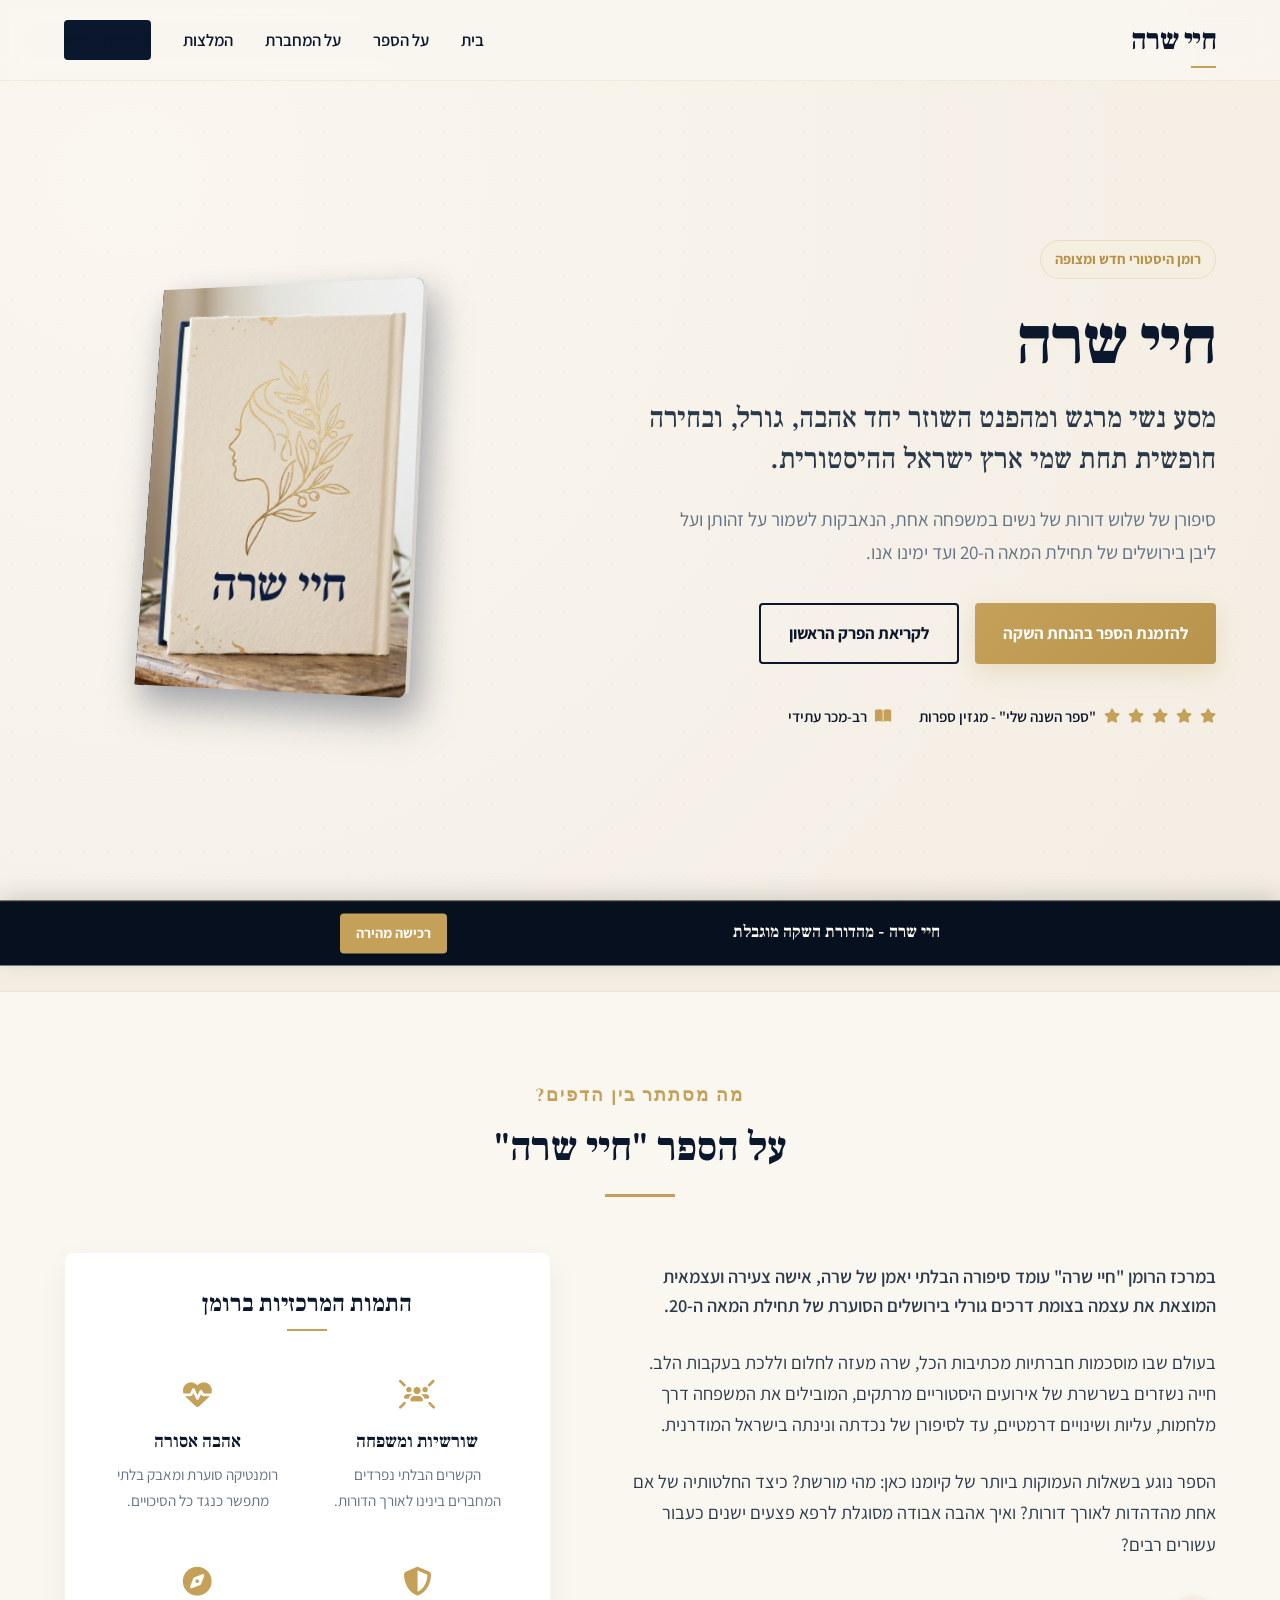
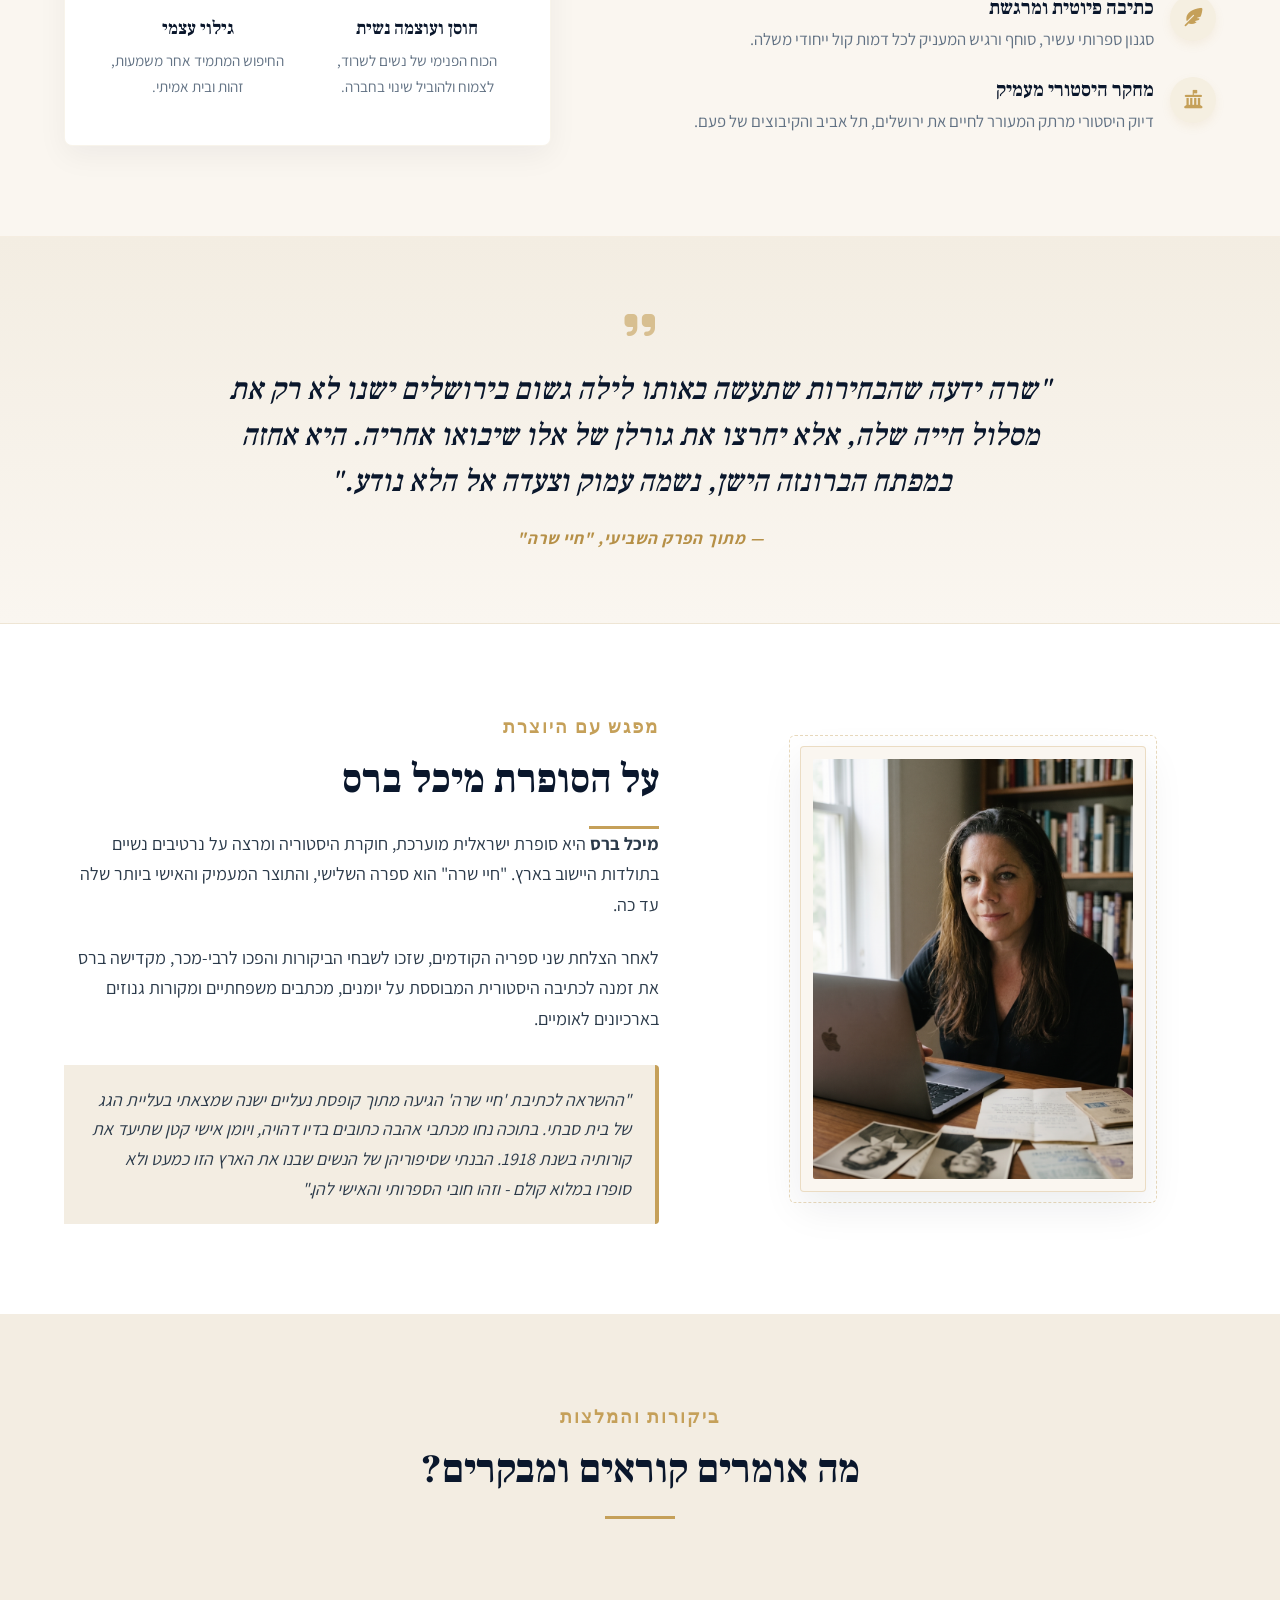
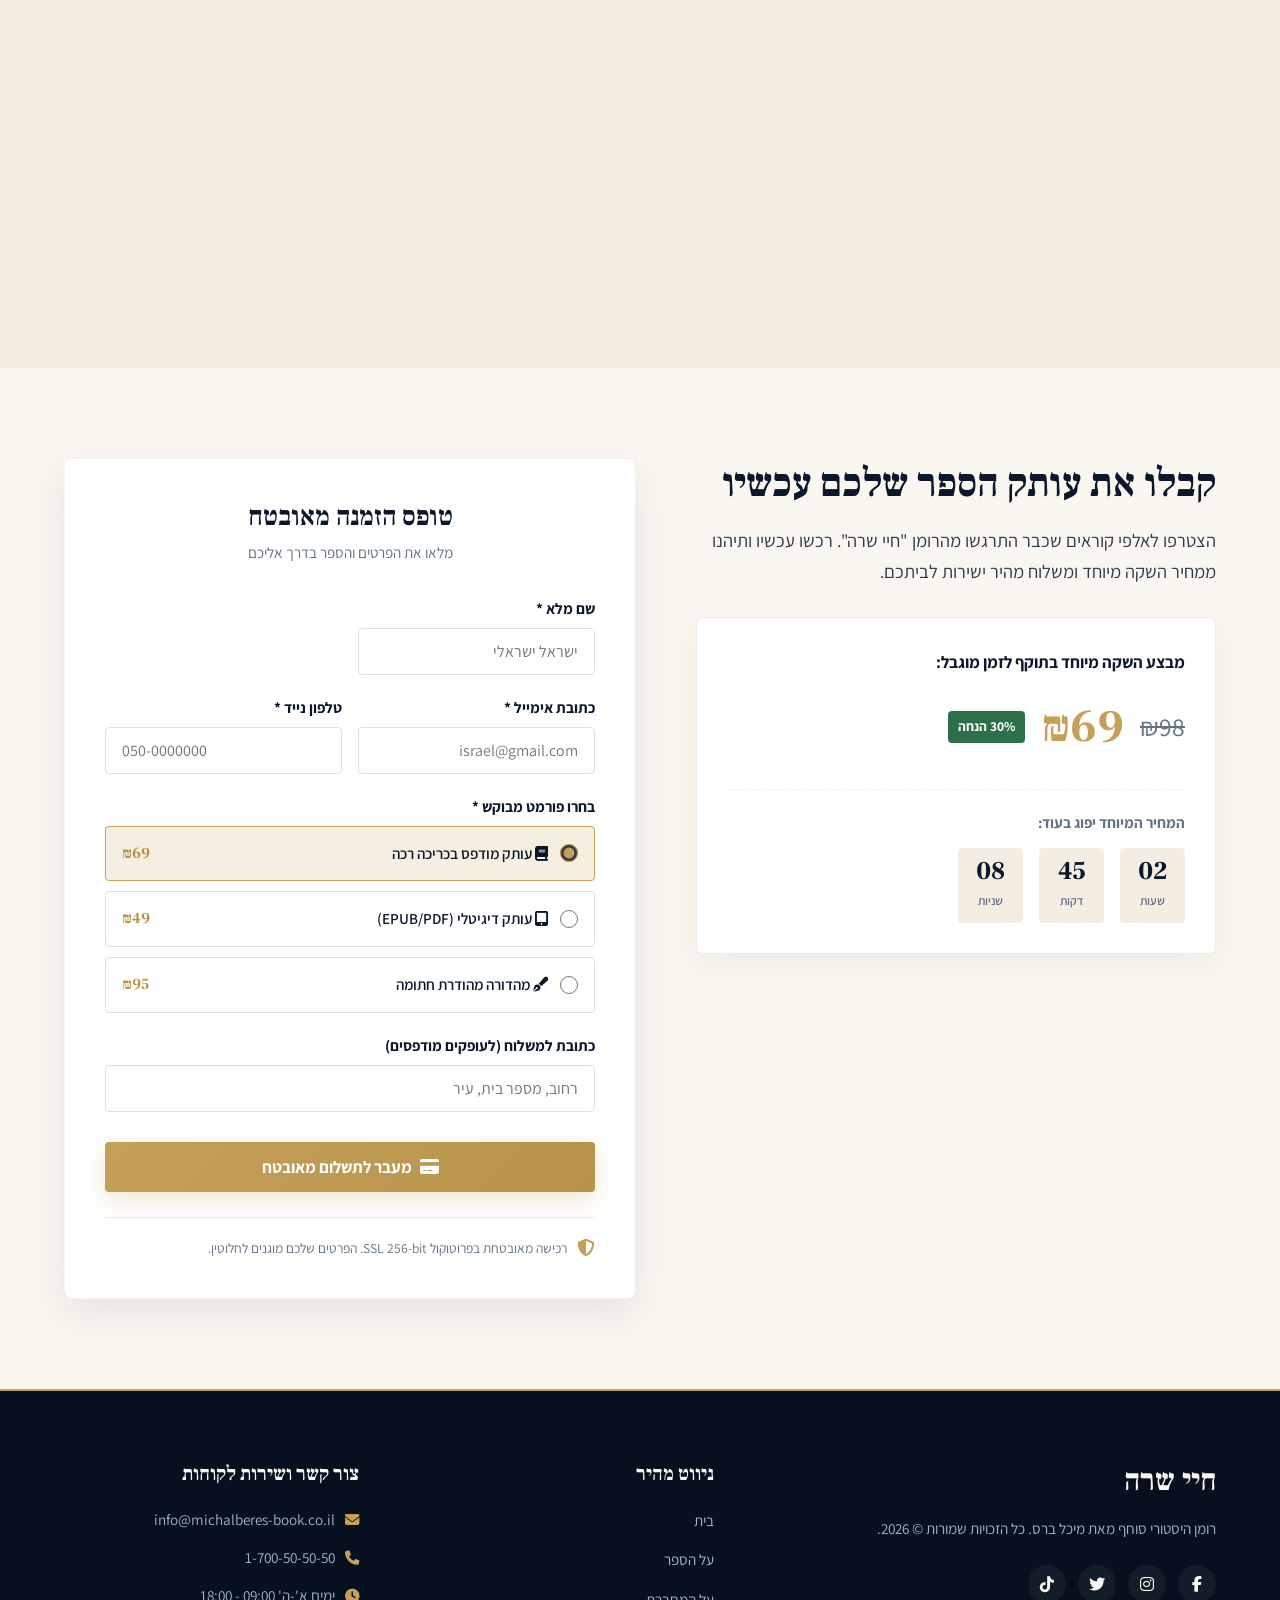
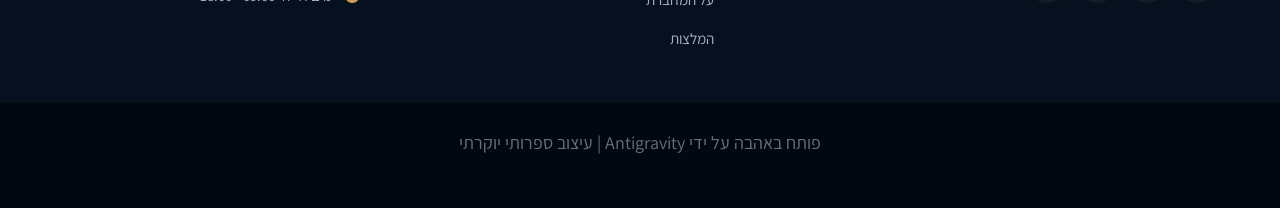
==== index.html @ b220513e "Change author name to מיכל ברס" ====
<!DOCTYPE html>
<html lang="he" dir="rtl">
<head>
    <meta charset="UTF-8">
    <meta name="viewport" content="width=device-width, initial-scale=1.0">
    <meta name="description" content="חיי שרה - רומן היסטורי סוחף ומרגש מאת מיכל ברס. יצירה ספרותית עמוקה על אהבה, בחירה וחוסן נשי השוזרת את סיפורן של שלוש דורות של נשים בארץ ישראל.">
    <title>חיי שרה | רומן היסטורי סוחף מאת מיכל ברס</title>
    <!-- Google Fonts: Frank Ruhl Libre (Serif for headings) and Assistant (Sans-Serif for body) -->
    <link rel="preconnect" href="https://fonts.googleapis.com">
    <link rel="preconnect" href="https://fonts.gstatic.com" crossorigin>
    <link href="https://fonts.googleapis.com/css2?family=Assistant:wght@300;400;600;700&family=Frank+Ruhl+Libre:wght@300;500;700;900&family=Cinzel:wght@500;700&display=swap" rel="stylesheet">
    <!-- Font Awesome Icons -->
    <link rel="stylesheet" href="https://cdnjs.cloudflare.com/ajax/libs/font-awesome/6.4.0/css/all.min.css">
    <!-- Main stylesheet -->
    <link rel="stylesheet" href="styles.css">
</head>
<body>

    <!-- Floating Top Bar for mobile conversions -->
    <div class="floating-bar" id="floatingBar">
        <div class="floating-bar-container">
            <span class="floating-title">חיי שרה - מהדורת השקה מוגבלת</span>
            <a href="#purchase" class="btn btn-sm btn-gold">רכישה מהירה</a>
        </div>
    </div>

    <!-- Navigation Header -->
    <header class="main-header">
        <div class="header-container">
            <div class="logo">
                <span class="logo-text">חיי שרה</span>
            </div>
            
            <nav class="main-nav" id="mainNav">
                <ul>
                    <li><a href="#hero">בית</a></li>
                    <li><a href="#about">על הספר</a></li>
                    <li><a href="#author">על המחברת</a></li>
                    <li><a href="#reviews">המלצות</a></li>
                    <li><a href="#purchase" class="btn btn-nav">להזמנה עכשיו</a></li>
                </ul>
            </nav>

            <button class="nav-toggle" id="navToggle" aria-label="תפריט ניווט">
                <span></span>
                <span></span>
                <span></span>
            </button>
        </div>
    </header>

    <main>
        <!-- Hero Section -->
        <section class="hero-section" id="hero">
            <div class="hero-bg-overlay"></div>
            <div class="container hero-container">
                <div class="hero-content">
                    <span class="hero-badge">רומן היסטורי חדש ומצופה</span>
                    <h1 class="hero-title">חיי שרה</h1>
                    <h2 class="hero-subtitle">מסע נשי מרגש ומהפנט השוזר יחד אהבה, גורל, ובחירה חופשית תחת שמי ארץ ישראל ההיסטורית.</h2>
                    <p class="hero-lead">סיפורן של שלוש דורות של נשים במשפחה אחת, הנאבקות לשמור על זהותן ועל ליבן בירושלים של תחילת המאה ה-20 ועד ימינו אנו.</p>
                    
                    <div class="hero-cta-group">
                        <a href="#purchase" class="btn btn-primary btn-lg">להזמנת הספר בהנחת השקה</a>
                        <a href="#about" class="btn btn-outline btn-lg">לקריאת הפרק הראשון</a>
                    </div>

                    <div class="hero-trust-indicators">
                        <div class="trust-item">
                            <i class="fa-solid fa-star text-gold"></i>
                            <i class="fa-solid fa-star text-gold"></i>
                            <i class="fa-solid fa-star text-gold"></i>
                            <i class="fa-solid fa-star text-gold"></i>
                            <i class="fa-solid fa-star text-gold"></i>
                            <span>"ספר השנה שלי" - מגזין ספרות</span>
                        </div>
                        <div class="trust-item">
                            <i class="fa-solid fa-book-open text-gold"></i>
                            <span>רב-מכר עתידי</span>
                        </div>
                    </div>
                </div>

                <div class="hero-image-wrapper">
                    <!-- Dynamic 3D Book Cover -->
                    <div class="book-container-3d" id="bookContainer">
                        <div class="book-3d">
                            <div class="book-spine"></div>
                            <div class="book-cover">
                                <img src="assets/book_cover.png" alt="חיי שרה - כריכת הספר">
                            </div>
                            <div class="book-shadow"></div>
                        </div>
                    </div>
                </div>
            </div>
        </section>

        <!-- Trust Badges Section -->
        <section class="badges-section">
            <div class="container badges-container">
                <div class="badge-item">
                    <i class="fa-solid fa-truck"></i>
                    <span>משלוח מהיר לכל חלקי הארץ</span>
                </div>
                <div class="badge-item">
                    <i class="fa-solid fa-lock"></i>
                    <span>רכישה מאובטחת SSL</span>
                </div>
                <div class="badge-item">
                    <i class="fa-solid fa-rotate-left"></i>
                    <span>החזר כספי מלא מובטח</span>
                </div>
            </div>
        </section>

        <!-- About Section -->
        <section class="about-section" id="about">
            <div class="container">
                <div class="section-header text-center">
                    <span class="section-subtitle">מה מסתתר בין הדפים?</span>
                    <h2 class="section-title">על הספר "חיי שרה"</h2>
                    <div class="title-divider"></div>
                </div>

                <div class="about-grid">
                    <div class="about-text">
                        <p class="paragraph-lead">במרכז הרומן "חיי שרה" עומד סיפורה הבלתי יאמן של שרה, אישה צעירה ועצמאית המוצאת את עצמה בצומת דרכים גורלי בירושלים הסוערת של תחילת המאה ה-20.</p>
                        <p>בעולם שבו מוסכמות חברתיות מכתיבות הכל, שרה מעזה לחלום וללכת בעקבות הלב. חייה נשזרים בשרשרת של אירועים היסטוריים מרתקים, המובילים את המשפחה דרך מלחמות, עליות ושינויים דרמטיים, עד לסיפורן של נכדתה ונינתה בישראל המודרנית.</p>
                        <p>הספר נוגע בשאלות העמוקות ביותר של קיומנו כאן: מהי מורשת? כיצד החלטותיה של אם אחת מהדהדות לאורך דורות? ואיך אהבה אבודה מסוגלת לרפא פצעים ישנים כעבור עשורים רבים?</p>
                        
                        <div class="features-list">
                            <div class="feature-item">
                                <div class="feature-icon">
                                    <i class="fa-solid fa-feather-pointed"></i>
                                </div>
                                <div class="feature-body">
                                    <h3>כתיבה פיוטית ומרגשת</h3>
                                    <p>סגנון ספרותי עשיר, סוחף ורגיש המעניק לכל דמות קול ייחודי משלה.</p>
                                </div>
                            </div>
                            <div class="feature-item">
                                <div class="feature-icon">
                                    <i class="fa-solid fa-landmark-flag"></i>
                                </div>
                                <div class="feature-body">
                                    <h3>מחקר היסטורי מעמיק</h3>
                                    <p>דיוק היסטורי מרתק המעורר לחיים את ירושלים, תל אביב והקיבוצים של פעם.</p>
                                </div>
                            </div>
                        </div>
                    </div>

                    <div class="about-visual">
                        <div class="themes-card">
                            <h3 class="themes-title">התמות המרכזיות ברומן</h3>
                            <div class="themes-grid">
                                <div class="theme-box">
                                    <div class="theme-icon"><i class="fa-solid fa-users-rays"></i></div>
                                    <h4>שורשיות ומשפחה</h4>
                                    <p>הקשרים הבלתי נפרדים המחברים בינינו לאורך הדורות.</p>
                                </div>
                                <div class="theme-box">
                                    <div class="theme-icon"><i class="fa-solid fa-heart-pulse"></i></div>
                                    <h4>אהבה אסורה</h4>
                                    <p>רומנטיקה סוערת ומאבק בלתי מתפשר כנגד כל הסיכויים.</p>
                                </div>
                                <div class="theme-box">
                                    <div class="theme-icon"><i class="fa-solid fa-shield-halved"></i></div>
                                    <h4>חוסן ועוצמה נשית</h4>
                                    <p>הכוח הפנימי של נשים לשרוד, לצמוח ולהוביל שינוי בחברה.</p>
                                </div>
                                <div class="theme-box">
                                    <div class="theme-icon"><i class="fa-solid fa-compass"></i></div>
                                    <h4>גילוי עצמי</h4>
                                    <p>החיפוש המתמיד אחר משמעות, זהות ובית אמיתי.</p>
                                </div>
                            </div>
                        </div>
                    </div>
                </div>
            </div>
        </section>

        <!-- Quote Callout Section -->
        <section class="quote-callout">
            <div class="container text-center">
                <i class="fa-solid fa-quote-right quote-icon"></i>
                <blockquote>
                    "שרה ידעה שהבחירות שתעשה באותו לילה גשום בירושלים ישנו לא רק את מסלול חייה שלה, אלא יחרצו את גורלן של אלו שיבואו אחריה. היא אחזה במפתח הברונזה הישן, נשמה עמוק וצעדה אל הלא נודע."
                </blockquote>
                <cite>— מתוך הפרק השביעי, "חיי שרה"</cite>
            </div>
        </section>

        <!-- Author Bio Section -->
        <section class="author-section" id="author">
            <div class="container">
                <div class="author-grid">
                    <div class="author-image-wrapper">
                        <div class="author-frame">
                            <img src="assets/author.png" alt="מיכל ברס - סופרת">
                        </div>
                    </div>
                    
                    <div class="author-content">
                        <span class="section-subtitle">מפגש עם היוצרת</span>
                        <h2 class="section-title">על הסופרת מיכל ברס</h2>
                        <div class="title-divider align-right"></div>
                        
                        <p><strong>מיכל ברס</strong> היא סופרת ישראלית מוערכת, חוקרת היסטוריה ומרצה על נרטיבים נשיים בתולדות היישוב בארץ. "חיי שרה" הוא ספרה השלישי, והתוצר המעמיק והאישי ביותר שלה עד כה.</p>
                        
                        <p>לאחר הצלחת שני ספריה הקודמים, שזכו לשבחי הביקורות והפכו לרבי-מכר, מקדישה ברס את זמנה לכתיבה היסטורית המבוססת על יומנים, מכתבים משפחתיים ומקורות גנוזים בארכיונים לאומיים.</p>
                        
                        <blockquote class="author-quote">
                            "ההשראה לכתיבת 'חיי שרה' הגיעה מתוך קופסת נעליים ישנה שמצאתי בעליית הגג של בית סבתי. בתוכה נחו מכתבי אהבה כתובים בדיו דהויה, ויומן אישי קטן שתיעד את קורותיה בשנת 1918. הבנתי שסיפוריהן של הנשים שבנו את הארץ הזו כמעט ולא סופרו במלוא קולם - וזהו חובי הספרותי והאישי להן."
                        </blockquote>
                    </div>
                </div>
            </div>
        </section>

        <!-- Testimonials Section -->
        <section class="reviews-section" id="reviews">
            <div class="container">
                <div class="section-header text-center">
                    <span class="section-subtitle">ביקורות והמלצות</span>
                    <h2 class="section-title">מה אומרים קוראים ומבקרים?</h2>
                    <div class="title-divider"></div>
                </div>

                <div class="reviews-grid">
                    <!-- Review 1 -->
                    <div class="review-card">
                        <div class="review-stars">
                            <i class="fa-solid fa-star"></i>
                            <i class="fa-solid fa-star"></i>
                            <i class="fa-solid fa-star"></i>
                            <i class="fa-solid fa-star"></i>
                            <i class="fa-solid fa-star"></i>
                        </div>
                        <p class="review-text">"ספר עוצר נשימה. לא יכולתי להניח אותו מהיד מהעמוד הראשון ועד האחרון. ברס כותבת ברגישות היסטורית נדירה ובשפה שהיא שירה צרופה. מומלץ בחום!"</p>
                        <div class="review-author">
                            <div class="author-avatar"><i class="fa-solid fa-user-pen"></i></div>
                            <div class="author-info">
                                <h4>מיכל רז</h4>
                                <span>מבקרת ספרות, "ספרים ועוד"</span>
                            </div>
                        </div>
                    </div>

                    <!-- Review 2 -->
                    <div class="review-card featured">
                        <div class="featured-badge">הבחירה המומלצת</div>
                        <div class="review-stars">
                            <i class="fa-solid fa-star"></i>
                            <i class="fa-solid fa-star"></i>
                            <i class="fa-solid fa-star"></i>
                            <i class="fa-solid fa-star"></i>
                            <i class="fa-solid fa-star"></i>
                        </div>
                        <p class="review-text">"יצירת מופת ישראלית. הדמויות מעוררות השראה, השפה עשירה ופיוטית, והרגש גואה בכל פרק מחדש. זהו סיפור חובה בכל בית ישראלי המבקש להבין את שורשיו הפנימיים."</p>
                        <div class="review-author">
                            <div class="author-avatar"><i class="fa-solid fa-user-tie"></i></div>
                            <div class="author-info">
                                <h4>פרופ' דוד לוי</h4>
                                <span>חוקר ספרות עברית, אוניברסיטת תל אביב</span>
                            </div>
                        </div>
                    </div>

                    <!-- Review 3 -->
                    <div class="review-card">
                        <div class="review-stars">
                            <i class="fa-solid fa-star"></i>
                            <i class="fa-solid fa-star"></i>
                            <i class="fa-solid fa-star"></i>
                            <i class="fa-solid fa-star"></i>
                            <i class="fa-solid fa-star"></i>
                        </div>
                        <p class="review-text">"כתיבה מהפנטת שחודרת עמוק ללב. מצאתי את עצמי בוכה וצוחקת יחד עם הדמויות. ספר היסטורי נשי שמעניק כוח אדיר והשראה. הספר הטוב ביותר שקראתי השנה."</p>
                        <div class="review-author">
                            <div class="author-avatar"><i class="fa-solid fa-user"></i></div>
                            <div class="author-info">
                                <h4>גלית אשכנזי</h4>
                                <span>מובילת מועדון הקריאה "דפים וקפה"</span>
                            </div>
                        </div>
                    </div>
                </div>
            </div>
        </section>

        <!-- Final CTA & Purchase Section -->
        <section class="purchase-section" id="purchase">
            <div class="container purchase-container">
                <div class="purchase-info">
                    <h2 class="purchase-title">קבלו את עותק הספר שלכם עכשיו</h2>
                    <p class="purchase-subtitle">הצטרפו לאלפי קוראים שכבר התרגשו מהרומן "חיי שרה". רכשו עכשיו ותיהנו ממחיר השקה מיוחד ומשלוח מהיר ישירות לביתכם.</p>
                    
                    <div class="promo-box">
                        <div class="promo-header">מבצע השקה מיוחד בתוקף לזמן מוגבל:</div>
                        <div class="promo-price">
                            <span class="old-price">₪98</span>
                            <span class="new-price text-gold">₪69</span>
                            <span class="discount-badge">30% הנחה</span>
                        </div>
                        
                        <!-- Countdown timer to drive urgency and conversions -->
                        <div class="countdown-wrapper">
                            <div class="countdown-title">המחיר המיוחד יפוג בעוד:</div>
                            <div class="countdown" id="countdown">
                                <div class="countdown-item">
                                    <span id="hours">02</span>
                                    <label>שעות</label>
                                </div>
                                <div class="countdown-item">
                                    <span id="minutes">45</span>
                                    <label>דקות</label>
                                </div>
                                <div class="countdown-item">
                                    <span id="seconds">12</span>
                                    <label>שניות</label>
                                </div>
                            </div>
                        </div>
                    </div>
                </div>

                <div class="purchase-card">
                    <h3>טופס הזמנה מאובטח</h3>
                    <p class="form-lead">מלאו את הפרטים והספר בדרך אליכם</p>
                    
                    <form id="orderForm" class="order-form">
                        <div class="form-group-row">
                            <div class="form-group">
                                <label for="fullName">שם מלא *</label>
                                <input type="text" id="fullName" required placeholder="ישראל ישראלי">
                            </div>
                        </div>
                        
                        <div class="form-group-row">
                            <div class="form-group">
                                <label for="email">כתובת אימייל *</label>
                                <input type="email" id="email" required placeholder="israel@gmail.com">
                            </div>
                            <div class="form-group">
                                <label for="phone">טלפון נייד *</label>
                                <input type="tel" id="phone" required placeholder="050-0000000">
                            </div>
                        </div>

                        <div class="form-group">
                            <label>בחרו פורמט מבוקש *</label>
                            <div class="format-options">
                                <label class="format-option active">
                                    <input type="radio" name="bookFormat" value="printed" checked>
                                    <span class="option-content">
                                        <span class="option-title"><i class="fa-solid fa-book"></i> עותק מודפס בכריכה רכה</span>
                                        <span class="option-price">₪69</span>
                                    </span>
                                </label>
                                <label class="format-option">
                                    <input type="radio" name="bookFormat" value="digital">
                                    <span class="option-content">
                                        <span class="option-title"><i class="fa-solid fa-tablet-screen-button"></i> עותק דיגיטלי (EPUB/PDF)</span>
                                        <span class="option-price">₪49</span>
                                    </span>
                                </label>
                                <label class="format-option">
                                    <input type="radio" name="bookFormat" value="collector">
                                    <span class="option-content">
                                        <span class="option-title"><i class="fa-solid fa-pen-fancy"></i> מהדורה מהודרת חתומה</span>
                                        <span class="option-price">₪95</span>
                                    </span>
                                </label>
                            </div>
                        </div>

                        <div class="form-group">
                            <label for="address">כתובת למשלוח (לעופקים מודפסים)</label>
                            <input type="text" id="address" placeholder="רחוב, מספר בית, עיר">
                        </div>

                        <button type="submit" class="btn btn-primary btn-block btn-submit">
                            <i class="fa-solid fa-credit-card"></i>
                            <span>מעבר לתשלום מאובטח</span>
                        </button>
                    </form>
                    
                    <div class="payment-guarantee">
                        <i class="fa-solid fa-shield-halved text-gold"></i>
                        <span>רכישה מאובטחת בפרוטוקול SSL 256-bit. הפרטים שלכם מוגנים לחלוטין.</span>
                    </div>
                </div>
            </div>
        </section>
    </main>

    <!-- Footer -->
    <footer class="main-footer">
        <div class="container footer-container">
            <div class="footer-brand">
                <h2>חיי שרה</h2>
                <p>רומן היסטורי סוחף מאת מיכל ברס. כל הזכויות שמורות © 2026.</p>
                <div class="social-links">
                    <a href="#" aria-label="פייסבוק"><i class="fa-brands fa-facebook-f"></i></a>
                    <a href="#" aria-label="אינסטגרם"><i class="fa-brands fa-instagram"></i></a>
                    <a href="#" aria-label="טוויטר"><i class="fa-brands fa-twitter"></i></a>
                    <a href="#" aria-label="בוקטיקוק"><i class="fa-brands fa-tiktok"></i></a>
                </div>
            </div>

            <div class="footer-links">
                <h3>ניווט מהיר</h3>
                <ul>
                    <li><a href="#hero">בית</a></li>
                    <li><a href="#about">על הספר</a></li>
                    <li><a href="#author">על המחברת</a></li>
                    <li><a href="#reviews">המלצות</a></li>
                </ul>
            </div>

            <div class="footer-contact">
                <h3>צור קשר ושירות לקוחות</h3>
                <p><i class="fa-solid fa-envelope text-gold"></i> info@michalberes-book.co.il</p>
                <p><i class="fa-solid fa-phone text-gold"></i> 1-700-50-50-50</p>
                <p><i class="fa-solid fa-clock text-gold"></i> ימים א'-ה' 09:00 - 18:00</p>
            </div>
        </div>
        <div class="footer-bottom">
            <p>פותח באהבה על ידי Antigravity | עיצוב ספרותי יוקרתי</p>
        </div>
    </footer>

    <!-- Success Modal -->
    <div class="modal" id="successModal">
        <div class="modal-content">
            <button class="modal-close" id="modalClose">&times;</button>
            <div class="modal-icon"><i class="fa-solid fa-circle-check"></i></div>
            <h2>תודה רבה על הזמנתך!</h2>
            <p>ההזמנה לספר <strong>"חיי שרה"</strong> התקבלה בהצלחה במערכת.</p>
            <p>אישור הזמנה נשלח לכתובת האימייל שציינת. אנו מכינים את המשלוח ונודיע לך ברגע שהוא ייצא לדרך!</p>
            <button class="btn btn-primary" id="modalCloseBtn">סגור</button>
        </div>
    </div>

    <!-- Script file -->
    <script src="script.js"></script>
</body>
</html>
---- styles.css ----
/* ==========================================================================
   Design System Variables & Base Settings
   ========================================================================== */
:root {
    --bg-cream: #faf6f0;
    --bg-cream-dark: #f3ede2;
    --bg-white: #ffffff;
    --text-primary: #0a172c; /* Deep luxury navy */
    --text-secondary: #2b3a4a; /* Medium charcoal navy */
    --text-muted: #627284;
    --color-gold: #c5a059; /* Sophisticated gold */
    --color-gold-hover: #b69047;
    --color-gold-light: #f5efe1;
    --color-navy-dark: #06101e;
    --color-navy-light: #162a45;
    
    --shadow-soft: 0 10px 30px rgba(10, 23, 44, 0.05);
    --shadow-medium: 0 15px 40px rgba(10, 23, 44, 0.08);
    --shadow-gold: 0 8px 25px rgba(197, 160, 89, 0.25);
    
    --font-heading: 'Frank Ruhl Libre', serif;
    --font-body: 'Assistant', sans-serif;
    --font-english: 'Cinzel', serif;
    
    --transition-smooth: all 0.4s cubic-bezier(0.165, 0.84, 0.44, 1);
    --transition-quick: all 0.2s ease-in-out;
}

/* Base Resets */
*, *::before, *::after {
    box-sizing: border-box;
    margin: 0;
    padding: 0;
}

html {
    scroll-behavior: smooth;
    font-size: 16px;
    -webkit-font-smoothing: antialiased;
}

body {
    background-color: var(--bg-cream);
    color: var(--text-secondary);
    font-family: var(--font-body);
    line-height: 1.7;
    overflow-x: hidden;
    text-align: right; /* RTL default */
}

/* Typography Selection */
h1, h2, h3, h4, h5, h6 {
    font-family: var(--font-heading);
    color: var(--text-primary);
    font-weight: 700;
    line-height: 1.3;
}

p {
    font-size: 1.125rem;
    margin-bottom: 1.5rem;
}

a {
    color: inherit;
    text-decoration: none;
    transition: var(--transition-quick);
}

img {
    max-width: 100%;
    height: auto;
    display: block;
}

.container {
    width: 100%;
    max-width: 1200px;
    margin: 0 auto;
    padding: 0 24px;
}

/* ==========================================================================
   Reusable UI Components
   ========================================================================== */
.btn {
    display: inline-flex;
    align-items: center;
    justify-content: center;
    gap: 8px;
    font-family: var(--font-body);
    font-weight: 700;
    font-size: 1.05rem;
    padding: 14px 28px;
    border-radius: 4px;
    cursor: pointer;
    transition: var(--transition-smooth);
    border: none;
}

.btn-primary {
    background: linear-gradient(135deg, var(--color-gold) 0%, #b8934b 100%);
    color: var(--bg-white);
    box-shadow: var(--shadow-gold);
}

.btn-primary:hover {
    transform: translateY(-2px);
    box-shadow: 0 12px 30px rgba(197, 160, 89, 0.35);
    background: linear-gradient(135deg, #ccaa62 0%, #a6813a 100%);
}

.btn-outline {
    background: transparent;
    color: var(--text-primary);
    border: 2px solid var(--text-primary);
}

.btn-outline:hover {
    background-color: var(--text-primary);
    color: var(--bg-cream);
    transform: translateY(-2px);
}

.btn-nav {
    background-color: var(--text-primary);
    color: var(--bg-cream);
    font-size: 0.95rem;
    padding: 8px 18px;
}

.btn-nav:hover {
    background-color: var(--color-gold);
    color: var(--bg-white);
    transform: scale(1.03);
}

.btn-sm {
    padding: 8px 16px;
    font-size: 0.9rem;
}

.btn-gold {
    background-color: var(--color-gold);
    color: var(--bg-white);
}

.btn-gold:hover {
    background-color: var(--color-gold-hover);
}

.btn-block {
    width: 100%;
}

.text-gold {
    color: var(--color-gold);
}

.text-center {
    text-align: center;
}

/* Sections Styling */
section {
    padding: 90px 0;
    position: relative;
}

.section-header {
    margin-bottom: 55px;
}

.section-subtitle {
    font-family: var(--font-english);
    font-size: 1.1rem;
    text-transform: uppercase;
    letter-spacing: 2px;
    color: var(--color-gold);
    display: block;
    margin-bottom: 10px;
    font-weight: 700;
}

.section-title {
    font-size: 2.5rem;
    font-weight: 800;
}

.title-divider {
    width: 70px;
    height: 3px;
    background-color: var(--color-gold);
    margin: 20px auto 0 auto;
}

.title-divider.align-right {
    margin-right: 0;
    margin-left: auto;
}

.paragraph-lead {
    font-size: 1.3rem;
    font-weight: 600;
    color: var(--text-primary);
    line-height: 1.6;
}

/* ==========================================================================
   Header and Navigation
   ========================================================================== */
.main-header {
    position: fixed;
    top: 0;
    left: 0;
    width: 100%;
    z-index: 100;
    background-color: rgba(250, 246, 240, 0.85);
    backdrop-filter: blur(15px);
    -webkit-backdrop-filter: blur(15px);
    border-bottom: 1px solid rgba(197, 160, 89, 0.15);
    transition: var(--transition-smooth);
}

.main-header.scrolled {
    padding: 8px 0;
    background-color: rgba(250, 246, 240, 0.98);
    box-shadow: var(--shadow-soft);
}

.header-container {
    display: flex;
    justify-content: space-between;
    align-items: center;
    height: 80px;
    max-width: 1200px;
    margin: 0 auto;
    padding: 0 24px;
}

.logo {
    display: flex;
    align-items: center;
}

.logo-text {
    font-family: var(--font-heading);
    font-size: 1.8rem;
    font-weight: 900;
    color: var(--text-primary);
    position: relative;
    letter-spacing: -0.5px;
}

.logo-text::after {
    content: '';
    position: absolute;
    bottom: -4px;
    right: 0;
    width: 25px;
    height: 2px;
    background-color: var(--color-gold);
}

.main-nav ul {
    display: flex;
    list-style: none;
    align-items: center;
    gap: 32px;
}

.main-nav a {
    font-family: var(--font-body);
    font-weight: 600;
    font-size: 1.05rem;
    color: var(--text-primary);
    position: relative;
    padding: 6px 0;
}

.main-nav a:not(.btn)::after {
    content: '';
    position: absolute;
    bottom: 0;
    right: 0;
    width: 0;
    height: 2px;
    background-color: var(--color-gold);
    transition: var(--transition-quick);
}

.main-nav a:not(.btn):hover::after {
    width: 100%;
}

.main-nav a:not(.btn):hover {
    color: var(--color-gold);
}

/* Nav Toggle for mobile */
.nav-toggle {
    display: none;
    background: transparent;
    border: none;
    cursor: pointer;
    flex-direction: column;
    gap: 6px;
    width: 30px;
    height: 24px;
    justify-content: center;
    z-index: 101;
}

.nav-toggle span {
    width: 100%;
    height: 2px;
    background-color: var(--text-primary);
    transition: var(--transition-quick);
}

.nav-toggle.active span:nth-child(1) {
    transform: rotate(45deg) translate(6px, 6px);
}

.nav-toggle.active span:nth-child(2) {
    opacity: 0;
}

.nav-toggle.active span:nth-child(3) {
    transform: rotate(-45deg) translate(5px, -5px);
}

/* Floating conversion bar for mobile */
.floating-bar {
    position: fixed;
    bottom: 0;
    left: 0;
    width: 100%;
    background-color: var(--color-navy-dark);
    color: var(--bg-cream);
    z-index: 99;
    padding: 12px 20px;
    box-shadow: 0 -5px 25px rgba(0, 0, 0, 0.15);
    transform: translateY(100%);
    transition: var(--transition-smooth);
    border-top: 1px solid rgba(197, 160, 89, 0.3);
}

.floating-bar.visible {
    transform: translateY(0);
}

.floating-bar-container {
    display: flex;
    justify-content: space-between;
    align-items: center;
    max-width: 600px;
    margin: 0 auto;
}

.floating-title {
    font-family: var(--font-heading);
    font-weight: 700;
    font-size: 1.05rem;
}

/* ==========================================================================
   Hero Section
   ========================================================================== */
.hero-section {
    min-height: 100vh;
    padding-top: 140px;
    padding-bottom: 70px;
    display: flex;
    align-items: center;
    background: radial-gradient(circle at 10% 20%, rgba(250, 246, 240, 0.85) 0%, rgba(243, 237, 226, 0.95) 100%);
}

.hero-bg-overlay {
    position: absolute;
    top: 0;
    left: 0;
    width: 100%;
    height: 100%;
    background-image: radial-gradient(rgba(197, 160, 89, 0.04) 1px, transparent 0);
    background-size: 24px 24px;
    pointer-events: none;
}

.hero-container {
    display: grid;
    grid-template-columns: 1.2fr 0.8fr;
    gap: 60px;
    align-items: center;
}

.hero-content {
    position: relative;
    z-index: 2;
}

.hero-badge {
    display: inline-block;
    padding: 6px 14px;
    background-color: var(--color-gold-light);
    color: var(--color-gold-hover);
    font-family: var(--font-body);
    font-weight: 700;
    font-size: 0.9rem;
    border-radius: 50px;
    margin-bottom: 20px;
    border: 1px solid rgba(197, 160, 89, 0.2);
}

.hero-title {
    font-size: 4.2rem;
    font-weight: 900;
    letter-spacing: -1px;
    margin-bottom: 12px;
    color: var(--text-primary);
    text-shadow: 0 2px 10px rgba(10, 23, 44, 0.02);
}

.hero-subtitle {
    font-size: 1.8rem;
    font-weight: 500;
    color: var(--text-secondary);
    margin-bottom: 24px;
    line-height: 1.4;
    max-width: 90%;
}

.hero-lead {
    font-size: 1.2rem;
    color: var(--text-muted);
    margin-bottom: 35px;
    max-width: 85%;
}

.hero-cta-group {
    display: flex;
    gap: 16px;
    margin-bottom: 40px;
}

.hero-trust-indicators {
    display: flex;
    gap: 28px;
    flex-wrap: wrap;
}

.trust-item {
    display: flex;
    align-items: center;
    gap: 8px;
    font-size: 0.95rem;
    font-weight: 600;
    color: var(--text-primary);
}

.trust-item i {
    font-size: 0.9rem;
}

/* Interactive 3D Book Mockup Styling */
.hero-image-wrapper {
    display: flex;
    justify-content: center;
    align-items: center;
    position: relative;
    z-index: 2;
}

.book-container-3d {
    width: 280px;
    height: 410px;
    perspective: 1500px;
}

.book-3d {
    width: 100%;
    height: 100%;
    position: relative;
    transform-style: preserve-3d;
    transform: rotateY(-20deg) rotateX(10deg);
    transition: transform 0.5s cubic-bezier(0.165, 0.84, 0.44, 1);
    cursor: grab;
}

.book-3d:active {
    cursor: grabbing;
}

/* 3D Sides */
.book-cover {
    width: 100%;
    height: 100%;
    position: absolute;
    top: 0;
    left: 0;
    z-index: 5;
    background-color: var(--text-primary);
    border-radius: 2px 8px 8px 2px;
    box-shadow: 10px 10px 30px rgba(10, 23, 44, 0.15);
    overflow: hidden;
    transform: translateZ(12px);
    transition: var(--transition-quick);
}

.book-cover img {
    width: 100%;
    height: 100%;
    object-fit: cover;
}

.book-spine {
    width: 24px;
    height: 100%;
    position: absolute;
    top: 0;
    left: 0;
    background: linear-gradient(90deg, #050b14 0%, var(--text-primary) 50%, #162438 100%);
    transform: rotateY(90deg) translateZ(-12px);
    z-index: 4;
    border-radius: 2px;
    display: flex;
    align-items: center;
    justify-content: center;
}

/* Spine text styling */
.book-spine::after {
    content: 'חיי שרה  |  מיכל ברס';
    color: var(--color-gold);
    font-family: var(--font-heading);
    font-weight: 500;
    font-size: 0.75rem;
    white-space: nowrap;
    transform: rotate(-90deg);
    letter-spacing: 1px;
}

.book-shadow {
    width: 105%;
    height: 102%;
    position: absolute;
    top: 3%;
    left: -4%;
    background-color: rgba(10, 23, 44, 0.25);
    filter: blur(20px);
    transform: translateZ(-25px);
    z-index: 1;
    border-radius: 10px;
    pointer-events: none;
    transition: var(--transition-smooth);
}

/* Simulated book pages on the right edge */
.book-3d::before {
    content: '';
    width: 100%;
    height: 98%;
    position: absolute;
    top: 1%;
    left: 2px;
    background-color: #eee9e0;
    box-shadow: inset 5px 0 10px rgba(0, 0, 0, 0.08);
    transform: translateZ(-10px) rotateY(-5deg);
    z-index: 2;
    border-radius: 0 4px 4px 0;
}

/* Hover rotation animation done in JS, fallback hover here */
.book-container-3d:hover .book-3d {
    transform: rotateY(-5deg) rotateX(5deg) scale(1.02);
}

.book-container-3d:hover .book-shadow {
    box-shadow: 15px 20px 40px rgba(10, 23, 44, 0.35);
    top: 5%;
}

/* ==========================================================================
   Badges / Features Section
   ========================================================================== */
.badges-section {
    background-color: var(--bg-cream-dark);
    padding: 30px 0;
    border-top: 1px solid rgba(197, 160, 89, 0.1);
    border-bottom: 1px solid rgba(197, 160, 89, 0.1);
}

.badges-container {
    display: flex;
    justify-content: space-around;
    align-items: center;
    flex-wrap: wrap;
    gap: 30px;
}

.badge-item {
    display: flex;
    align-items: center;
    gap: 12px;
    font-size: 1.1rem;
    font-weight: 700;
    color: var(--text-primary);
}

.badge-item i {
    font-size: 1.4rem;
    color: var(--color-gold);
}

/* ==========================================================================
   About Book Section
   ========================================================================== */
.about-section {
    background-color: var(--bg-cream);
}

.about-grid {
    display: grid;
    grid-template-columns: 1.1fr 0.9fr;
    gap: 70px;
    align-items: center;
}

.about-text p {
    color: var(--text-secondary);
    font-size: 1.15rem;
    margin-bottom: 1.6rem;
}

.features-list {
    margin-top: 35px;
    display: flex;
    flex-direction: column;
    gap: 24px;
}

.feature-item {
    display: flex;
    gap: 16px;
}

.feature-icon {
    flex-shrink: 0;
    width: 46px;
    height: 46px;
    background-color: var(--color-gold-light);
    color: var(--color-gold);
    border-radius: 50%;
    display: flex;
    align-items: center;
    justify-content: center;
    font-size: 1.15rem;
    box-shadow: 0 4px 10px rgba(197, 160, 89, 0.1);
}

.feature-body h3 {
    font-size: 1.25rem;
    margin-bottom: 4px;
    font-weight: 700;
}

.feature-body p {
    font-size: 1.05rem;
    color: var(--text-muted);
    margin: 0;
}

.themes-card {
    background-color: var(--bg-white);
    border-radius: 8px;
    padding: 35px;
    box-shadow: var(--shadow-soft);
    border: 1px solid rgba(197, 160, 89, 0.12);
}

.themes-title {
    font-size: 1.5rem;
    text-align: center;
    margin-bottom: 30px;
    font-weight: 700;
    position: relative;
    padding-bottom: 12px;
}

.themes-title::after {
    content: '';
    position: absolute;
    bottom: 0;
    left: 50%;
    transform: translateX(-50%);
    width: 40px;
    height: 2px;
    background-color: var(--color-gold);
}

.themes-grid {
    display: grid;
    grid-template-columns: 1fr 1fr;
    gap: 24px;
}

.theme-box {
    text-align: center;
    padding: 10px;
}

.theme-icon {
    font-size: 1.8rem;
    color: var(--color-gold);
    margin-bottom: 10px;
}

.theme-box h4 {
    font-size: 1.15rem;
    margin-bottom: 8px;
    font-weight: 700;
}

.theme-box p {
    font-size: 0.95rem;
    color: var(--text-muted);
    margin: 0;
}

/* ==========================================================================
   Quote Callout
   ========================================================================== */
.quote-callout {
    background: linear-gradient(180deg, var(--bg-cream-dark) 0%, var(--bg-cream) 100%);
    padding: 70px 0;
    border-top: 1px solid rgba(197, 160, 89, 0.1);
    border-bottom: 1px solid rgba(197, 160, 89, 0.1);
}

.quote-icon {
    font-size: 2.2rem;
    color: var(--color-gold);
    margin-bottom: 25px;
    opacity: 0.6;
}

.quote-callout blockquote {
    font-family: var(--font-heading);
    font-size: 1.9rem;
    font-weight: 500;
    font-style: italic;
    color: var(--text-primary);
    max-width: 850px;
    margin: 0 auto 20px auto;
    line-height: 1.5;
}

.quote-callout cite {
    font-family: var(--font-body);
    font-weight: 700;
    font-size: 1.05rem;
    color: var(--color-gold-hover);
    display: block;
    letter-spacing: 1px;
}

/* ==========================================================================
   Author Bio Section
   ========================================================================== */
.author-section {
    background-color: var(--bg-white);
}

.author-grid {
    display: grid;
    grid-template-columns: 0.9fr 1.1fr;
    gap: 70px;
    align-items: center;
}

.author-image-wrapper {
    display: flex;
    justify-content: center;
}

.author-frame {
    position: relative;
    padding: 12px;
    background-color: var(--bg-cream);
    border: 1px solid rgba(197, 160, 89, 0.3);
    box-shadow: var(--shadow-medium);
    border-radius: 4px;
}

.author-frame img {
    border-radius: 2px;
    width: 320px;
    height: 420px;
    object-fit: cover;
}

.author-frame::before {
    content: '';
    position: absolute;
    top: -12px;
    left: -12px;
    right: -12px;
    bottom: -12px;
    border: 1px dashed rgba(197, 160, 89, 0.4);
    pointer-events: none;
    border-radius: 6px;
}

.author-content p {
    color: var(--text-secondary);
    margin-bottom: 1.4rem;
}

.author-quote {
    margin-top: 30px;
    padding: 20px 24px;
    border-right: 4px solid var(--color-gold);
    background-color: var(--bg-cream-dark);
    font-style: italic;
    font-size: 1.1rem;
    border-radius: 0 4px 4px 0;
}

/* ==========================================================================
   Testimonials / Reviews Section
   ========================================================================== */
.reviews-section {
    background-color: var(--bg-cream-dark);
}

.reviews-grid {
    display: grid;
    grid-template-columns: repeat(3, 1fr);
    gap: 30px;
}

.review-card {
    background-color: var(--bg-white);
    border-radius: 6px;
    padding: 35px;
    box-shadow: var(--shadow-soft);
    border: 1px solid rgba(10, 23, 44, 0.04);
    display: flex;
    flex-direction: column;
    justify-content: space-between;
    position: relative;
    transition: var(--transition-smooth);
}

.review-card:hover {
    transform: translateY(-5px);
    box-shadow: var(--shadow-medium);
}

.review-card.featured {
    border: 2px solid var(--color-gold);
    transform: scale(1.04);
    z-index: 2;
    box-shadow: var(--shadow-medium);
}

.review-card.featured:hover {
    transform: translateY(-5px) scale(1.04);
}

.featured-badge {
    position: absolute;
    top: -14px;
    right: 50%;
    transform: translateX(50%);
    background-color: var(--color-gold);
    color: var(--bg-white);
    padding: 4px 14px;
    font-size: 0.8rem;
    font-weight: 700;
    border-radius: 50px;
    text-transform: uppercase;
}

.review-stars {
    margin-bottom: 20px;
}

.review-stars i {
    color: var(--color-gold);
    font-size: 0.95rem;
}

.review-text {
    font-size: 1.05rem;
    color: var(--text-secondary);
    line-height: 1.6;
    margin-bottom: 25px;
    font-style: italic;
}

.review-author {
    display: flex;
    align-items: center;
    gap: 16px;
}

.author-avatar {
    width: 44px;
    height: 44px;
    border-radius: 50%;
    background-color: var(--bg-cream-dark);
    display: flex;
    align-items: center;
    justify-content: center;
    color: var(--color-gold-hover);
    font-size: 1.1rem;
}

.review-card.featured .author-avatar {
    background-color: var(--color-gold-light);
}

.author-info h4 {
    font-size: 1.05rem;
    font-weight: 700;
    margin: 0;
}

.author-info span {
    font-size: 0.85rem;
    color: var(--text-muted);
}

/* ==========================================================================
   Purchase / CTA Section
   ========================================================================== */
.purchase-section {
    background-color: var(--bg-cream);
    border-top: 1px solid rgba(197, 160, 89, 0.15);
}

.purchase-container {
    display: grid;
    grid-template-columns: 1fr 1.1fr;
    gap: 60px;
    align-items: flex-start;
}

.purchase-title {
    font-size: 2.5rem;
    font-weight: 800;
    margin-bottom: 15px;
}

.purchase-subtitle {
    font-size: 1.15rem;
    color: var(--text-secondary);
    margin-bottom: 30px;
}

/* Promo discount and urgency box */
.promo-box {
    background-color: var(--bg-white);
    border-radius: 6px;
    padding: 30px;
    border: 1px solid rgba(197, 160, 89, 0.2);
    box-shadow: var(--shadow-soft);
    margin-bottom: 30px;
}

.promo-header {
    font-size: 1.05rem;
    font-weight: 700;
    color: var(--text-primary);
    margin-bottom: 12px;
}

.promo-price {
    display: flex;
    align-items: center;
    gap: 16px;
    margin-bottom: 24px;
}

.old-price {
    font-size: 1.6rem;
    text-decoration: line-through;
    color: var(--text-muted);
}

.new-price {
    font-size: 2.8rem;
    font-weight: 800;
    font-family: var(--font-heading);
}

.discount-badge {
    background-color: #2b7049;
    color: var(--bg-white);
    padding: 4px 10px;
    font-size: 0.85rem;
    font-weight: 700;
    border-radius: 4px;
}

.countdown-wrapper {
    border-top: 1px dashed rgba(197, 160, 89, 0.2);
    padding-top: 20px;
}

.countdown-title {
    font-size: 0.95rem;
    font-weight: 700;
    margin-bottom: 12px;
    color: var(--text-muted);
}

.countdown {
    display: flex;
    gap: 16px;
}

.countdown-item {
    background-color: var(--bg-cream-dark);
    padding: 10px 14px;
    border-radius: 4px;
    min-width: 65px;
    text-align: center;
}

.countdown-item span {
    display: block;
    font-size: 1.6rem;
    font-weight: 800;
    font-family: var(--font-heading);
    color: var(--text-primary);
    line-height: 1.1;
}

.countdown-item label {
    font-size: 0.75rem;
    font-weight: 600;
    color: var(--text-muted);
    text-transform: uppercase;
}

/* Secure order form styling */
.purchase-card {
    background-color: var(--bg-white);
    border-radius: 8px;
    padding: 40px;
    box-shadow: var(--shadow-medium);
    border: 1px solid rgba(197, 160, 89, 0.15);
}

.purchase-card h3 {
    font-size: 1.7rem;
    text-align: center;
    margin-bottom: 6px;
}

.form-lead {
    text-align: center;
    font-size: 0.95rem;
    color: var(--text-muted);
    margin-bottom: 30px;
}

.order-form {
    display: flex;
    flex-direction: column;
    gap: 20px;
}

.form-group-row {
    display: grid;
    grid-template-columns: 1fr 1fr;
    gap: 16px;
}

/* For screens where the row splits */
@media (max-width: 600px) {
    .form-group-row {
        grid-template-columns: 1fr;
    }
}

.form-group {
    display: flex;
    flex-direction: column;
    gap: 6px;
}

.form-group label {
    font-size: 0.95rem;
    font-weight: 700;
    color: var(--text-primary);
}

.form-group input[type="text"],
.form-group input[type="email"],
.form-group input[type="tel"] {
    font-family: var(--font-body);
    font-size: 1rem;
    padding: 12px 16px;
    border: 1.5px solid #d8e0e9;
    border-radius: 4px;
    outline: none;
    transition: var(--transition-quick);
}

.form-group input:focus {
    border-color: var(--color-gold);
    box-shadow: 0 0 0 3px rgba(197, 160, 89, 0.1);
}

/* Format Selectors */
.format-options {
    display: flex;
    flex-direction: column;
    gap: 10px;
}

.format-option {
    border: 1.5px solid #d8e0e9;
    border-radius: 4px;
    padding: 14px 16px;
    cursor: pointer;
    display: flex;
    align-items: center;
    gap: 12px;
    transition: var(--transition-quick);
}

.format-option input[type="radio"] {
    accent-color: var(--color-gold);
    width: 18px;
    height: 18px;
    flex-shrink: 0;
}

.format-option.active {
    border-color: var(--color-gold);
    background-color: var(--color-gold-light);
}

.option-content {
    display: flex;
    justify-content: space-between;
    width: 100%;
    font-weight: 600;
}

.option-title {
    color: var(--text-primary);
}

.option-price {
    color: var(--color-gold-hover);
    font-family: var(--font-heading);
    font-weight: 700;
}

.btn-submit {
    margin-top: 10px;
}

.payment-guarantee {
    display: flex;
    align-items: center;
    gap: 10px;
    margin-top: 25px;
    font-size: 0.85rem;
    color: var(--text-muted);
    border-top: 1px solid #eee;
    padding-top: 20px;
    line-height: 1.5;
}

.payment-guarantee i {
    font-size: 1.1rem;
}

/* ==========================================================================
   Footer Section
   ========================================================================== */
.main-footer {
    background-color: var(--color-navy-dark);
    color: #a4b3c6;
    padding: 70px 0 0 0;
    border-top: 2px solid var(--color-gold);
    text-align: right;
}

.footer-container {
    display: grid;
    grid-template-columns: 1.5fr 1fr 1fr;
    gap: 60px;
    margin-bottom: 50px;
}

.footer-brand h2 {
    color: var(--bg-cream);
    font-size: 1.9rem;
    margin-bottom: 15px;
    position: relative;
    display: inline-block;
}

.footer-brand p {
    font-size: 0.95rem;
    line-height: 1.6;
    margin-bottom: 25px;
}

.social-links {
    display: flex;
    gap: 12px;
}

.social-links a {
    width: 38px;
    height: 38px;
    background-color: rgba(250, 246, 240, 0.05);
    color: var(--bg-cream);
    border-radius: 50%;
    display: flex;
    align-items: center;
    justify-content: center;
    transition: var(--transition-quick);
}

.social-links a:hover {
    background-color: var(--color-gold);
    color: var(--bg-white);
    transform: translateY(-2px);
}

.footer-links h3,
.footer-contact h3 {
    color: var(--bg-cream);
    font-size: 1.25rem;
    margin-bottom: 20px;
    font-weight: 700;
}

.footer-links ul {
    list-style: none;
    display: flex;
    flex-direction: column;
    gap: 12px;
}

.footer-links a {
    font-size: 0.95rem;
}

.footer-links a:hover {
    color: var(--color-gold);
    padding-right: 4px;
}

.footer-contact p {
    font-size: 0.95rem;
    margin-bottom: 12px;
    display: flex;
    align-items: center;
    gap: 10px;
}

.footer-contact i {
    font-size: 0.9rem;
}

.footer-bottom {
    background-color: #030810;
    padding: 25px 0;
    text-align: center;
    font-size: 0.85rem;
    color: #627284;
    border-top: 1px solid rgba(250, 246, 240, 0.03);
}

/* ==========================================================================
   Modals & Interaction
   ========================================================================== */
.modal {
    position: fixed;
    top: 0;
    left: 0;
    width: 100%;
    height: 100%;
    background-color: rgba(6, 16, 30, 0.7);
    backdrop-filter: blur(8px);
    z-index: 1000;
    display: flex;
    align-items: center;
    justify-content: center;
    opacity: 0;
    pointer-events: none;
    transition: opacity 0.4s ease;
}

.modal.active {
    opacity: 1;
    pointer-events: all;
}

.modal-content {
    background-color: var(--bg-white);
    border-radius: 8px;
    padding: 45px 35px;
    max-width: 500px;
    width: 90%;
    box-shadow: 0 20px 50px rgba(0, 0, 0, 0.3);
    position: relative;
    text-align: center;
    border: 1px solid rgba(197, 160, 89, 0.3);
    transform: translateY(20px);
    transition: transform 0.4s cubic-bezier(0.165, 0.84, 0.44, 1);
}

.modal.active .modal-content {
    transform: translateY(0);
}

.modal-close {
    position: absolute;
    top: 15px;
    right: 20px;
    font-size: 1.8rem;
    background: transparent;
    border: none;
    cursor: pointer;
    color: var(--text-muted);
}

.modal-close:hover {
    color: var(--text-primary);
}

.modal-icon {
    font-size: 4rem;
    color: #2b7049;
    margin-bottom: 20px;
}

.modal-content h2 {
    font-size: 1.9rem;
    margin-bottom: 12px;
}

.modal-content p {
    font-size: 1.05rem;
    color: var(--text-secondary);
    margin-bottom: 12px;
}

.modal-content button {
    margin-top: 15px;
}

/* ==========================================================================
   Animations & Transitions (Intersection Observer)
   ========================================================================== */
.reveal {
    opacity: 0;
    transform: translateY(30px);
    transition: opacity 0.8s ease, transform 0.8s cubic-bezier(0.165, 0.84, 0.44, 1);
}

.reveal.active {
    opacity: 1;
    transform: translateY(0);
}

/* Delay modifiers */
.delay-100 { transition-delay: 0.1s; }
.delay-200 { transition-delay: 0.2s; }
.delay-300 { transition-delay: 0.3s; }
.delay-400 { transition-delay: 0.4s; }

/* ==========================================================================
   Responsive Media Queries
   ========================================================================== */
@media (max-width: 1024px) {
    .hero-container {
        grid-template-columns: 1fr;
        gap: 50px;
        text-align: center;
        padding-top: 40px;
    }
    
    .hero-content {
        order: 2;
    }
    
    .hero-image-wrapper {
        order: 1;
    }
    
    .hero-subtitle {
        margin-left: auto;
        margin-right: auto;
    }
    
    .hero-lead {
        margin-left: auto;
        margin-right: auto;
    }
    
    .hero-cta-group {
        justify-content: center;
    }
    
    .hero-trust-indicators {
        justify-content: center;
    }
    
    .about-grid {
        grid-template-columns: 1fr;
        gap: 40px;
    }
    
    .author-grid {
        grid-template-columns: 1fr;
        gap: 40px;
    }
    
    .author-image-wrapper {
        order: 1;
    }
    
    .author-content {
        order: 2;
    }
    
    .reviews-grid {
        grid-template-columns: 1fr;
        gap: 40px;
    }
    
    .review-card.featured {
        transform: none;
    }
    
    .review-card.featured:hover {
        transform: translateY(-5px);
    }
    
    .featured-badge {
        position: relative;
        top: 0;
        right: 0;
        transform: none;
        display: inline-block;
        margin: -10px auto 20px auto;
    }
    
    .purchase-container {
        grid-template-columns: 1fr;
        gap: 40px;
    }
    
    .footer-container {
        grid-template-columns: 1.2fr 1fr;
        gap: 40px;
    }
}

@media (max-width: 768px) {
    section {
        padding: 60px 0;
    }
    
    .hero-title {
        font-size: 2.8rem;
    }
    
    .hero-subtitle {
        font-size: 1.4rem;
    }
    
    .section-title {
        font-size: 2rem;
    }
    
    .main-nav {
        position: fixed;
        top: 80px;
        right: 0;
        width: 100%;
        height: calc(100vh - 80px);
        background-color: var(--bg-cream);
        box-shadow: 0 10px 20px rgba(0,0,0,0.05);
        z-index: 98;
        transform: translateX(100%);
        transition: var(--transition-smooth);
        border-top: 1px solid rgba(197, 160, 89, 0.1);
        display: flex;
        align-items: center;
        justify-content: center;
    }
    
    .main-nav.active {
        transform: translateX(0);
    }
    
    .main-nav ul {
        flex-direction: column;
        gap: 30px;
        align-items: center;
        width: 100%;
    }
    
    .main-nav a {
        font-size: 1.3rem;
    }
    
    .nav-toggle {
        display: flex;
    }
    
    .footer-container {
        grid-template-columns: 1fr;
        gap: 30px;
    }
}

@media (max-width: 480px) {
    .hero-title {
        font-size: 2.3rem;
    }
    
    .hero-cta-group {
        flex-direction: column;
        width: 100%;
    }
    
    .btn {
        width: 100%;
    }
    
    .badges-container {
        flex-direction: column;
        align-items: flex-start;
        gap: 20px;
        padding-left: 20px;
    }
    
    .themes-grid {
        grid-template-columns: 1fr;
    }
    
    .quote-callout blockquote {
        font-size: 1.4rem;
    }
    
    .author-frame img {
        width: 100%;
        height: 320px;
    }
    
    .purchase-card {
        padding: 24px 16px;
    }
    
    .countdown {
        justify-content: center;
    }
}
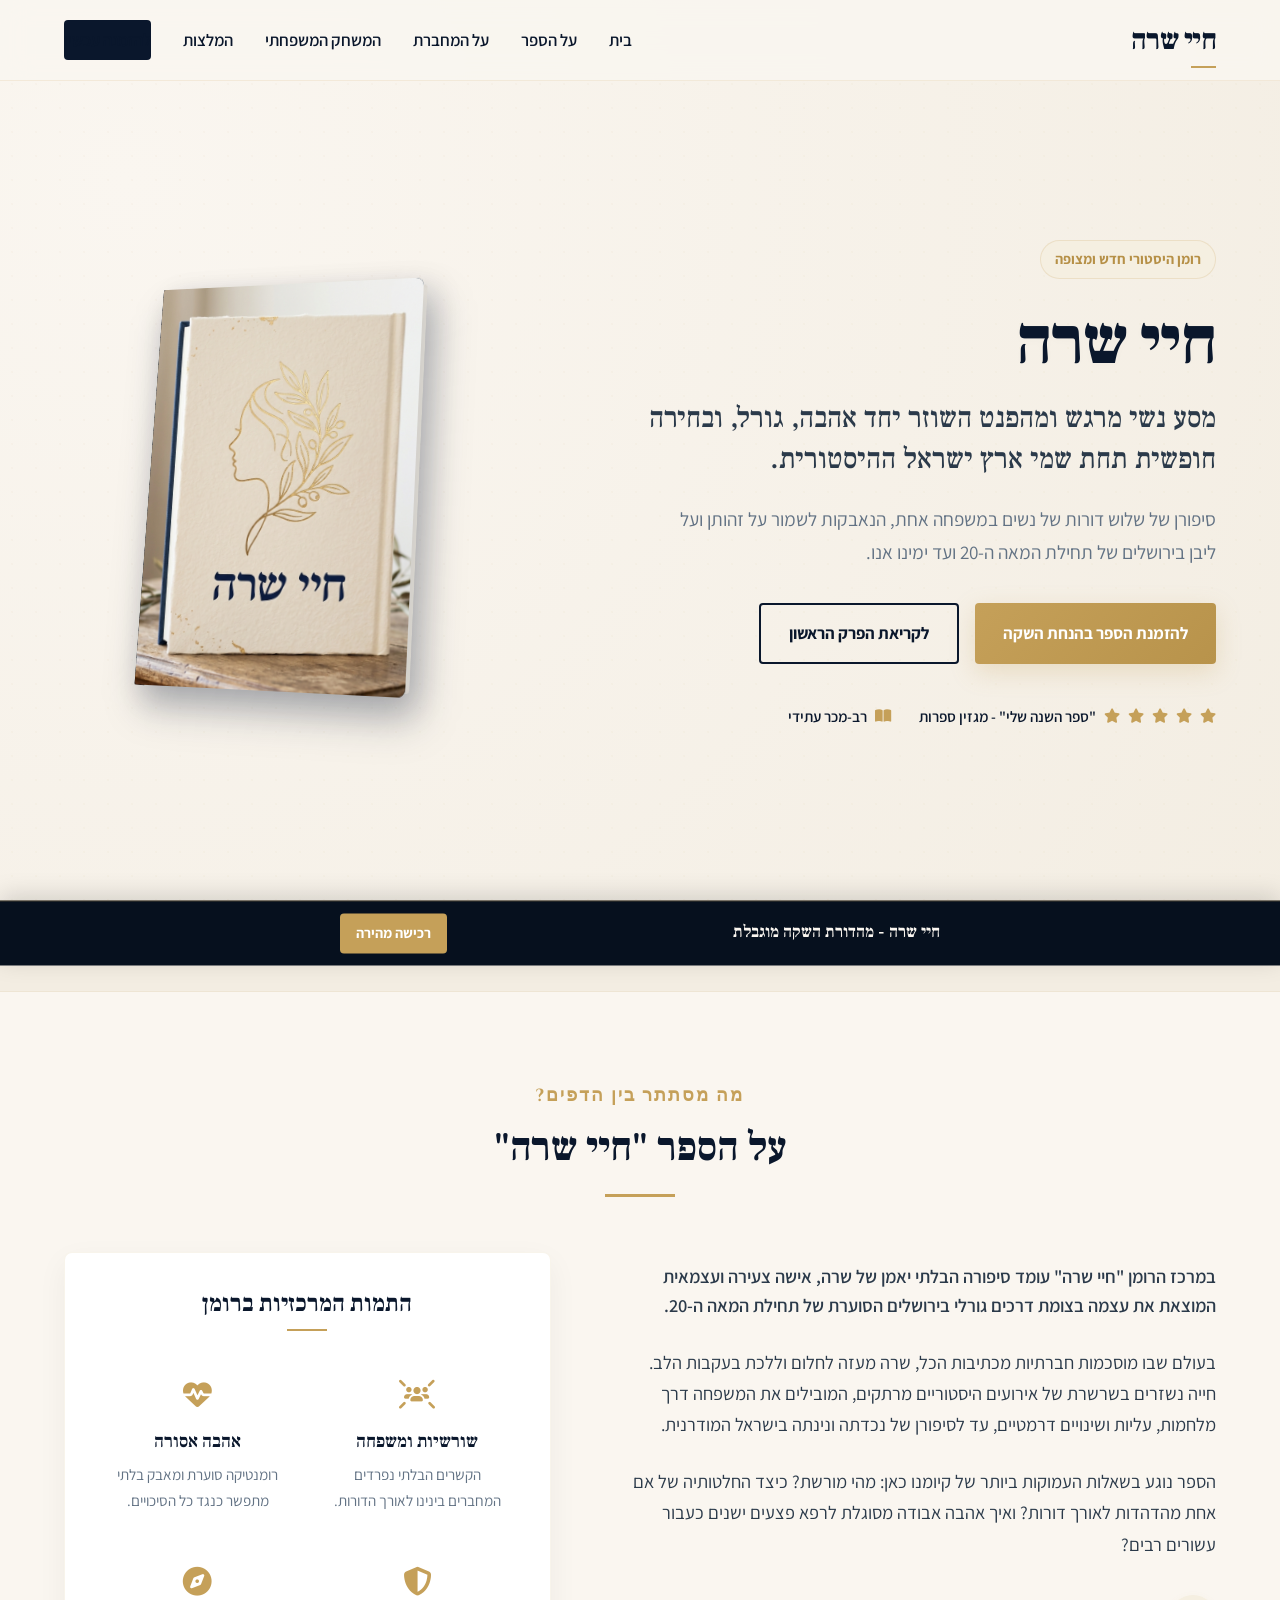
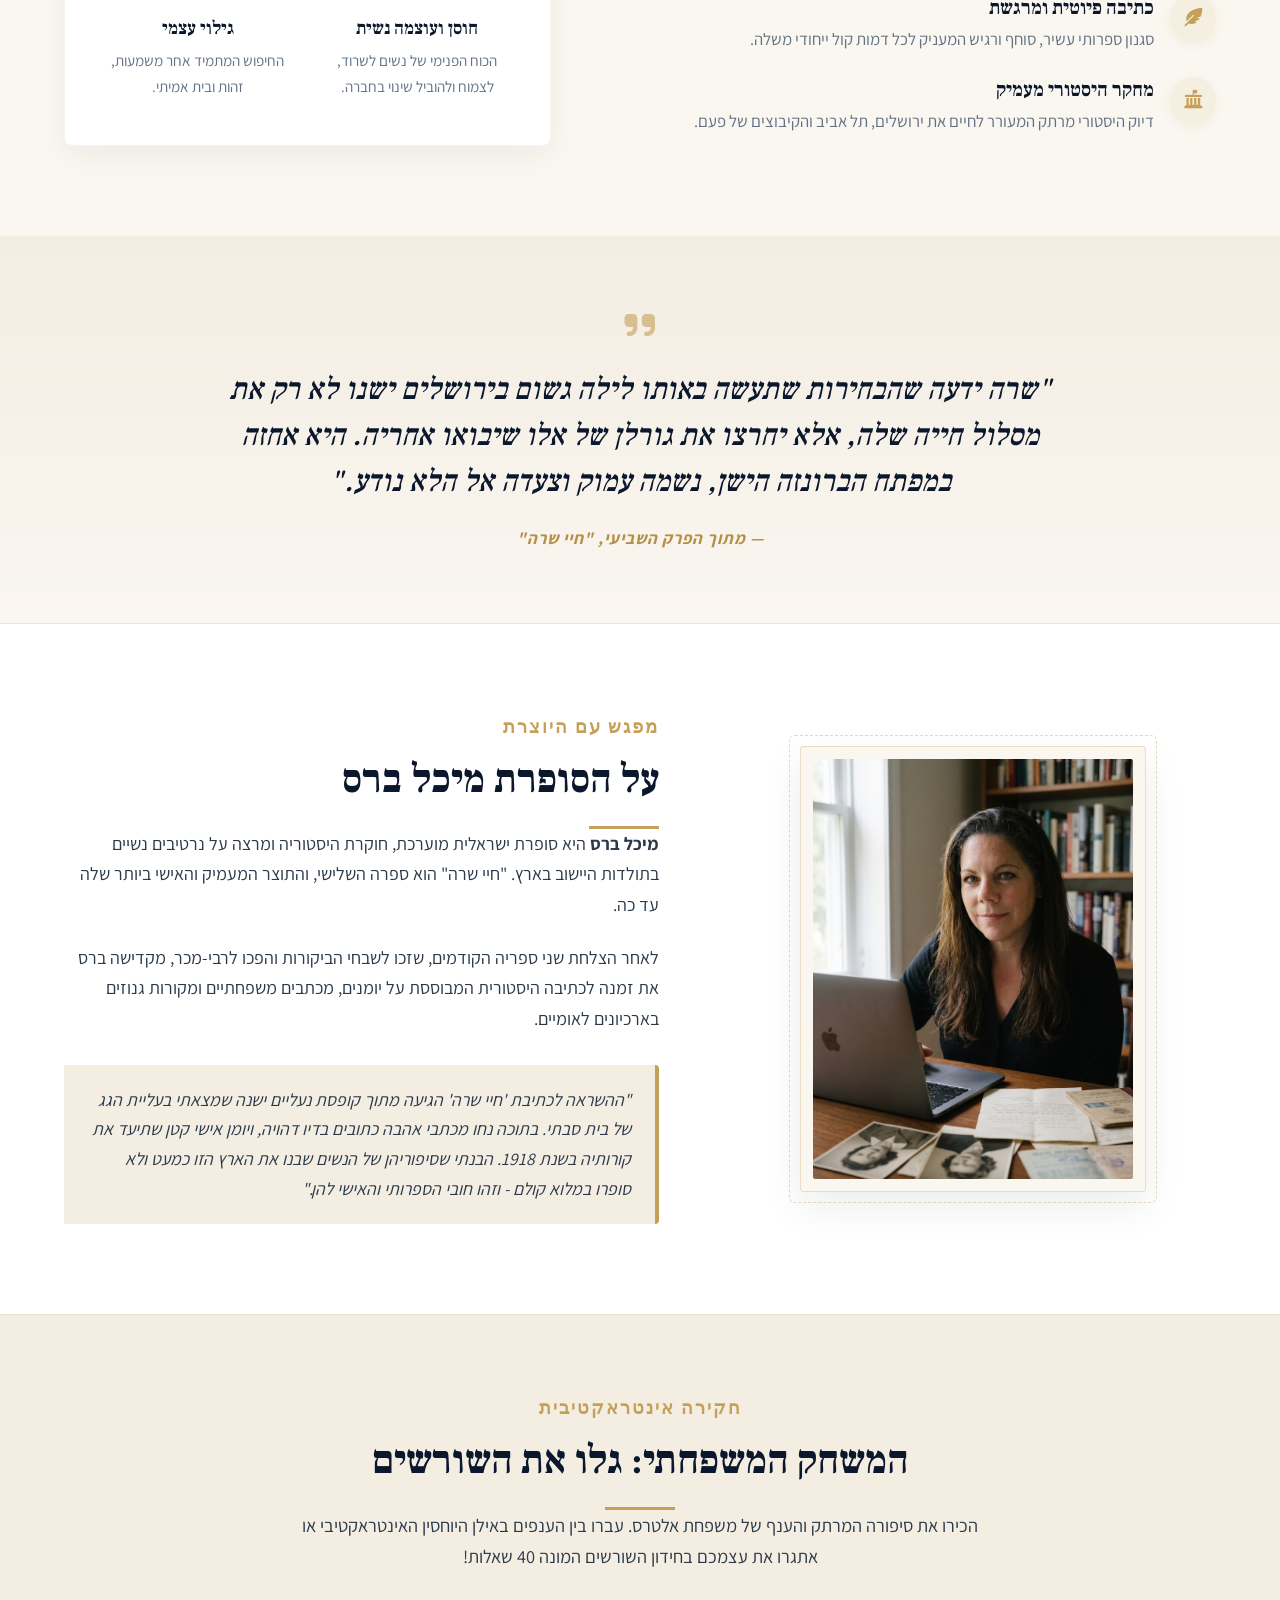
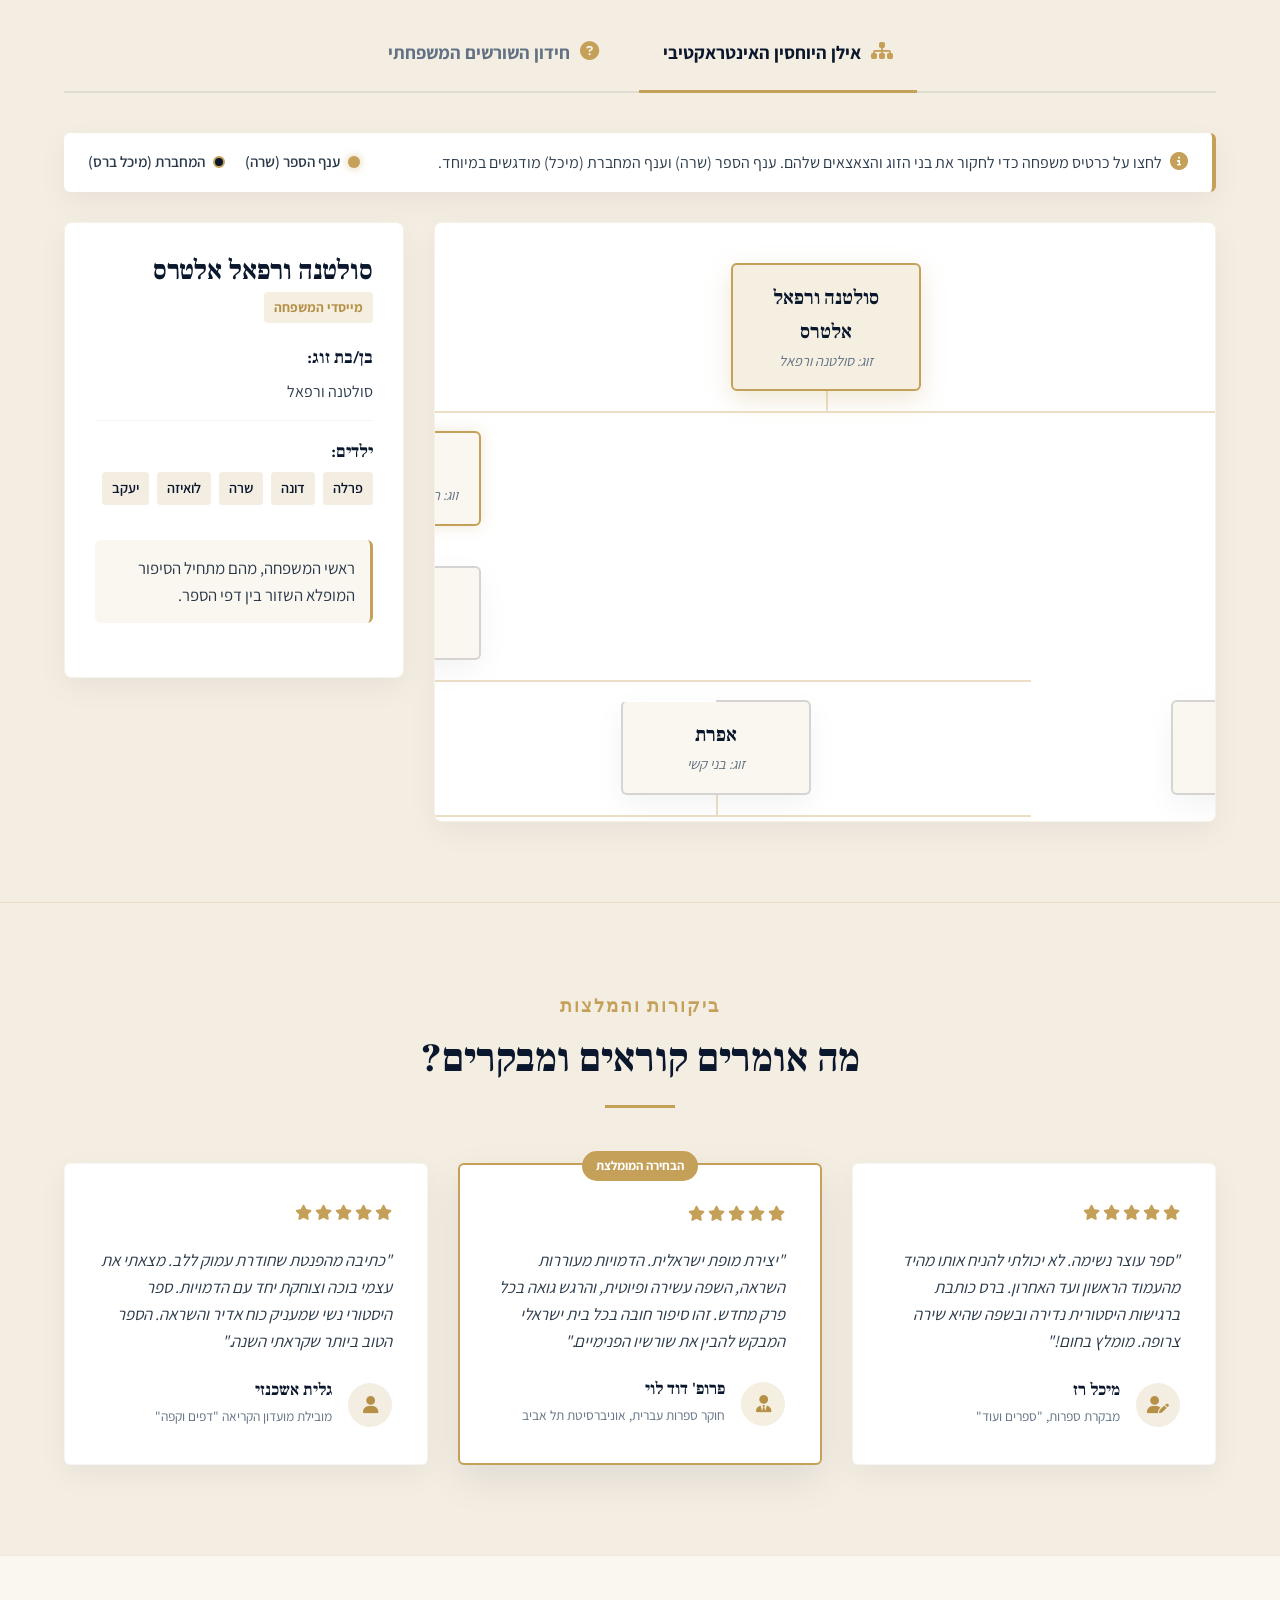
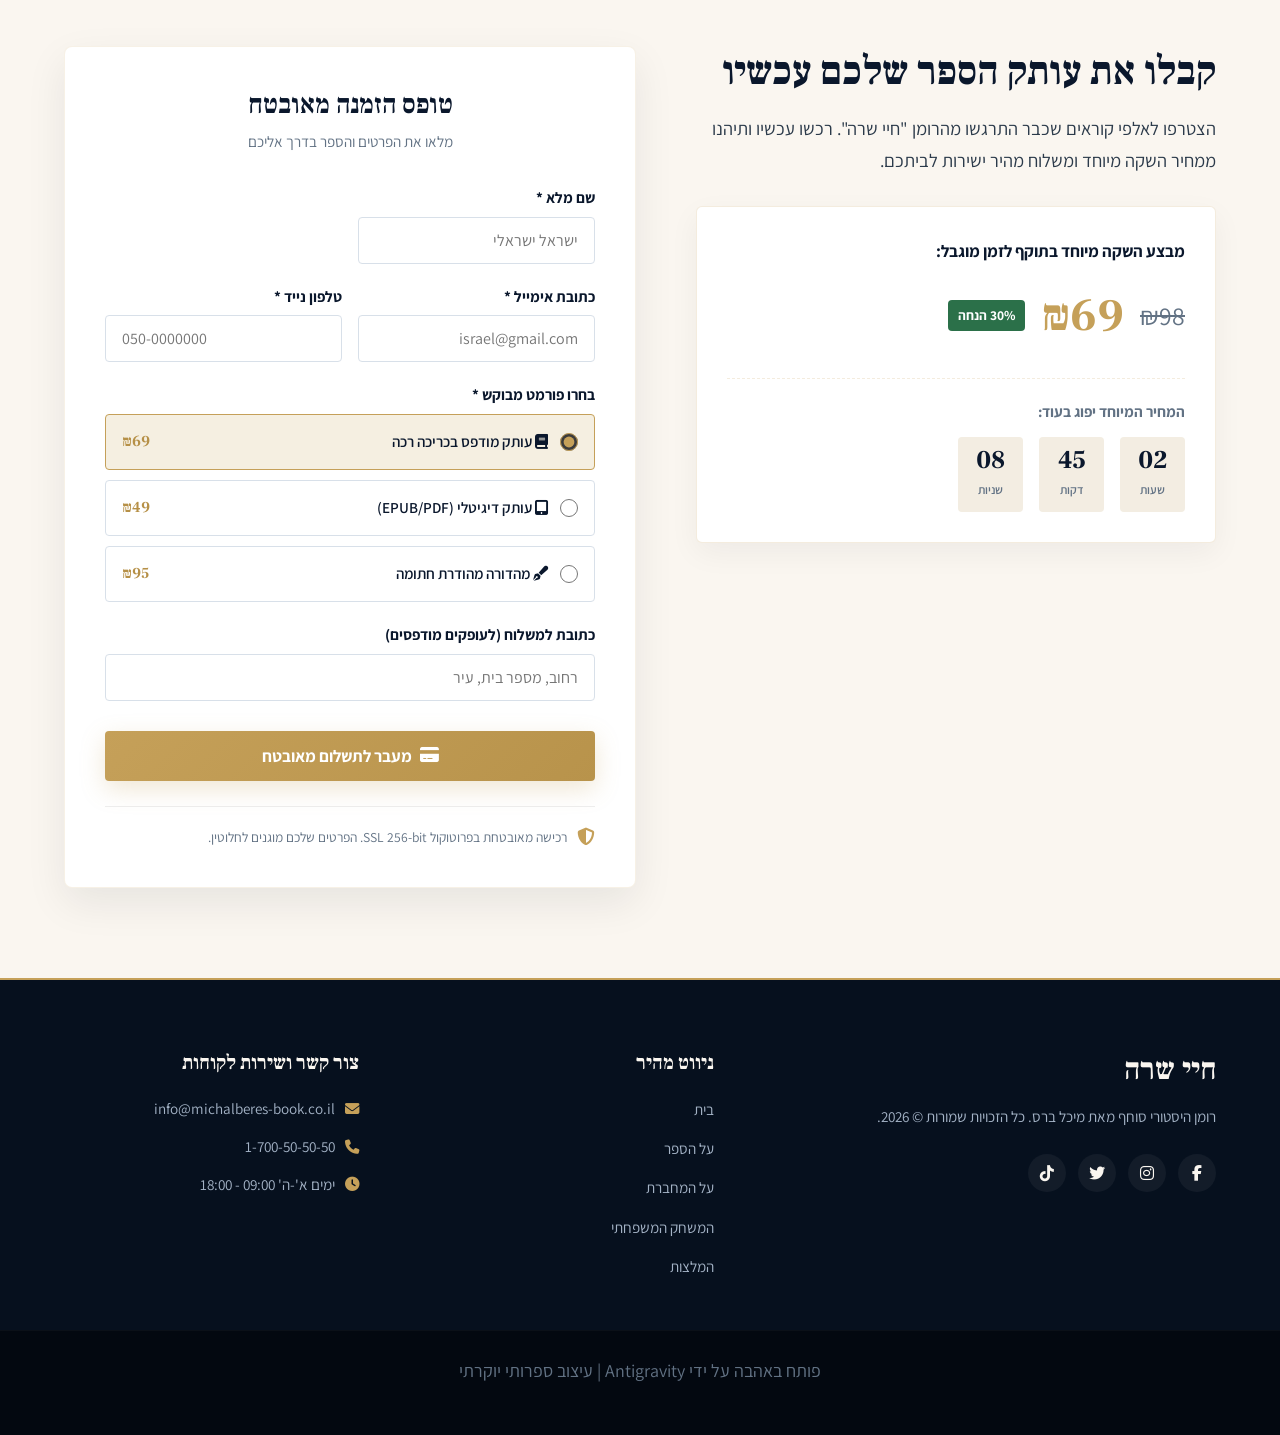
==== commit 4f1a269c: "Add interactive family tree explorer and 40-question trivia game" ====
--- a/index.html
+++ b/index.html
@@ -13,6 +13,8 @@
     <link rel="stylesheet" href="https://cdnjs.cloudflare.com/ajax/libs/font-awesome/6.4.0/css/all.min.css">
     <!-- Main stylesheet -->
     <link rel="stylesheet" href="styles.css">
+    <!-- Game Stylesheet -->
+    <link rel="stylesheet" href="game.css">
 </head>
 <body>
 
@@ -36,6 +38,7 @@
                     <li><a href="#hero">בית</a></li>
                     <li><a href="#about">על הספר</a></li>
                     <li><a href="#author">על המחברת</a></li>
+                    <li><a href="#family-game">המשחק המשפחתי</a></li>
                     <li><a href="#reviews">המלצות</a></li>
                     <li><a href="#purchase" class="btn btn-nav">להזמנה עכשיו</a></li>
                 </ul>
@@ -216,6 +219,113 @@
                             "ההשראה לכתיבת 'חיי שרה' הגיעה מתוך קופסת נעליים ישנה שמצאתי בעליית הגג של בית סבתי. בתוכה נחו מכתבי אהבה כתובים בדיו דהויה, ויומן אישי קטן שתיעד את קורותיה בשנת 1918. הבנתי שסיפוריהן של הנשים שבנו את הארץ הזו כמעט ולא סופרו במלוא קולם - וזהו חובי הספרותי והאישי להן."
                         </blockquote>
                     </div>
+                </div>
+            </div>
+        </section>
+
+        <!-- ==========================================================================
+             Interactive Family Tree & Trivia Game Section
+             ========================================================================== -->
+        <section class="game-section" id="family-game">
+            <div class="container">
+                <div class="section-header text-center">
+                    <span class="section-subtitle">חקירה אינטראקטיבית</span>
+                    <h2 class="section-title">המשחק המשפחתי: גלו את השורשים</h2>
+                    <div class="title-divider"></div>
+                    <p class="game-intro-text">
+                        הכירו את סיפורה המרתק והענף של משפחת אלטרס. עברו בין הענפים באילן היוחסין האינטראקטיבי או אתגרו את עצמכם בחידון השורשים המונה 40 שאלות!
+                    </p>
+                </div>
+
+                <!-- Mode Toggle Tabs -->
+                <div class="game-tabs">
+                    <button class="tab-btn active" data-tab="mode-tree">
+                        <i class="fa-solid fa-sitemap"></i> אילן היוחסין האינטראקטיבי
+                    </button>
+                    <button class="tab-btn" data-tab="mode-game">
+                        <i class="fa-solid fa-circle-question"></i> חידון השורשים המשפחתי
+                    </button>
+                </div>
+
+                <!-- Mode Content Wrapper -->
+                <div class="game-content-wrapper">
+                    
+                    <!-- Mode A: The Interactive Family Tree -->
+                    <div class="tab-content active" id="mode-tree">
+                        <div class="tree-explorer-container">
+                            <div class="tree-instructions">
+                                <p><i class="fa-solid fa-info-circle"></i> לחצו על כרטיס משפחה כדי לחקור את בני הזוג והצאצאים שלהם. ענף הספר (שרה) וענף המחברת (מיכל) מודגשים במיוחד.</p>
+                                <div class="tree-legend">
+                                    <span class="legend-item"><span class="legend-dot book-branch"></span> ענף הספר (שרה)</span>
+                                    <span class="legend-item"><span class="legend-dot author-node"></span> המחברת (מיכל ברס)</span>
+                                </div>
+                            </div>
+                            
+                            <!-- Tree Canvas / Viewport Area -->
+                            <div class="tree-viewport" id="treeViewport">
+                                <div class="tree-pan-zoom" id="treePanZoom">
+                                    <!-- Dynamic Flex Tree rendered by JS -->
+                                </div>
+                            </div>
+                            
+                            <!-- Detail Panel -->
+                            <div class="node-detail-panel" id="nodeDetailPanel">
+                                <h3 id="detailName">טוען נתונים...</h3>
+                                <span class="relation-badge" id="detailRelation">-</span>
+                                <div class="detail-section">
+                                    <h4>בן/בת זוג:</h4>
+                                    <p id="detailSpouse">-</p>
+                                </div>
+                                <div class="detail-section">
+                                    <h4>ילדים:</h4>
+                                    <ul id="detailChildren">
+                                        <!-- Populated by JS -->
+                                    </ul>
+                                </div>
+                                <p class="detail-story" id="detailStory">-</p>
+                            </div>
+                        </div>
+                    </div>
+                    
+                    <!-- Mode B: 40-Question Trivia Quiz -->
+                    <div class="tab-content" id="mode-game">
+                        <div class="trivia-game-container">
+                            <div class="quiz-header">
+                                <div class="quiz-progress-wrapper">
+                                    <span class="quiz-progress-text">שאלה 1 מתוך 40</span>
+                                    <div class="quiz-progress-bar-container">
+                                        <div class="quiz-progress-bar" id="quizProgressBar"></div>
+                                    </div>
+                                </div>
+                                <div class="quiz-score-badge">
+                                    ניקוד: <span id="quizScore">0</span> / 40
+                                </div>
+                            </div>
+                            
+                            <div class="quiz-body">
+                                <h3 class="quiz-question" id="quizQuestion">כמה ילדים נולדו לסולטנה ורפאל אלטרס?</h3>
+                                <div class="quiz-options" id="quizOptions">
+                                    <!-- Options buttons generated by JS -->
+                                </div>
+                                
+                                <!-- Feedback Card with Explanations -->
+                                <div class="quiz-feedback-card hidden" id="quizFeedbackCard">
+                                    <div class="feedback-icon" id="feedbackIcon"></div>
+                                    <div class="feedback-text-content">
+                                        <h4 id="feedbackTitle">-</h4>
+                                        <p id="feedbackExplanation">-</p>
+                                    </div>
+                                </div>
+                            </div>
+                            
+                            <div class="quiz-footer">
+                                <button class="btn btn-primary" id="nextQuestionBtn" disabled>
+                                    שאלה הבאה <i class="fa-solid fa-arrow-left"></i>
+                                </button>
+                            </div>
+                        </div>
+                    </div>
+                    
                 </div>
             </div>
         </section>
@@ -417,6 +527,7 @@
                     <li><a href="#hero">בית</a></li>
                     <li><a href="#about">על הספר</a></li>
                     <li><a href="#author">על המחברת</a></li>
+                    <li><a href="#family-game">המשחק המשפחתי</a></li>
                     <li><a href="#reviews">המלצות</a></li>
                 </ul>
             </div>
@@ -445,7 +556,19 @@
         </div>
     </div>
 
-    <!-- Script file -->
+    <!-- Victory Star Shower Elements -->
+    <div class="victory-modal" id="victoryModal">
+        <div class="victory-content">
+            <div class="victory-star-icon"><i class="fa-solid fa-star"></i></div>
+            <h2 id="victoryTitle">כל הכבוד!</h2>
+            <p id="victoryMessage">תודה שחיברתם את השורשים המשפחתיים של משפחת אלטרס!</p>
+            <button class="btn btn-primary" id="closeVictoryBtn">שחק שוב <i class="fa-solid fa-rotate-left"></i></button>
+        </div>
+    </div>
+    <canvas id="starCanvas" class="star-canvas hidden"></canvas>
+
+    <!-- Script files -->
     <script src="script.js"></script>
+    <script src="game.js"></script>
 </body>
 </html>
--- a/game.css
+++ b/game.css
@@ -0,0 +1,800 @@
+/* ==========================================================================
+   Family Tree Game & Explorer Stylesheet (game.css)
+   ========================================================================== */
+
+/* Game Section Container */
+.game-section {
+    background-color: var(--bg-cream-dark);
+    border-top: 1px solid rgba(197, 160, 89, 0.2);
+    border-bottom: 1px solid rgba(197, 160, 89, 0.2);
+    position: relative;
+    overflow: hidden;
+    padding: 80px 0;
+}
+
+.game-intro-text {
+    max-width: 700px;
+    margin: 0 auto 30px auto;
+    font-size: 1.15rem;
+    color: var(--text-secondary);
+    text-align: center;
+}
+
+/* Tab Controls */
+.game-tabs {
+    display: flex;
+    justify-content: center;
+    gap: 16px;
+    margin-bottom: 40px;
+    border-bottom: 2px solid rgba(10, 23, 44, 0.08);
+    padding-bottom: 15px;
+}
+
+.tab-btn {
+    background: transparent;
+    border: none;
+    padding: 12px 24px;
+    font-family: var(--font-body);
+    font-size: 1.15rem;
+    font-weight: 700;
+    color: var(--text-muted);
+    cursor: pointer;
+    transition: var(--transition-smooth);
+    border-radius: 4px;
+    display: flex;
+    align-items: center;
+    gap: 10px;
+    position: relative;
+}
+
+.tab-btn::after {
+    content: '';
+    position: absolute;
+    bottom: -17px;
+    left: 0;
+    width: 0;
+    height: 3px;
+    background-color: var(--color-gold);
+    transition: var(--transition-quick);
+}
+
+.tab-btn:hover {
+    color: var(--text-primary);
+}
+
+.tab-btn.active {
+    color: var(--text-primary);
+}
+
+.tab-btn.active::after {
+    width: 100%;
+}
+
+.tab-btn i {
+    font-size: 1.2rem;
+    color: var(--color-gold);
+}
+
+/* Tab Contents Display */
+.tab-content {
+    display: none;
+    opacity: 0;
+    transform: translateY(15px);
+    transition: opacity 0.4s ease, transform 0.4s ease;
+}
+
+.tab-content.active {
+    display: block;
+    opacity: 1;
+    transform: translateY(0);
+}
+
+/* ==========================================================================
+   Mode A: Interactive Family Tree Explorer
+   ========================================================================== */
+.tree-explorer-container {
+    display: grid;
+    grid-template-columns: 1fr 340px;
+    gap: 30px;
+    align-items: start;
+}
+
+@media (max-width: 992px) {
+    .tree-explorer-container {
+        grid-template-columns: 1fr;
+    }
+}
+
+/* Instructions & Legend */
+.tree-instructions {
+    grid-column: 1 / -1;
+    background-color: var(--bg-white);
+    padding: 16px 24px;
+    border-radius: 6px;
+    border-right: 4px solid var(--color-gold);
+    box-shadow: var(--shadow-soft);
+    display: flex;
+    justify-content: space-between;
+    align-items: center;
+    flex-wrap: wrap;
+    gap: 16px;
+}
+
+.tree-instructions p {
+    margin: 0;
+    font-size: 1rem;
+    color: var(--text-secondary);
+    display: flex;
+    align-items: center;
+    gap: 8px;
+}
+
+.tree-instructions p i {
+    color: var(--color-gold);
+    font-size: 1.15rem;
+}
+
+.tree-legend {
+    display: flex;
+    gap: 20px;
+    font-size: 0.95rem;
+    font-weight: 600;
+}
+
+.legend-item {
+    display: flex;
+    align-items: center;
+    gap: 8px;
+}
+
+.legend-dot {
+    width: 12px;
+    height: 12px;
+    border-radius: 50%;
+    display: inline-block;
+}
+
+.legend-dot.book-branch {
+    background-color: var(--color-gold);
+    box-shadow: 0 0 8px rgba(197, 160, 89, 0.6);
+}
+
+.legend-dot.author-node {
+    background-color: var(--text-primary);
+    border: 2px solid var(--color-gold);
+}
+
+/* Viewport for Tree Navigation */
+.tree-viewport {
+    background-color: var(--bg-white);
+    border-radius: 8px;
+    border: 1px solid rgba(197, 160, 89, 0.15);
+    box-shadow: var(--shadow-soft);
+    height: 600px;
+    overflow: auto;
+    position: relative;
+    direction: ltr; /* Standard scrollbar drag direction */
+}
+
+.tree-pan-zoom {
+    min-width: 1200px;
+    min-height: 560px;
+    padding: 40px;
+    position: relative;
+    display: flex;
+    flex-direction: column;
+    align-items: center;
+    justify-content: flex-start;
+    direction: rtl; /* RTL content direction */
+}
+
+/* Tree Nodes Styles */
+.tree-level {
+    display: flex;
+    justify-content: center;
+    gap: 30px;
+    position: relative;
+    width: 100%;
+    margin-bottom: 50px;
+    z-index: 2;
+}
+
+/* Cards Design */
+.family-card {
+    background-color: var(--bg-cream);
+    border: 2px solid rgba(10, 23, 44, 0.15);
+    border-radius: 6px;
+    padding: 16px 20px;
+    width: 190px;
+    text-align: center;
+    cursor: pointer;
+    position: relative;
+    box-shadow: var(--shadow-soft);
+    transition: var(--transition-smooth);
+    user-select: none;
+}
+
+.family-card:hover {
+    transform: translateY(-5px);
+    box-shadow: var(--shadow-medium);
+    border-color: var(--color-gold);
+}
+
+.family-card.active-selected {
+    border-color: var(--color-gold);
+    background-color: var(--color-gold-light);
+    box-shadow: var(--shadow-gold);
+}
+
+.family-card .card-name {
+    font-family: var(--font-heading);
+    font-size: 1.25rem;
+    font-weight: 700;
+    color: var(--text-primary);
+    margin-bottom: 4px;
+}
+
+.family-card .card-spouse {
+    font-size: 0.9rem;
+    color: var(--text-muted);
+    font-style: italic;
+    white-space: nowrap;
+    overflow: hidden;
+    text-overflow: ellipsis;
+    display: block;
+}
+
+/* Specific Highlight Nodes */
+.family-card.book-highlight {
+    border-color: var(--color-gold);
+    box-shadow: 0 0 15px rgba(197, 160, 89, 0.25);
+}
+
+.family-card.book-highlight::before {
+    content: 'ענף הספר';
+    position: absolute;
+    top: -10px;
+    left: 50%;
+    transform: translateX(-50%);
+    background: var(--color-gold);
+    color: var(--bg-white);
+    font-size: 0.75rem;
+    font-weight: 700;
+    padding: 2px 8px;
+    border-radius: 20px;
+    white-space: nowrap;
+    z-index: 10;
+}
+
+.family-card.author-highlight {
+    border: 2px solid var(--color-gold);
+    background-color: var(--text-primary);
+    color: var(--bg-cream);
+}
+
+.family-card.author-highlight .card-name {
+    color: var(--color-gold);
+}
+
+.family-card.author-highlight .card-spouse {
+    color: rgba(250, 246, 240, 0.7);
+}
+
+.family-card.author-highlight::before {
+    content: 'המחברת';
+    position: absolute;
+    top: -10px;
+    left: 50%;
+    transform: translateX(-50%);
+    background: var(--color-gold);
+    color: var(--bg-white);
+    font-size: 0.75rem;
+    font-weight: 700;
+    padding: 2px 8px;
+    border-radius: 20px;
+    white-space: nowrap;
+    z-index: 10;
+}
+
+/* Custom CSS Tree Lines */
+.tree-branch {
+    display: flex;
+    flex-direction: column;
+    align-items: center;
+    position: relative;
+}
+
+.tree-node-wrapper {
+    position: relative;
+    padding-bottom: 20px;
+}
+
+.tree-node-wrapper.has-children::after {
+    content: '';
+    position: absolute;
+    bottom: 0;
+    left: 50%;
+    width: 2px;
+    height: 20px;
+    background-color: rgba(197, 160, 89, 0.35);
+}
+
+.tree-children-row {
+    display: flex;
+    justify-content: center;
+    gap: 30px;
+    position: relative;
+    padding-top: 20px;
+}
+
+/* Horizontal line connector */
+.tree-children-row::before {
+    content: '';
+    position: absolute;
+    top: 0;
+    left: calc(50% - (100% - 220px) / 2);
+    right: calc(50% - (100% - 220px) / 2);
+    height: 2px;
+    background-color: rgba(197, 160, 89, 0.35);
+}
+
+/* Hide horizontal line if only one child */
+.tree-children-row:has(> .tree-branch:only-child)::before {
+    display: none;
+}
+
+/* Vertical line from connector to child */
+.tree-children-row > .tree-branch::before {
+    content: '';
+    position: absolute;
+    top: 0;
+    left: 50%;
+    width: 2px;
+    height: 20px;
+    background-color: rgba(197, 160, 89, 0.35);
+}
+
+/* Fix connector line bounds */
+.tree-children-row > .tree-branch:first-child::after {
+    content: '';
+    position: absolute;
+    top: 0;
+    right: 50%;
+    left: 0;
+    height: 2px;
+    background-color: var(--bg-white); /* Masks left overhang */
+    z-index: 1;
+}
+
+.tree-children-row > .tree-branch:last-child::after {
+    content: '';
+    position: absolute;
+    top: 0;
+    left: 50%;
+    right: 0;
+    height: 2px;
+    background-color: var(--bg-white); /* Masks right overhang */
+    z-index: 1;
+}
+
+.tree-children-row > .tree-branch:only-child::after {
+    display: none;
+}
+
+/* Node Detail Panel */
+.node-detail-panel {
+    background-color: var(--bg-white);
+    border-radius: 8px;
+    border: 1px solid rgba(197, 160, 89, 0.15);
+    padding: 30px;
+    box-shadow: var(--shadow-soft);
+    position: sticky;
+    top: 100px;
+    animation: fadeIn 0.4s ease;
+}
+
+@keyframes fadeIn {
+    from { opacity: 0; transform: translateY(10px); }
+    to { opacity: 1; transform: translateY(0); }
+}
+
+.node-detail-panel h3 {
+    font-size: 1.7rem;
+    font-weight: 800;
+    margin-bottom: 4px;
+    color: var(--text-primary);
+}
+
+.relation-badge {
+    display: inline-block;
+    padding: 4px 10px;
+    background-color: var(--color-gold-light);
+    color: var(--color-gold-hover);
+    font-size: 0.85rem;
+    font-weight: 700;
+    border-radius: 4px;
+    margin-bottom: 24px;
+}
+
+.detail-section {
+    margin-bottom: 20px;
+    border-bottom: 1px solid rgba(10, 23, 44, 0.05);
+    padding-bottom: 15px;
+}
+
+.detail-section:last-of-type {
+    border-bottom: none;
+}
+
+.detail-section h4 {
+    font-size: 1.1rem;
+    margin-bottom: 8px;
+    color: var(--text-primary);
+    font-weight: 700;
+}
+
+.detail-section p, .detail-section ul {
+    font-size: 1rem;
+    color: var(--text-secondary);
+    margin: 0;
+}
+
+.detail-section ul {
+    list-style: none;
+    padding: 0;
+    display: flex;
+    flex-wrap: wrap;
+    gap: 8px;
+}
+
+.detail-section ul li {
+    background-color: var(--bg-cream-dark);
+    padding: 4px 10px;
+    border-radius: 4px;
+    font-size: 0.9rem;
+    font-weight: 600;
+    color: var(--text-primary);
+    cursor: pointer;
+    transition: var(--transition-quick);
+}
+
+.detail-section ul li:hover {
+    background-color: var(--color-gold);
+    color: var(--bg-white);
+}
+
+.detail-story {
+    font-size: 1.05rem;
+    line-height: 1.6;
+    color: var(--text-secondary);
+    margin-top: 15px;
+    background-color: var(--bg-cream);
+    padding: 15px;
+    border-radius: 6px;
+    border-right: 3px solid var(--color-gold);
+}
+
+/* ==========================================================================
+   Mode B: 40-Question Trivia Quiz Game
+   ========================================================================== */
+.trivia-game-container {
+    background-color: var(--bg-white);
+    border-radius: 8px;
+    border: 1px solid rgba(197, 160, 89, 0.15);
+    padding: 35px;
+    box-shadow: var(--shadow-soft);
+}
+
+/* Quiz Header, Progress, Score */
+.quiz-header {
+    display: flex;
+    justify-content: space-between;
+    align-items: center;
+    flex-wrap: wrap;
+    gap: 20px;
+    margin-bottom: 30px;
+    border-bottom: 1px solid rgba(10, 23, 44, 0.08);
+    padding-bottom: 20px;
+}
+
+.quiz-progress-wrapper {
+    flex-grow: 1;
+    max-width: 60%;
+}
+
+@media (max-width: 768px) {
+    .quiz-progress-wrapper {
+        max-width: 100%;
+        width: 100%;
+    }
+}
+
+.quiz-progress-text {
+    font-size: 1rem;
+    font-weight: 700;
+    color: var(--text-primary);
+    display: block;
+    margin-bottom: 8px;
+}
+
+.quiz-progress-bar-container {
+    width: 100%;
+    height: 8px;
+    background-color: var(--bg-cream-dark);
+    border-radius: 10px;
+    overflow: hidden;
+}
+
+.quiz-progress-bar {
+    height: 100%;
+    background: linear-gradient(90deg, var(--color-gold) 0%, #b8934b 100%);
+    width: 0%;
+    border-radius: 10px;
+    transition: width 0.4s cubic-bezier(0.165, 0.84, 0.44, 1);
+}
+
+.quiz-score-badge {
+    background-color: var(--color-gold-light);
+    color: var(--text-primary);
+    font-size: 1.1rem;
+    font-weight: 700;
+    padding: 10px 20px;
+    border-radius: 50px;
+    border: 1px solid rgba(197, 160, 89, 0.25);
+    display: inline-flex;
+    align-items: center;
+    gap: 6px;
+}
+
+.quiz-score-badge span {
+    color: var(--color-gold-hover);
+    font-size: 1.3rem;
+}
+
+/* Quiz Body */
+.quiz-body {
+    margin-bottom: 35px;
+}
+
+.quiz-question {
+    font-size: 1.6rem;
+    font-weight: 700;
+    color: var(--text-primary);
+    margin-bottom: 25px;
+    line-height: 1.4;
+}
+
+.quiz-options {
+    display: grid;
+    grid-template-columns: 1fr 1fr;
+    gap: 16px;
+    margin-bottom: 30px;
+}
+
+@media (max-width: 768px) {
+    .quiz-options {
+        grid-template-columns: 1fr;
+    }
+}
+
+/* Option Buttons */
+.quiz-opt-btn {
+    background-color: var(--bg-cream);
+    border: 2px solid rgba(10, 23, 44, 0.08);
+    border-radius: 6px;
+    padding: 16px 24px;
+    font-family: var(--font-body);
+    font-size: 1.1rem;
+    font-weight: 600;
+    color: var(--text-secondary);
+    cursor: pointer;
+    text-align: right;
+    transition: var(--transition-quick);
+    display: flex;
+    align-items: center;
+    justify-content: space-between;
+    gap: 12px;
+}
+
+.quiz-opt-btn:hover:not(:disabled) {
+    border-color: var(--color-gold);
+    background-color: var(--color-gold-light);
+    transform: translateY(-2px);
+}
+
+.quiz-opt-btn:disabled {
+    cursor: not-allowed;
+}
+
+.quiz-opt-btn.correct {
+    background-color: rgba(76, 175, 80, 0.1);
+    border-color: #4CAF50;
+    color: #2e7d32;
+    font-weight: 700;
+}
+
+.quiz-opt-btn.correct::after {
+    content: '\f00c';
+    font-family: 'Font Awesome 6 Free';
+    font-weight: 900;
+    color: #4CAF50;
+}
+
+.quiz-opt-btn.incorrect {
+    background-color: rgba(244, 67, 54, 0.08);
+    border-color: #f44336;
+    color: #c62828;
+}
+
+.quiz-opt-btn.incorrect::after {
+    content: '\f00d';
+    font-family: 'Font Awesome 6 Free';
+    font-weight: 900;
+    color: #f44336;
+}
+
+/* Feedback Card */
+.quiz-feedback-card {
+    background-color: var(--bg-cream);
+    border-radius: 6px;
+    padding: 20px;
+    display: flex;
+    gap: 16px;
+    align-items: flex-start;
+    animation: slideDown 0.4s cubic-bezier(0.165, 0.84, 0.44, 1);
+    margin-top: 20px;
+}
+
+.quiz-feedback-card.hidden {
+    display: none;
+}
+
+@keyframes slideDown {
+    from { opacity: 0; transform: translateY(-10px); }
+    to { opacity: 1; transform: translateY(0); }
+}
+
+.quiz-feedback-card.is-correct {
+    border-right: 4px solid #4CAF50;
+}
+
+.quiz-feedback-card.is-incorrect {
+    border-right: 4px solid #f44336;
+}
+
+.feedback-icon {
+    font-size: 1.8rem;
+}
+
+.quiz-feedback-card.is-correct .feedback-icon {
+    color: #4CAF50;
+}
+
+.quiz-feedback-card.is-incorrect .feedback-icon {
+    color: #f44336;
+}
+
+.feedback-text-content h4 {
+    font-size: 1.15rem;
+    font-weight: 700;
+    margin-bottom: 6px;
+}
+
+.quiz-feedback-card.is-correct h4 {
+    color: #2e7d32;
+}
+
+.quiz-feedback-card.is-incorrect h4 {
+    color: #c62828;
+}
+
+.feedback-text-content p {
+    font-size: 1.05rem;
+    color: var(--text-secondary);
+    margin: 0;
+    line-height: 1.5;
+}
+
+/* Quiz Footer */
+.quiz-footer {
+    display: flex;
+    justify-content: flex-end;
+}
+
+#nextQuestionBtn {
+    display: inline-flex;
+    align-items: center;
+    gap: 8px;
+}
+
+#nextQuestionBtn:disabled {
+    opacity: 0.5;
+    cursor: not-allowed;
+    transform: none;
+    box-shadow: none;
+}
+
+/* ==========================================================================
+   Victory Modal & Confetti/Star Overlay
+   ========================================================================== */
+.victory-modal {
+    position: fixed;
+    top: 0;
+    left: 0;
+    width: 100%;
+    height: 100%;
+    background-color: rgba(10, 23, 44, 0.85);
+    display: flex;
+    align-items: center;
+    justify-content: center;
+    z-index: 999;
+    opacity: 0;
+    pointer-events: none;
+    transition: opacity 0.5s ease;
+}
+
+.victory-modal.active {
+    opacity: 1;
+    pointer-events: auto;
+}
+
+.victory-content {
+    background-color: var(--bg-cream);
+    border: 3px solid var(--color-gold);
+    border-radius: 12px;
+    padding: 50px 40px;
+    max-width: 500px;
+    width: 90%;
+    text-align: center;
+    box-shadow: 0 20px 50px rgba(197, 160, 89, 0.3);
+    position: relative;
+    transform: scale(0.8);
+    transition: transform 0.5s cubic-bezier(0.175, 0.885, 0.32, 1.275);
+}
+
+.victory-modal.active .victory-content {
+    transform: scale(1);
+}
+
+.victory-star-icon {
+    font-size: 4.5rem;
+    color: var(--color-gold);
+    margin-bottom: 20px;
+    animation: goldGlow 2s infinite alternate;
+}
+
+@keyframes goldGlow {
+    from {
+        text-shadow: 0 0 10px rgba(197, 160, 89, 0.5);
+        transform: scale(1);
+    }
+    to {
+        text-shadow: 0 0 25px rgba(197, 160, 89, 0.8);
+        transform: scale(1.08);
+    }
+}
+
+.victory-content h2 {
+    font-size: 2.2rem;
+    font-weight: 900;
+    color: var(--text-primary);
+    margin-bottom: 15px;
+}
+
+.victory-content p {
+    font-size: 1.15rem;
+    line-height: 1.6;
+    color: var(--text-secondary);
+    margin-bottom: 30px;
+}
+
+/* Star Shower Canvas */
+.star-canvas {
+    position: fixed;
+    top: 0;
+    left: 0;
+    width: 100%;
+    height: 100%;
+    pointer-events: none;
+    z-index: 998;
+}
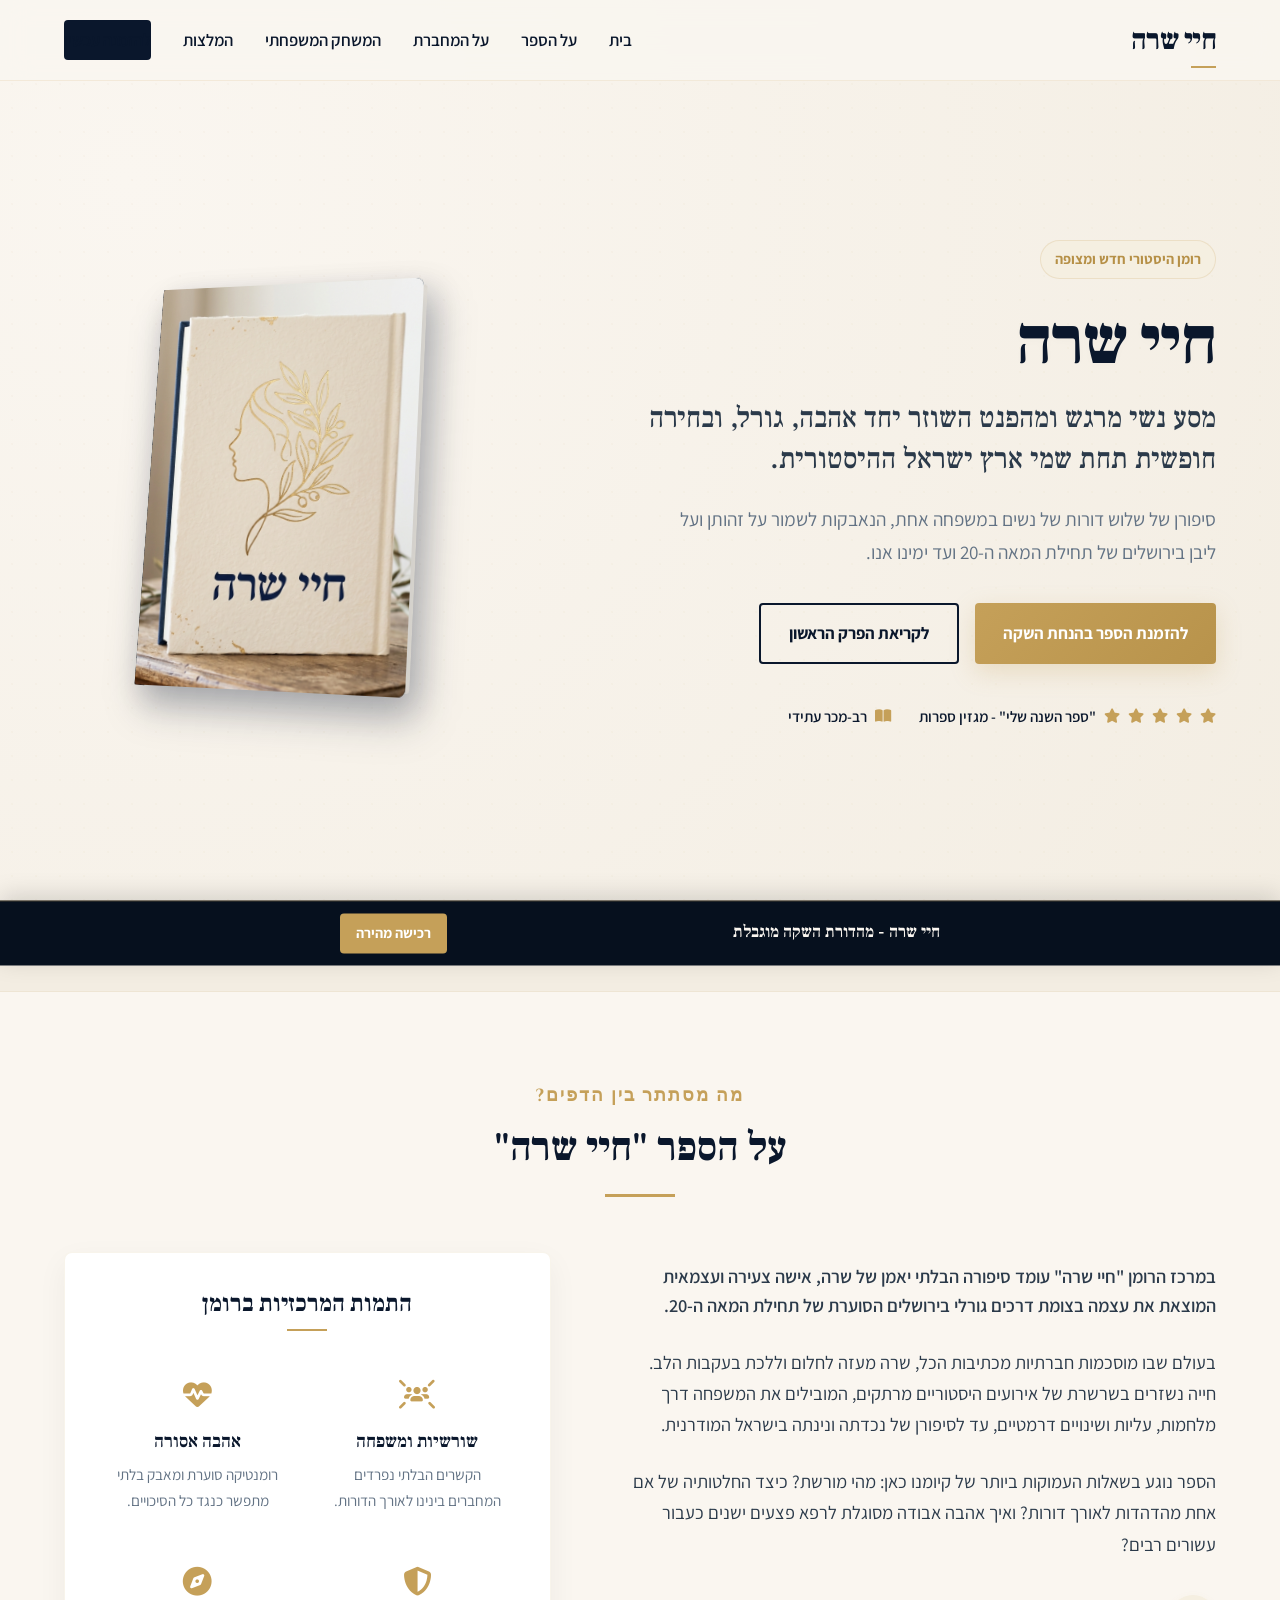
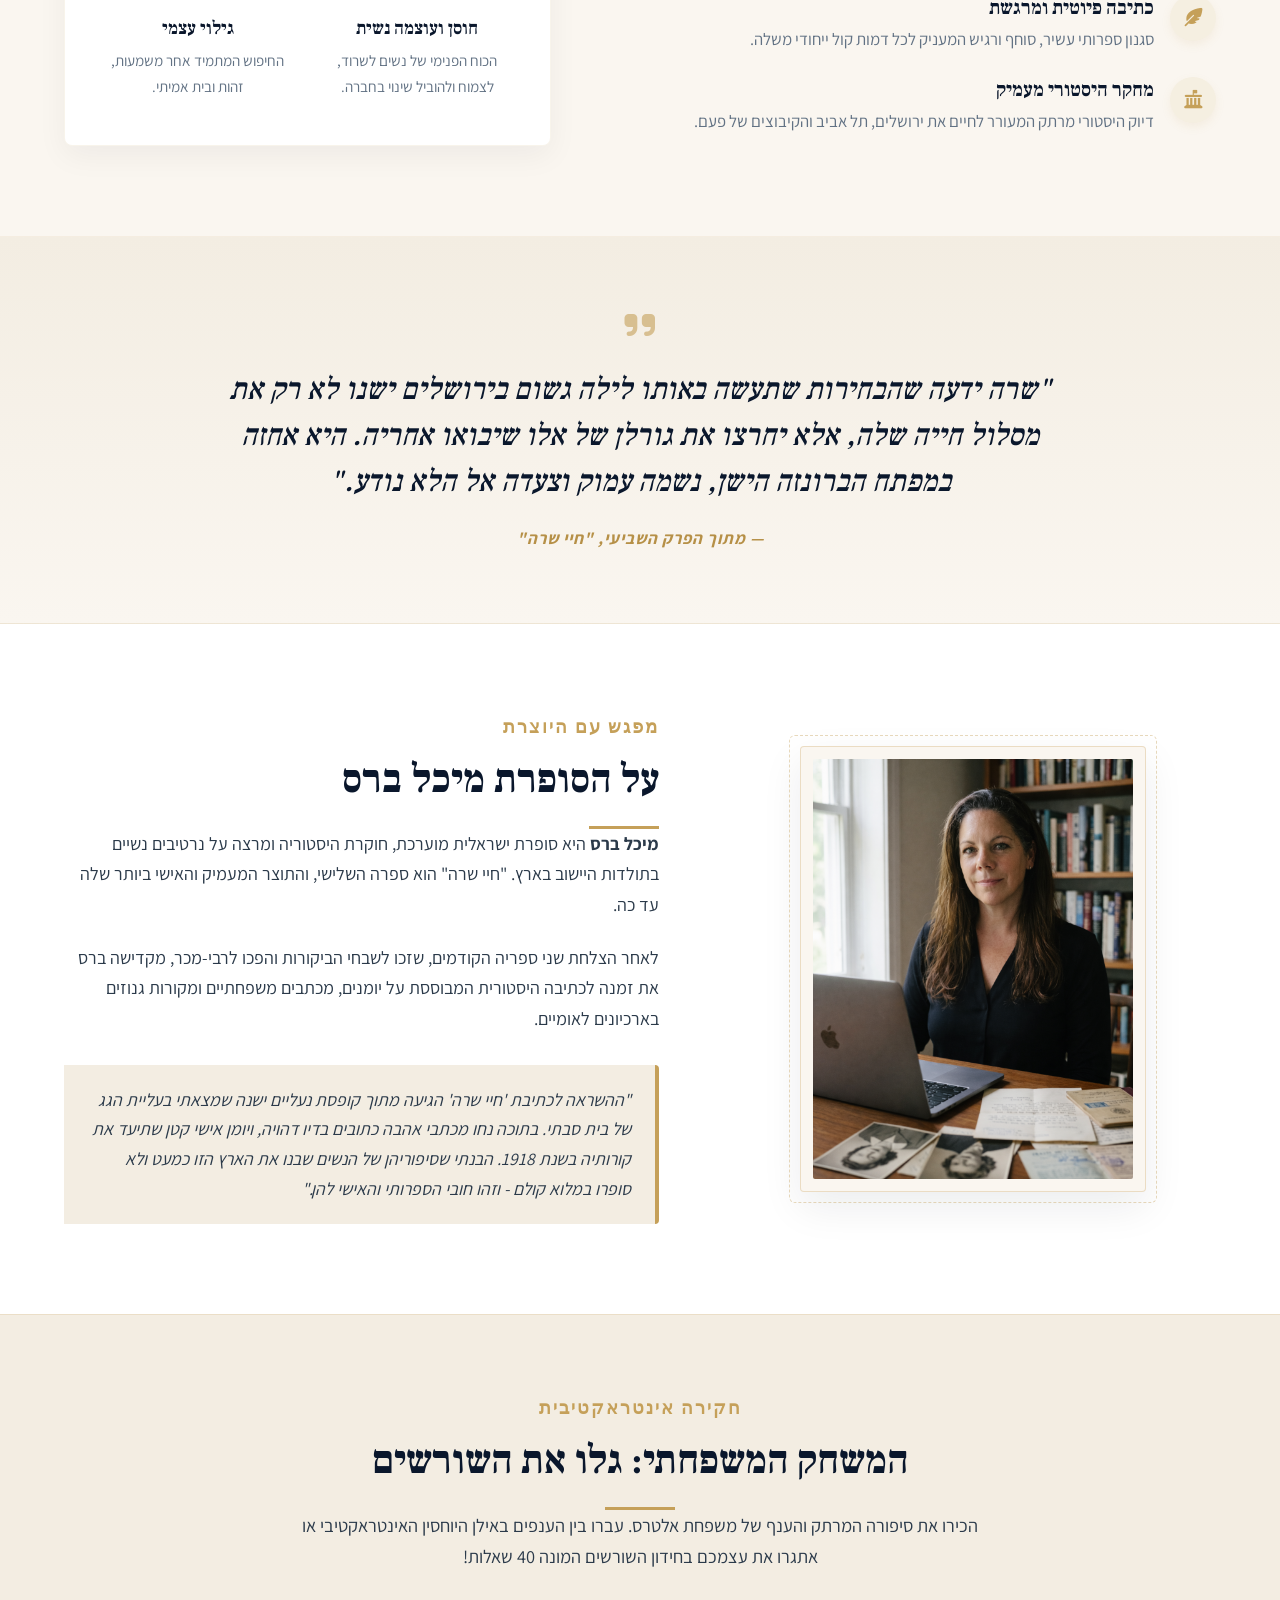
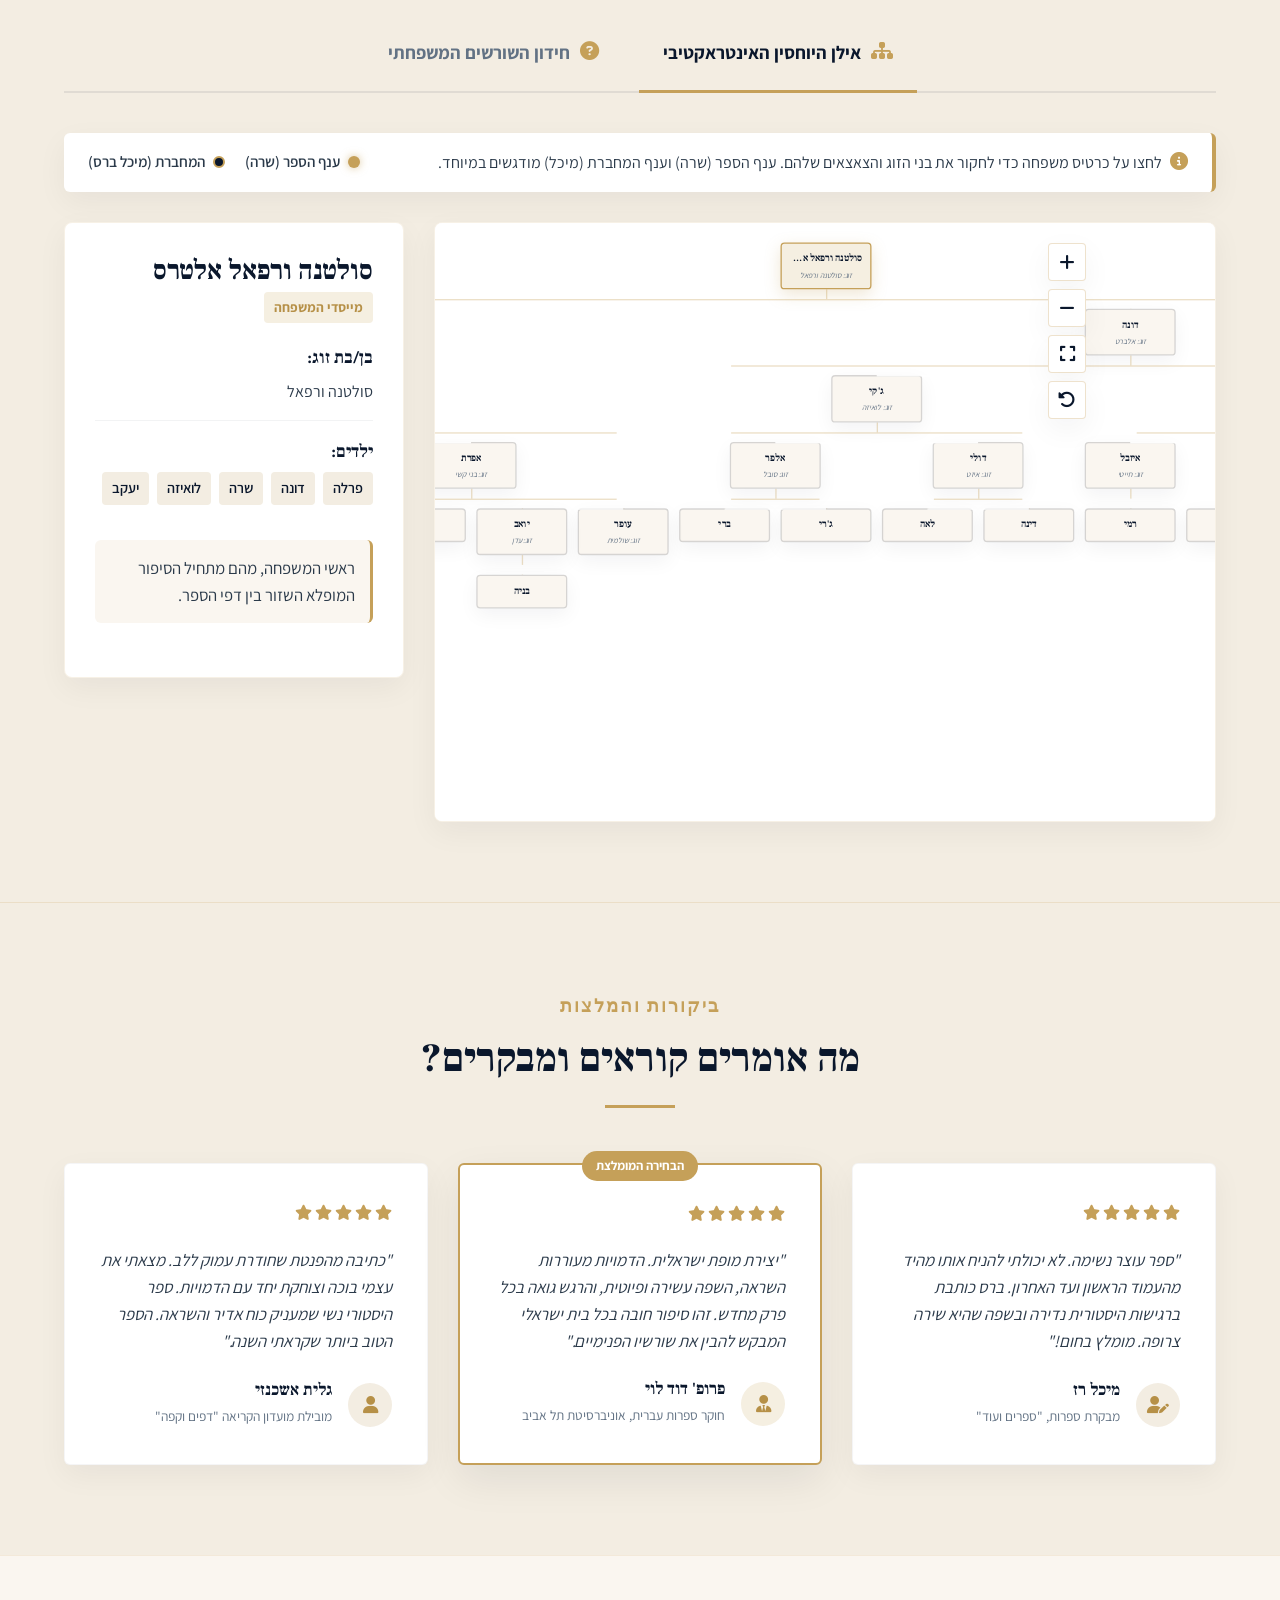
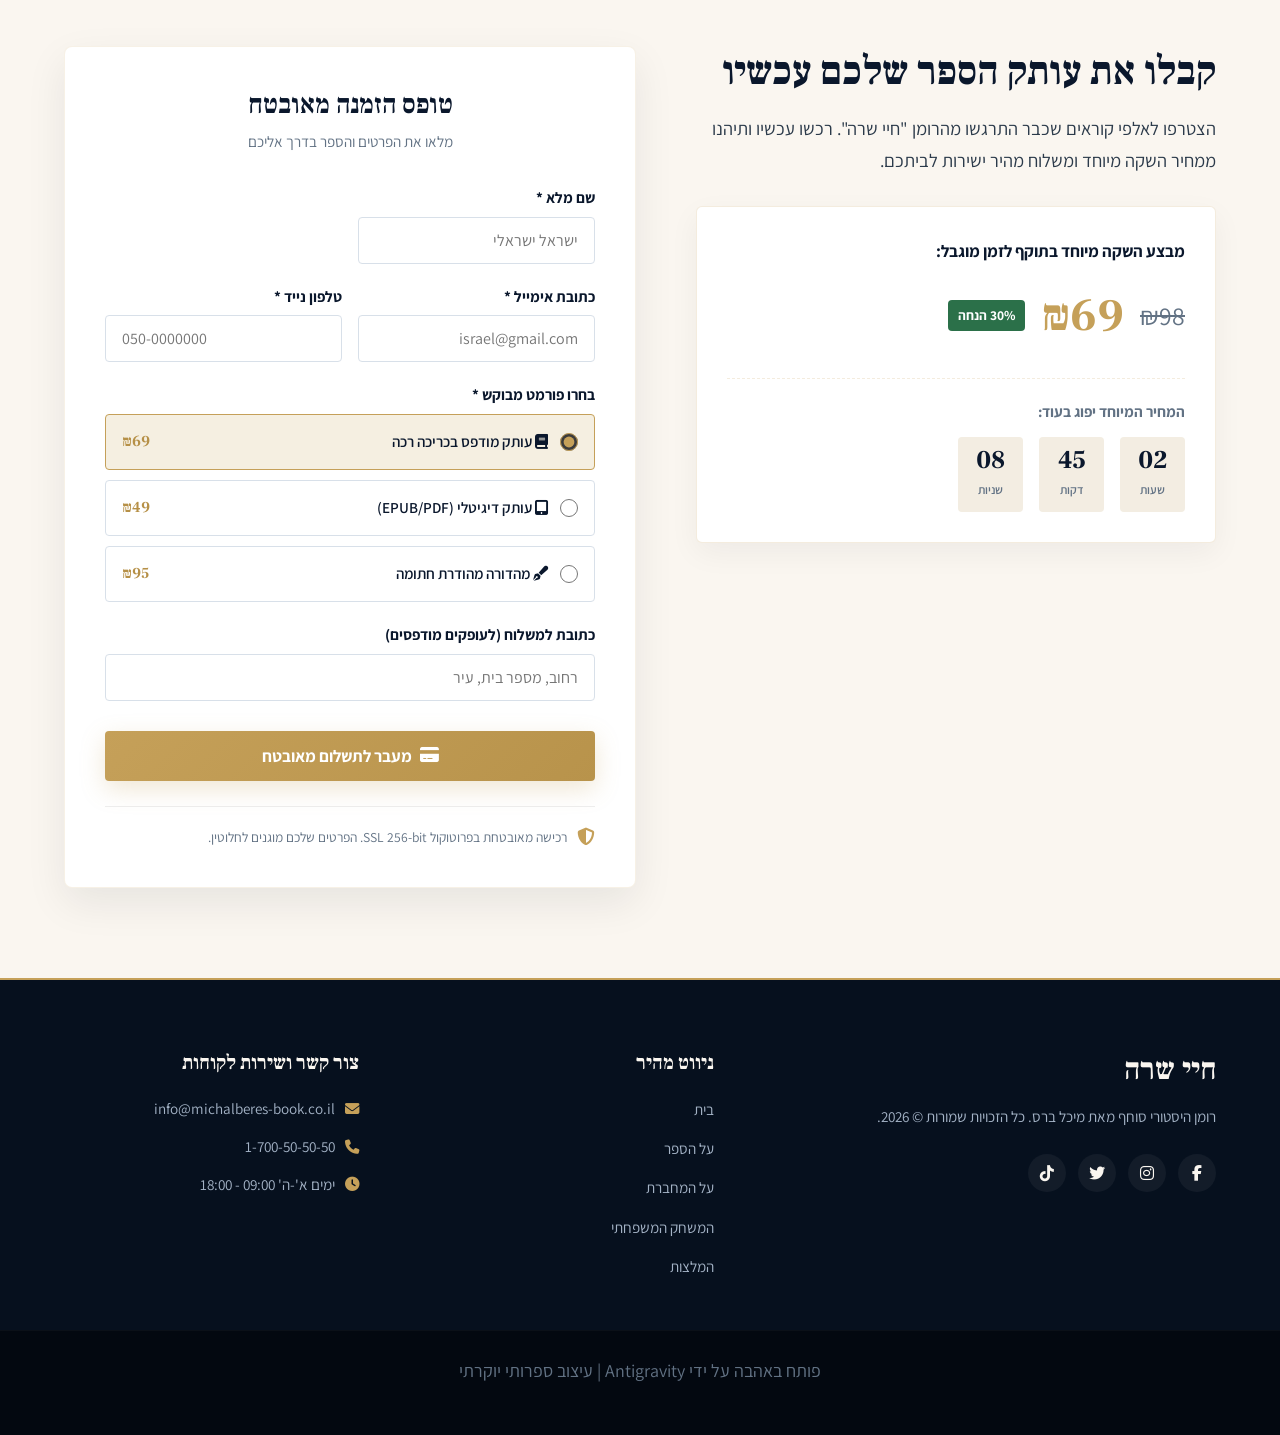
==== commit 26f89e3d: "Shrink family tree layout, make it more compact, and add zoom controls (Zoom In, Zoom Out, Fit, Rese" ====
--- a/index.html
+++ b/index.html
@@ -263,6 +263,13 @@
                             
                             <!-- Tree Canvas / Viewport Area -->
                             <div class="tree-viewport" id="treeViewport">
+                                <!-- Zoom Controls -->
+                                <div class="tree-zoom-controls">
+                                    <button id="zoomInBtn" title="הגדל (+)"><i class="fa-solid fa-plus"></i></button>
+                                    <button id="zoomOutBtn" title="הקטן (-)"><i class="fa-solid fa-minus"></i></button>
+                                    <button id="zoomFitBtn" title="התאם למסך"><i class="fa-solid fa-expand"></i></button>
+                                    <button id="zoomResetBtn" title="אפס זום"><i class="fa-solid fa-rotate-left"></i></button>
+                                </div>
                                 <div class="tree-pan-zoom" id="treePanZoom">
                                     <!-- Dynamic Flex Tree rendered by JS -->
                                 </div>
--- a/game.css
+++ b/game.css
@@ -177,15 +177,50 @@
 }
 
 .tree-pan-zoom {
-    min-width: 1200px;
-    min-height: 560px;
-    padding: 40px;
+    min-width: 1000px;
+    min-height: 480px;
+    padding: 30px;
     position: relative;
     display: flex;
     flex-direction: column;
     align-items: center;
     justify-content: flex-start;
     direction: rtl; /* RTL content direction */
+    transform-origin: top center;
+    transition: transform 0.2s ease-out;
+}
+
+/* Zoom Controls */
+.tree-zoom-controls {
+    position: absolute;
+    top: 20px;
+    right: 20px;
+    display: flex;
+    flex-direction: column;
+    gap: 8px;
+    z-index: 100;
+}
+
+.tree-zoom-controls button {
+    background-color: var(--bg-white);
+    border: 1px solid rgba(197, 160, 89, 0.3);
+    color: var(--text-primary);
+    width: 38px;
+    height: 38px;
+    border-radius: 4px;
+    cursor: pointer;
+    display: flex;
+    align-items: center;
+    justify-content: center;
+    font-size: 1.1rem;
+    box-shadow: var(--shadow-soft);
+    transition: var(--transition-quick);
+}
+
+.tree-zoom-controls button:hover {
+    background-color: var(--color-gold-light);
+    border-color: var(--color-gold);
+    color: var(--color-gold);
 }
 
 /* Tree Nodes Styles */
@@ -204,8 +239,8 @@
     background-color: var(--bg-cream);
     border: 2px solid rgba(10, 23, 44, 0.15);
     border-radius: 6px;
-    padding: 16px 20px;
-    width: 190px;
+    padding: 10px 12px;
+    width: 140px;
     text-align: center;
     cursor: pointer;
     position: relative;
@@ -228,14 +263,18 @@
 
 .family-card .card-name {
     font-family: var(--font-heading);
-    font-size: 1.25rem;
-    font-weight: 700;
-    color: var(--text-primary);
-    margin-bottom: 4px;
+    font-size: 0.95rem;
+    font-weight: 700;
+    color: var(--text-primary);
+    margin-bottom: 2px;
+    white-space: nowrap;
+    overflow: hidden;
+    text-overflow: ellipsis;
+    display: block;
 }
 
 .family-card .card-spouse {
-    font-size: 0.9rem;
+    font-size: 0.75rem;
     color: var(--text-muted);
     font-style: italic;
     white-space: nowrap;
@@ -306,7 +345,7 @@
 
 .tree-node-wrapper {
     position: relative;
-    padding-bottom: 20px;
+    padding-bottom: 15px;
 }
 
 .tree-node-wrapper.has-children::after {
@@ -315,16 +354,16 @@
     bottom: 0;
     left: 50%;
     width: 2px;
-    height: 20px;
+    height: 15px;
     background-color: rgba(197, 160, 89, 0.35);
 }
 
 .tree-children-row {
     display: flex;
     justify-content: center;
-    gap: 30px;
-    position: relative;
-    padding-top: 20px;
+    gap: 16px;
+    position: relative;
+    padding-top: 15px;
 }
 
 /* Horizontal line connector */
@@ -332,8 +371,8 @@
     content: '';
     position: absolute;
     top: 0;
-    left: calc(50% - (100% - 220px) / 2);
-    right: calc(50% - (100% - 220px) / 2);
+    left: calc(50% - (100% - 160px) / 2);
+    right: calc(50% - (100% - 160px) / 2);
     height: 2px;
     background-color: rgba(197, 160, 89, 0.35);
 }
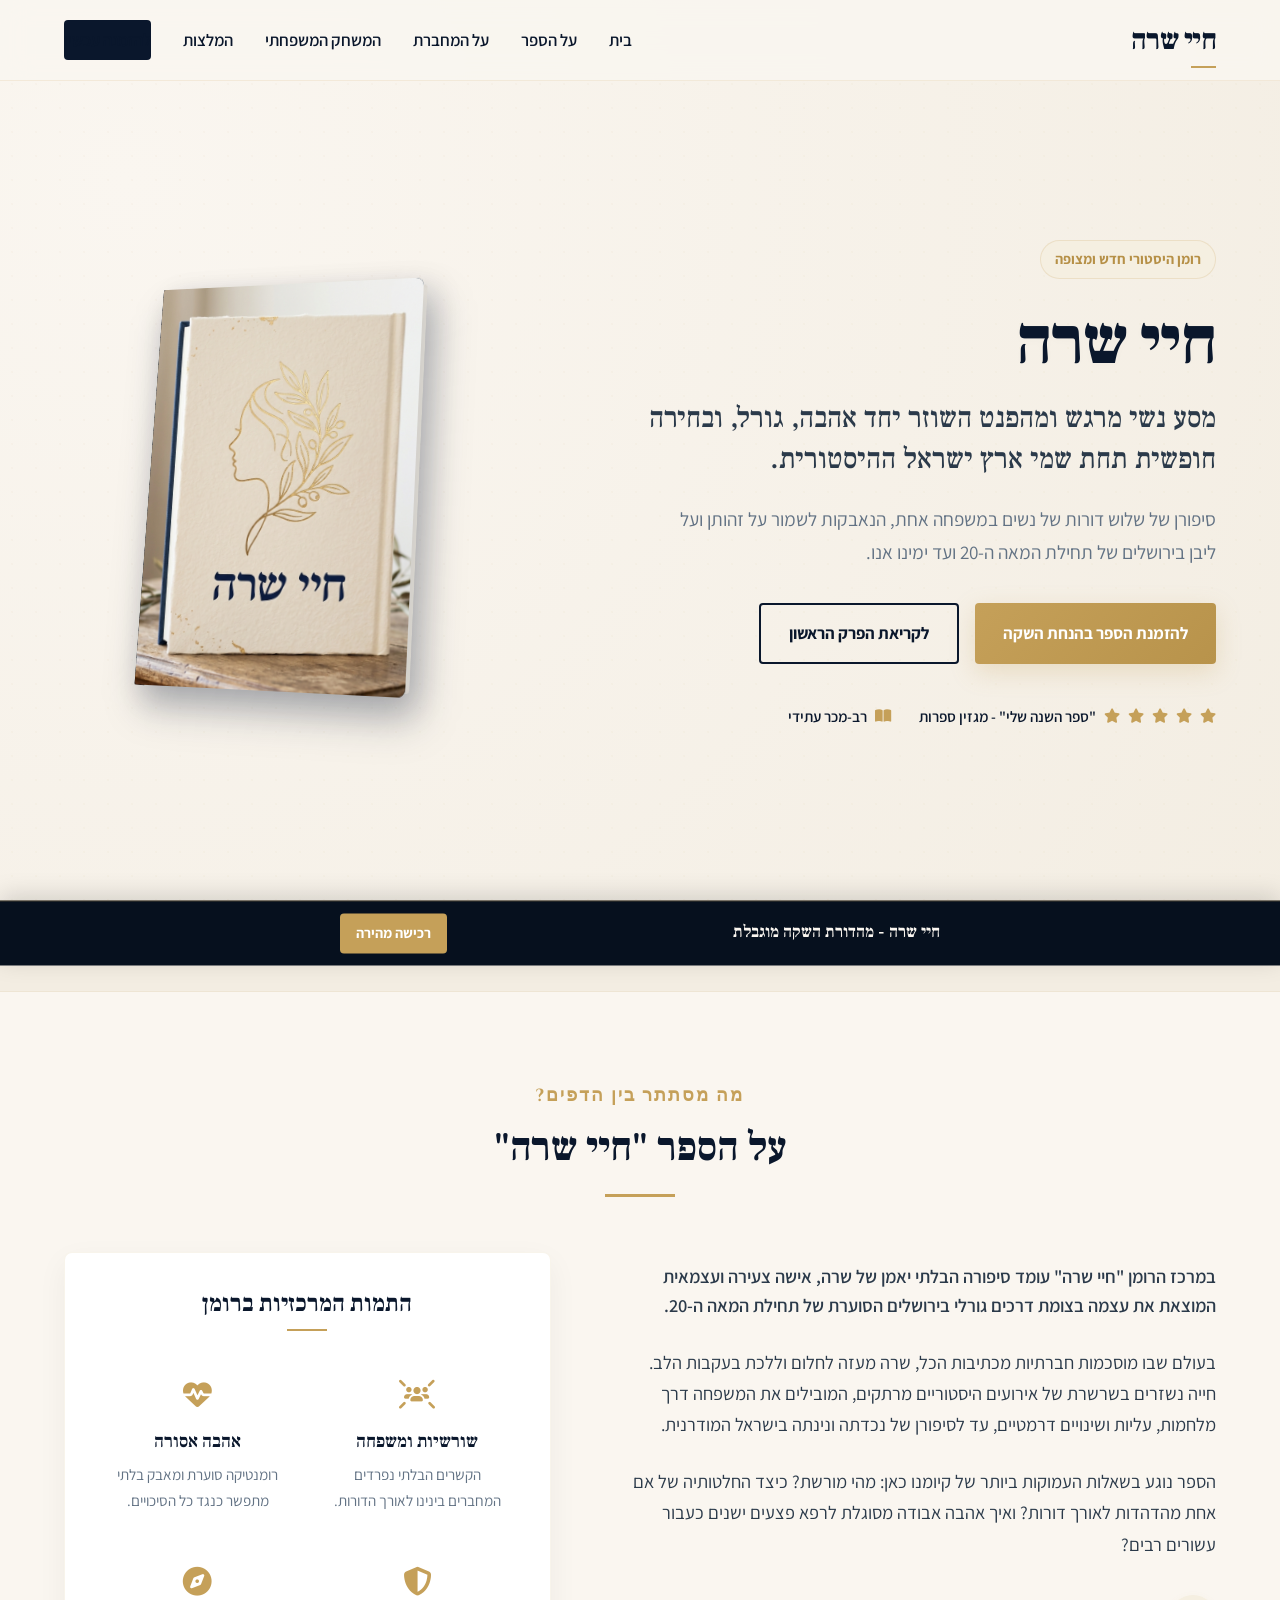
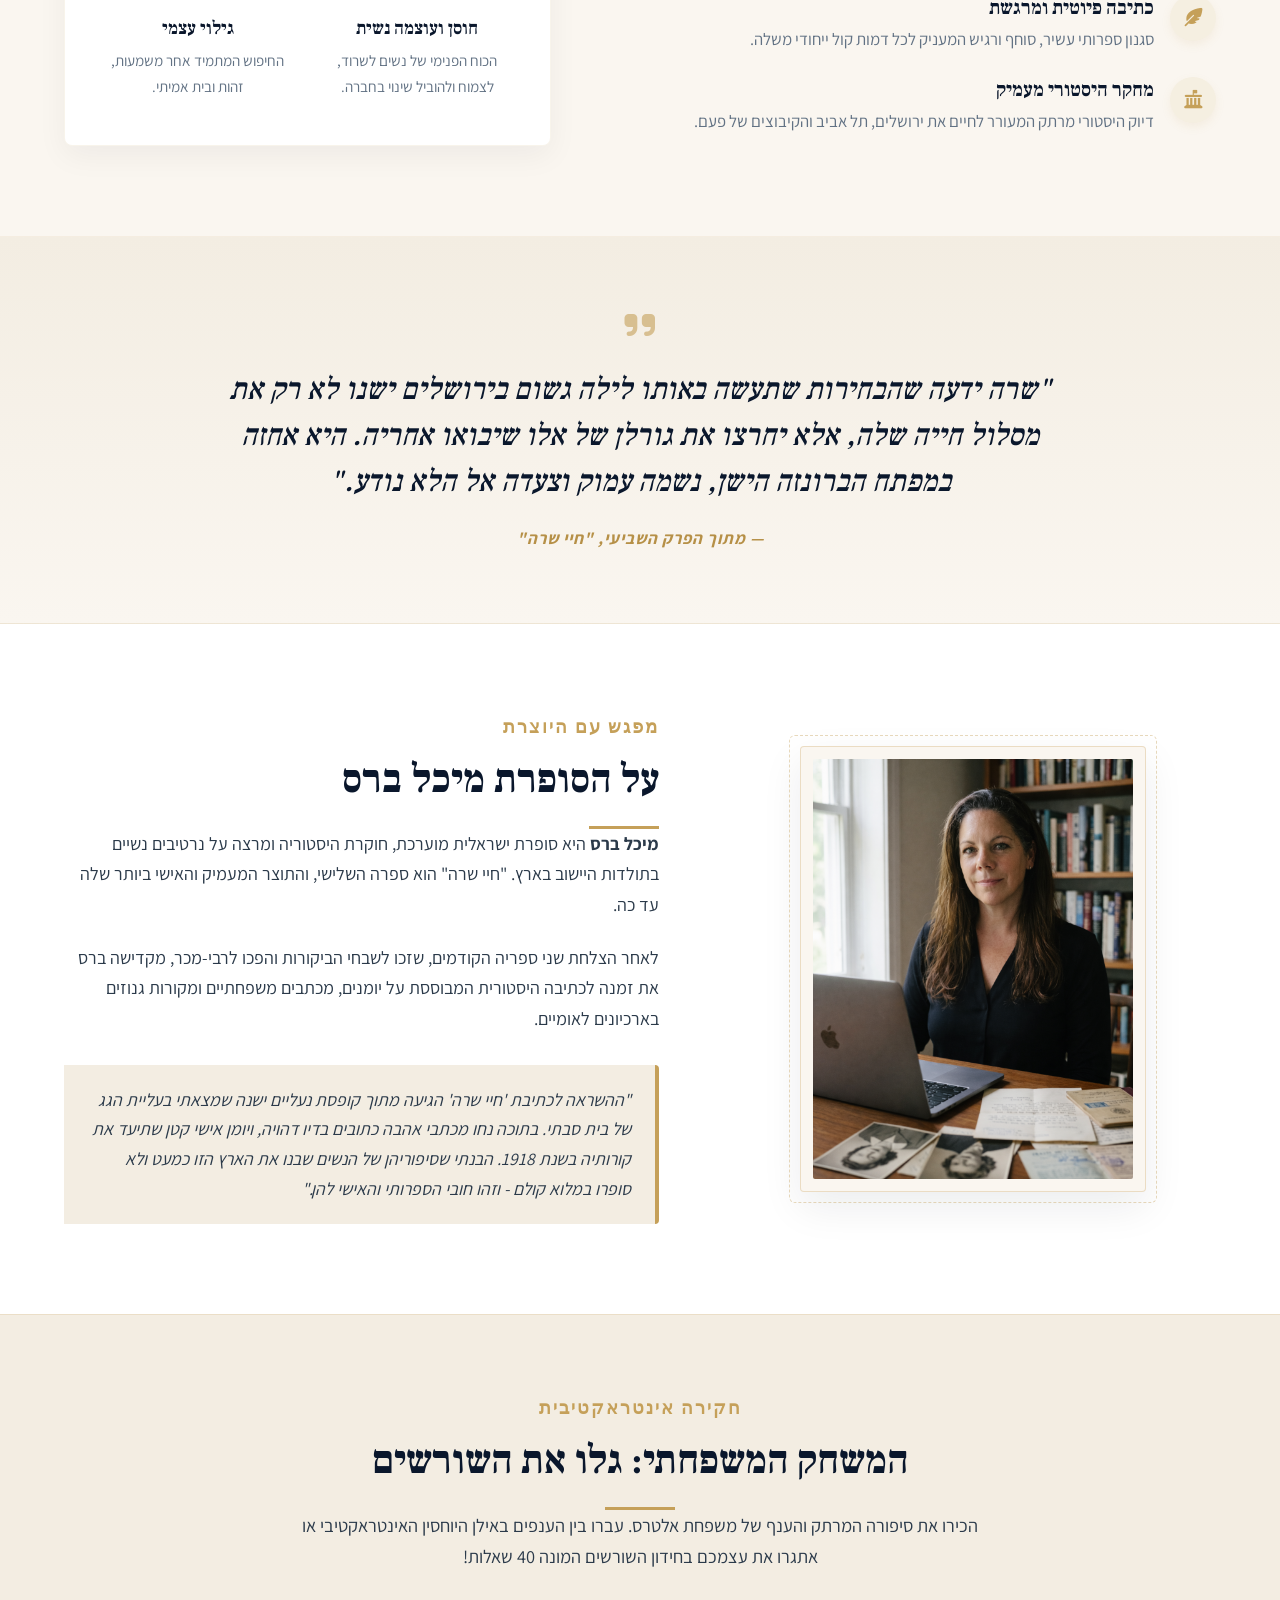
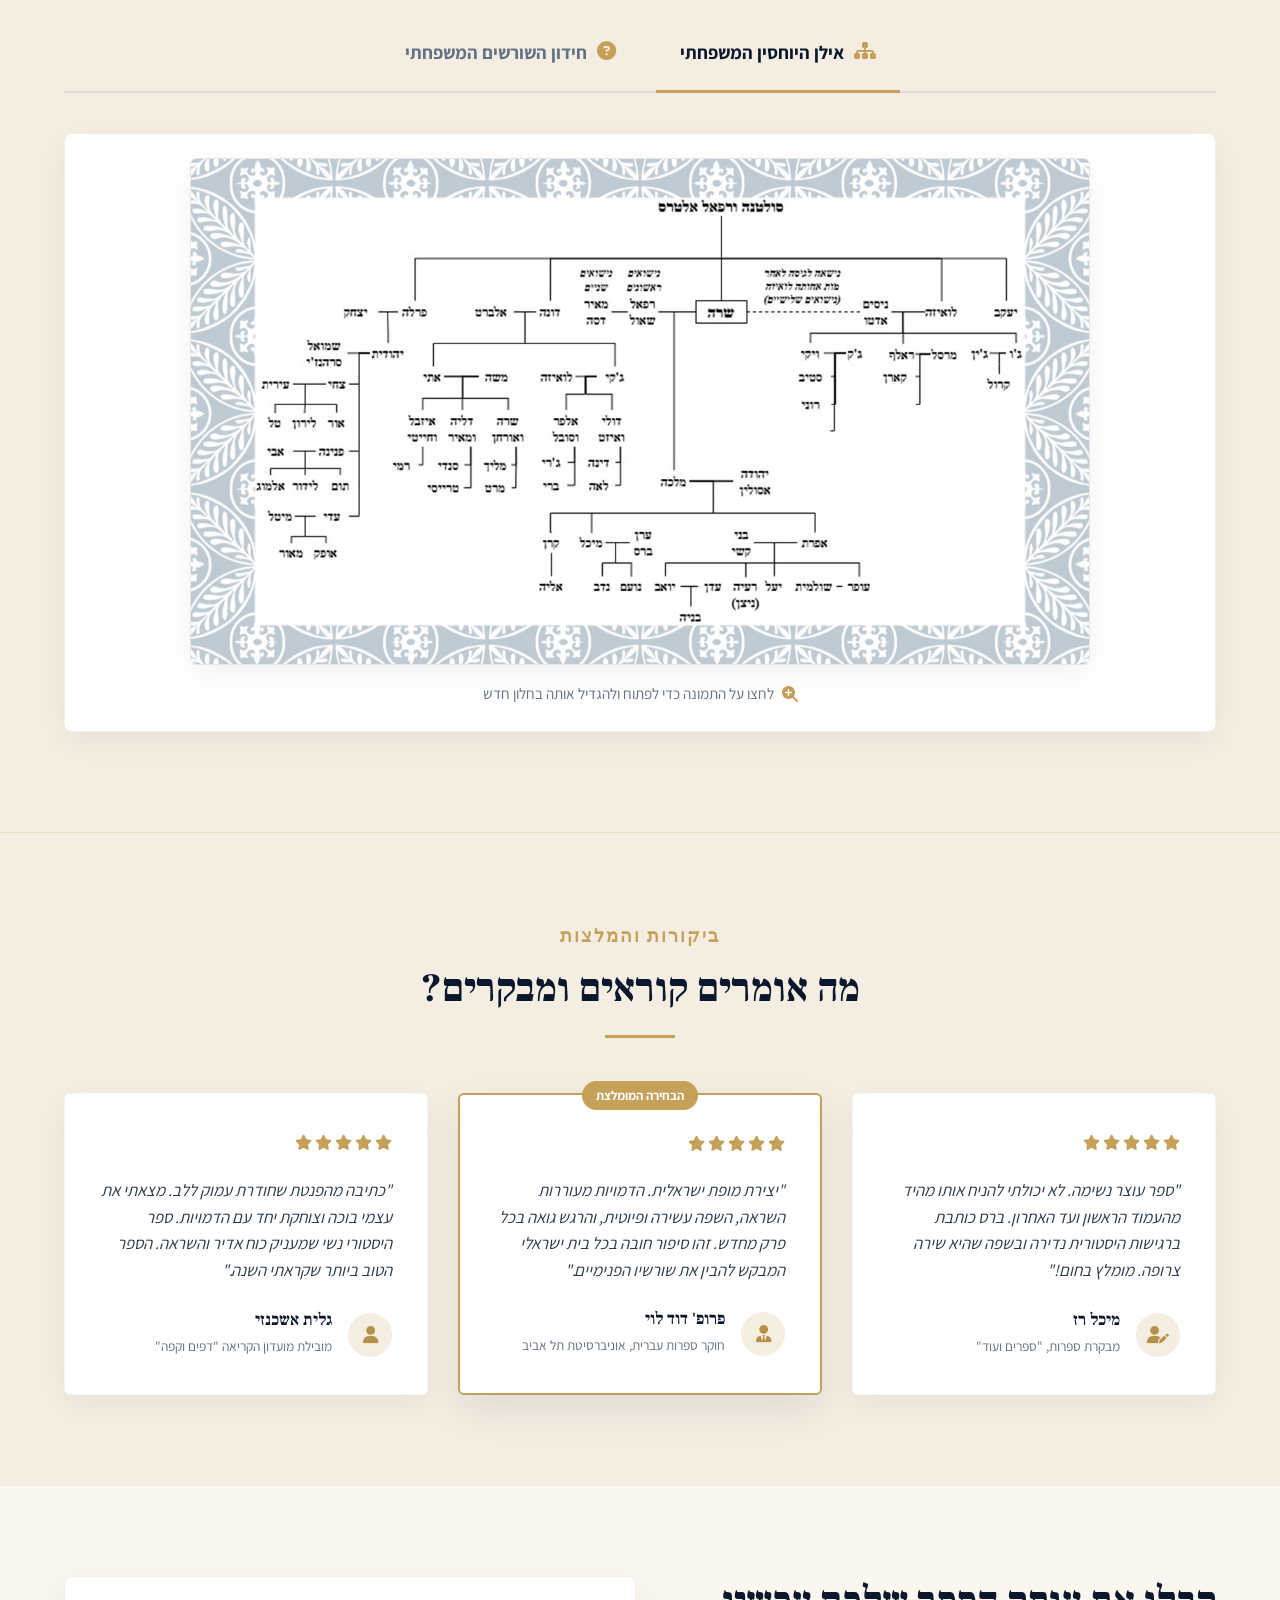
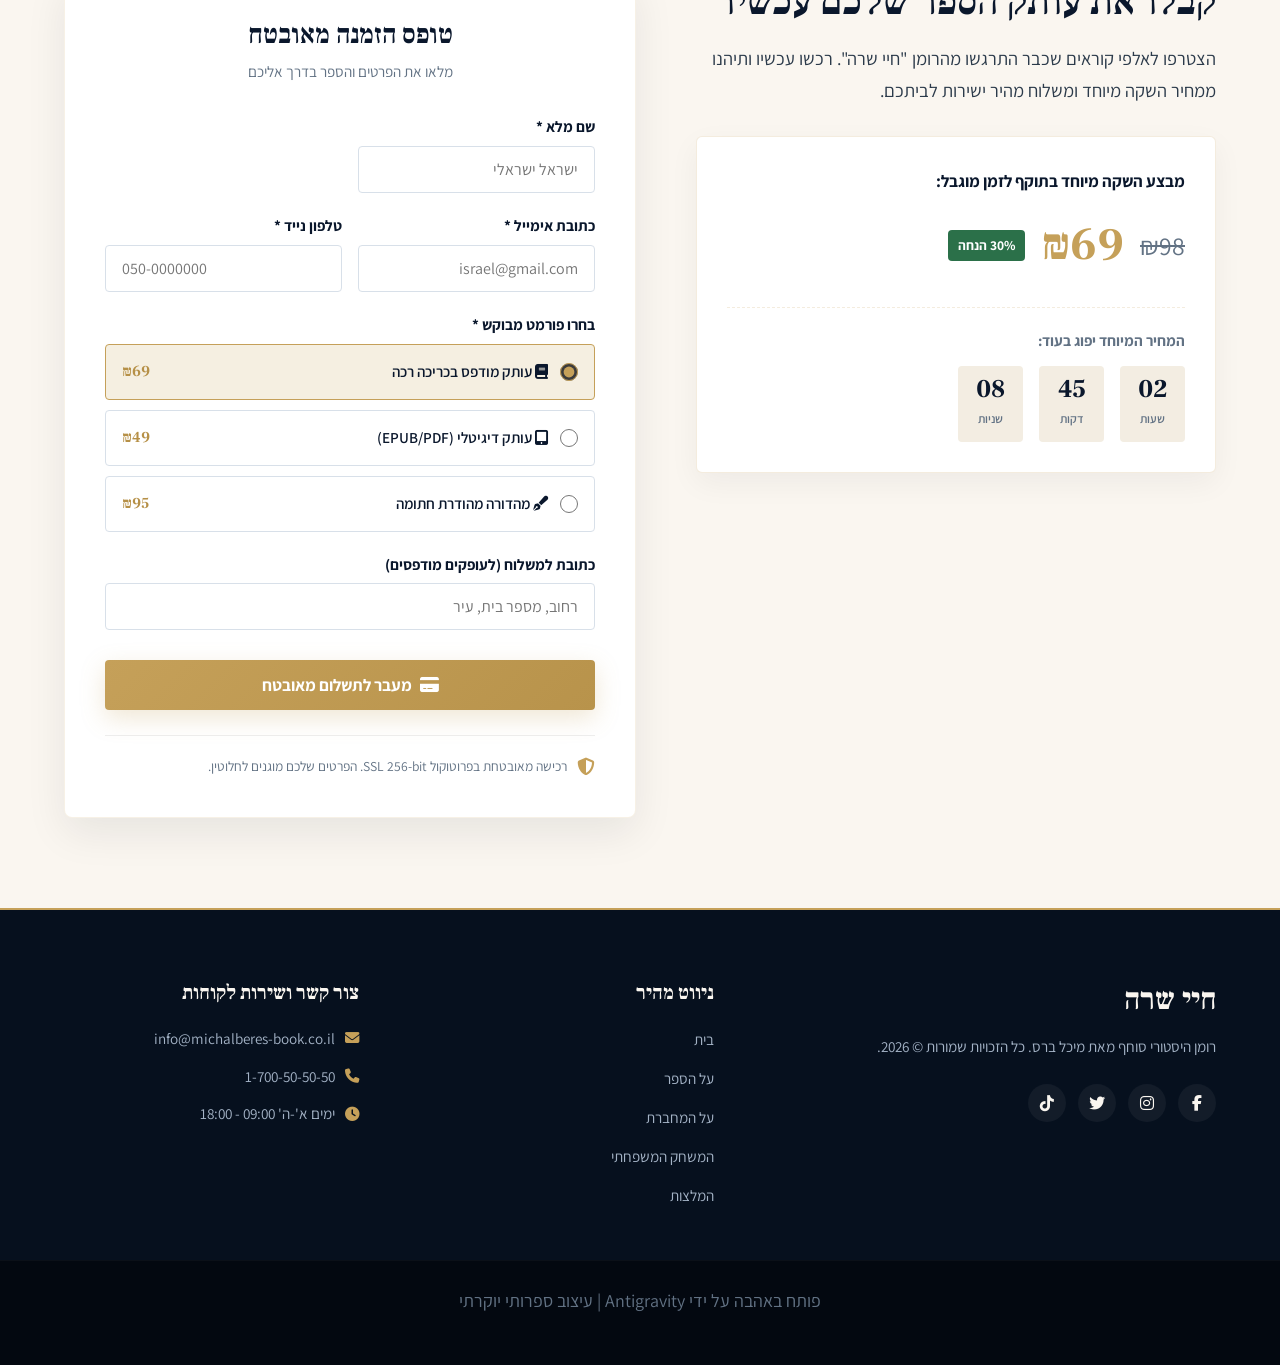
==== commit 732ba9fc: "Replace interactive family tree with static family tree image and clean up game code" ====
--- a/index.html
+++ b/index.html
@@ -240,7 +240,7 @@
                 <!-- Mode Toggle Tabs -->
                 <div class="game-tabs">
                     <button class="tab-btn active" data-tab="mode-tree">
-                        <i class="fa-solid fa-sitemap"></i> אילן היוחסין האינטראקטיבי
+                        <i class="fa-solid fa-sitemap"></i> אילן היוחסין המשפחתי
                     </button>
                     <button class="tab-btn" data-tab="mode-game">
                         <i class="fa-solid fa-circle-question"></i> חידון השורשים המשפחתי
@@ -250,46 +250,14 @@
                 <!-- Mode Content Wrapper -->
                 <div class="game-content-wrapper">
                     
-                    <!-- Mode A: The Interactive Family Tree -->
+                    <!-- Mode A: The Family Tree Image -->
                     <div class="tab-content active" id="mode-tree">
-                        <div class="tree-explorer-container">
-                            <div class="tree-instructions">
-                                <p><i class="fa-solid fa-info-circle"></i> לחצו על כרטיס משפחה כדי לחקור את בני הזוג והצאצאים שלהם. ענף הספר (שרה) וענף המחברת (מיכל) מודגשים במיוחד.</p>
-                                <div class="tree-legend">
-                                    <span class="legend-item"><span class="legend-dot book-branch"></span> ענף הספר (שרה)</span>
-                                    <span class="legend-item"><span class="legend-dot author-node"></span> המחברת (מיכל ברס)</span>
-                                </div>
-                            </div>
-                            
-                            <!-- Tree Canvas / Viewport Area -->
-                            <div class="tree-viewport" id="treeViewport">
-                                <!-- Zoom Controls -->
-                                <div class="tree-zoom-controls">
-                                    <button id="zoomInBtn" title="הגדל (+)"><i class="fa-solid fa-plus"></i></button>
-                                    <button id="zoomOutBtn" title="הקטן (-)"><i class="fa-solid fa-minus"></i></button>
-                                    <button id="zoomFitBtn" title="התאם למסך"><i class="fa-solid fa-expand"></i></button>
-                                    <button id="zoomResetBtn" title="אפס זום"><i class="fa-solid fa-rotate-left"></i></button>
-                                </div>
-                                <div class="tree-pan-zoom" id="treePanZoom">
-                                    <!-- Dynamic Flex Tree rendered by JS -->
-                                </div>
-                            </div>
-                            
-                            <!-- Detail Panel -->
-                            <div class="node-detail-panel" id="nodeDetailPanel">
-                                <h3 id="detailName">טוען נתונים...</h3>
-                                <span class="relation-badge" id="detailRelation">-</span>
-                                <div class="detail-section">
-                                    <h4>בן/בת זוג:</h4>
-                                    <p id="detailSpouse">-</p>
-                                </div>
-                                <div class="detail-section">
-                                    <h4>ילדים:</h4>
-                                    <ul id="detailChildren">
-                                        <!-- Populated by JS -->
-                                    </ul>
-                                </div>
-                                <p class="detail-story" id="detailStory">-</p>
+                        <div class="tree-image-container">
+                            <a href="family tree.jpg" target="_blank" class="tree-image-link" title="לחצו להגדלה בחלון חדש">
+                                <img src="family tree.jpg" alt="אילן היוחסין המשפחתי של משפחת אלטרס" class="family-tree-img">
+                            </a>
+                            <div class="tree-image-tip">
+                                <p><i class="fa-solid fa-search-plus"></i> לחצו על התמונה כדי לפתוח ולהגדיל אותה בחלון חדש</p>
                             </div>
                         </div>
                     </div>
--- a/game.css
+++ b/game.css
@@ -90,427 +90,63 @@
 }
 
 /* ==========================================================================
-   Mode A: Interactive Family Tree Explorer
+   Mode A: Family Tree Image
    ========================================================================== */
-.tree-explorer-container {
-    display: grid;
-    grid-template-columns: 1fr 340px;
-    gap: 30px;
-    align-items: start;
-}
-
-@media (max-width: 992px) {
-    .tree-explorer-container {
-        grid-template-columns: 1fr;
-    }
-}
-
-/* Instructions & Legend */
-.tree-instructions {
-    grid-column: 1 / -1;
-    background-color: var(--bg-white);
-    padding: 16px 24px;
-    border-radius: 6px;
-    border-right: 4px solid var(--color-gold);
-    box-shadow: var(--shadow-soft);
-    display: flex;
-    justify-content: space-between;
-    align-items: center;
-    flex-wrap: wrap;
-    gap: 16px;
-}
-
-.tree-instructions p {
-    margin: 0;
-    font-size: 1rem;
-    color: var(--text-secondary);
-    display: flex;
-    align-items: center;
-    gap: 8px;
-}
-
-.tree-instructions p i {
-    color: var(--color-gold);
-    font-size: 1.15rem;
-}
-
-.tree-legend {
-    display: flex;
-    gap: 20px;
-    font-size: 0.95rem;
-    font-weight: 600;
-}
-
-.legend-item {
-    display: flex;
-    align-items: center;
-    gap: 8px;
-}
-
-.legend-dot {
-    width: 12px;
-    height: 12px;
-    border-radius: 50%;
-    display: inline-block;
-}
-
-.legend-dot.book-branch {
-    background-color: var(--color-gold);
-    box-shadow: 0 0 8px rgba(197, 160, 89, 0.6);
-}
-
-.legend-dot.author-node {
-    background-color: var(--text-primary);
-    border: 2px solid var(--color-gold);
-}
-
-/* Viewport for Tree Navigation */
-.tree-viewport {
+.tree-image-container {
     background-color: var(--bg-white);
     border-radius: 8px;
     border: 1px solid rgba(197, 160, 89, 0.15);
+    padding: 24px;
     box-shadow: var(--shadow-soft);
-    height: 600px;
-    overflow: auto;
-    position: relative;
-    direction: ltr; /* Standard scrollbar drag direction */
-}
-
-.tree-pan-zoom {
-    min-width: 1000px;
-    min-height: 480px;
-    padding: 30px;
-    position: relative;
     display: flex;
     flex-direction: column;
     align-items: center;
-    justify-content: flex-start;
-    direction: rtl; /* RTL content direction */
-    transform-origin: top center;
-    transition: transform 0.2s ease-out;
-}
-
-/* Zoom Controls */
-.tree-zoom-controls {
-    position: absolute;
-    top: 20px;
-    right: 20px;
-    display: flex;
-    flex-direction: column;
-    gap: 8px;
-    z-index: 100;
-}
-
-.tree-zoom-controls button {
-    background-color: var(--bg-white);
-    border: 1px solid rgba(197, 160, 89, 0.3);
-    color: var(--text-primary);
-    width: 38px;
-    height: 38px;
-    border-radius: 4px;
-    cursor: pointer;
-    display: flex;
-    align-items: center;
     justify-content: center;
-    font-size: 1.1rem;
-    box-shadow: var(--shadow-soft);
-    transition: var(--transition-quick);
-}
-
-.tree-zoom-controls button:hover {
-    background-color: var(--color-gold-light);
-    border-color: var(--color-gold);
-    color: var(--color-gold);
-}
-
-/* Tree Nodes Styles */
-.tree-level {
-    display: flex;
-    justify-content: center;
-    gap: 30px;
-    position: relative;
-    width: 100%;
-    margin-bottom: 50px;
-    z-index: 2;
-}
-
-/* Cards Design */
-.family-card {
-    background-color: var(--bg-cream);
-    border: 2px solid rgba(10, 23, 44, 0.15);
+    gap: 16px;
+    margin-bottom: 20px;
+}
+
+.tree-image-link {
+    display: block;
+    width: 100%;
+    max-width: 900px;
+    overflow: hidden;
     border-radius: 6px;
-    padding: 10px 12px;
-    width: 140px;
-    text-align: center;
-    cursor: pointer;
-    position: relative;
+    border: 1px solid rgba(10, 23, 44, 0.1);
     box-shadow: var(--shadow-soft);
     transition: var(--transition-smooth);
-    user-select: none;
-}
-
-.family-card:hover {
-    transform: translateY(-5px);
+}
+
+.tree-image-link:hover {
+    transform: translateY(-3px);
     box-shadow: var(--shadow-medium);
     border-color: var(--color-gold);
 }
 
-.family-card.active-selected {
-    border-color: var(--color-gold);
-    background-color: var(--color-gold-light);
-    box-shadow: var(--shadow-gold);
-}
-
-.family-card .card-name {
-    font-family: var(--font-heading);
+.family-tree-img {
+    width: 100%;
+    height: auto;
+    display: block;
+    object-fit: contain;
+}
+
+.tree-image-tip {
+    text-align: center;
+}
+
+.tree-image-tip p {
+    margin: 0;
     font-size: 0.95rem;
-    font-weight: 700;
-    color: var(--text-primary);
-    margin-bottom: 2px;
-    white-space: nowrap;
-    overflow: hidden;
-    text-overflow: ellipsis;
-    display: block;
-}
-
-.family-card .card-spouse {
-    font-size: 0.75rem;
     color: var(--text-muted);
-    font-style: italic;
-    white-space: nowrap;
-    overflow: hidden;
-    text-overflow: ellipsis;
-    display: block;
-}
-
-/* Specific Highlight Nodes */
-.family-card.book-highlight {
-    border-color: var(--color-gold);
-    box-shadow: 0 0 15px rgba(197, 160, 89, 0.25);
-}
-
-.family-card.book-highlight::before {
-    content: 'ענף הספר';
-    position: absolute;
-    top: -10px;
-    left: 50%;
-    transform: translateX(-50%);
-    background: var(--color-gold);
-    color: var(--bg-white);
-    font-size: 0.75rem;
-    font-weight: 700;
-    padding: 2px 8px;
-    border-radius: 20px;
-    white-space: nowrap;
-    z-index: 10;
-}
-
-.family-card.author-highlight {
-    border: 2px solid var(--color-gold);
-    background-color: var(--text-primary);
-    color: var(--bg-cream);
-}
-
-.family-card.author-highlight .card-name {
+    display: flex;
+    align-items: center;
+    gap: 8px;
+    justify-content: center;
+}
+
+.tree-image-tip p i {
     color: var(--color-gold);
-}
-
-.family-card.author-highlight .card-spouse {
-    color: rgba(250, 246, 240, 0.7);
-}
-
-.family-card.author-highlight::before {
-    content: 'המחברת';
-    position: absolute;
-    top: -10px;
-    left: 50%;
-    transform: translateX(-50%);
-    background: var(--color-gold);
-    color: var(--bg-white);
-    font-size: 0.75rem;
-    font-weight: 700;
-    padding: 2px 8px;
-    border-radius: 20px;
-    white-space: nowrap;
-    z-index: 10;
-}
-
-/* Custom CSS Tree Lines */
-.tree-branch {
-    display: flex;
-    flex-direction: column;
-    align-items: center;
-    position: relative;
-}
-
-.tree-node-wrapper {
-    position: relative;
-    padding-bottom: 15px;
-}
-
-.tree-node-wrapper.has-children::after {
-    content: '';
-    position: absolute;
-    bottom: 0;
-    left: 50%;
-    width: 2px;
-    height: 15px;
-    background-color: rgba(197, 160, 89, 0.35);
-}
-
-.tree-children-row {
-    display: flex;
-    justify-content: center;
-    gap: 16px;
-    position: relative;
-    padding-top: 15px;
-}
-
-/* Horizontal line connector */
-.tree-children-row::before {
-    content: '';
-    position: absolute;
-    top: 0;
-    left: calc(50% - (100% - 160px) / 2);
-    right: calc(50% - (100% - 160px) / 2);
-    height: 2px;
-    background-color: rgba(197, 160, 89, 0.35);
-}
-
-/* Hide horizontal line if only one child */
-.tree-children-row:has(> .tree-branch:only-child)::before {
-    display: none;
-}
-
-/* Vertical line from connector to child */
-.tree-children-row > .tree-branch::before {
-    content: '';
-    position: absolute;
-    top: 0;
-    left: 50%;
-    width: 2px;
-    height: 20px;
-    background-color: rgba(197, 160, 89, 0.35);
-}
-
-/* Fix connector line bounds */
-.tree-children-row > .tree-branch:first-child::after {
-    content: '';
-    position: absolute;
-    top: 0;
-    right: 50%;
-    left: 0;
-    height: 2px;
-    background-color: var(--bg-white); /* Masks left overhang */
-    z-index: 1;
-}
-
-.tree-children-row > .tree-branch:last-child::after {
-    content: '';
-    position: absolute;
-    top: 0;
-    left: 50%;
-    right: 0;
-    height: 2px;
-    background-color: var(--bg-white); /* Masks right overhang */
-    z-index: 1;
-}
-
-.tree-children-row > .tree-branch:only-child::after {
-    display: none;
-}
-
-/* Node Detail Panel */
-.node-detail-panel {
-    background-color: var(--bg-white);
-    border-radius: 8px;
-    border: 1px solid rgba(197, 160, 89, 0.15);
-    padding: 30px;
-    box-shadow: var(--shadow-soft);
-    position: sticky;
-    top: 100px;
-    animation: fadeIn 0.4s ease;
-}
-
-@keyframes fadeIn {
-    from { opacity: 0; transform: translateY(10px); }
-    to { opacity: 1; transform: translateY(0); }
-}
-
-.node-detail-panel h3 {
-    font-size: 1.7rem;
-    font-weight: 800;
-    margin-bottom: 4px;
-    color: var(--text-primary);
-}
-
-.relation-badge {
-    display: inline-block;
-    padding: 4px 10px;
-    background-color: var(--color-gold-light);
-    color: var(--color-gold-hover);
-    font-size: 0.85rem;
-    font-weight: 700;
-    border-radius: 4px;
-    margin-bottom: 24px;
-}
-
-.detail-section {
-    margin-bottom: 20px;
-    border-bottom: 1px solid rgba(10, 23, 44, 0.05);
-    padding-bottom: 15px;
-}
-
-.detail-section:last-of-type {
-    border-bottom: none;
-}
-
-.detail-section h4 {
-    font-size: 1.1rem;
-    margin-bottom: 8px;
-    color: var(--text-primary);
-    font-weight: 700;
-}
-
-.detail-section p, .detail-section ul {
     font-size: 1rem;
-    color: var(--text-secondary);
-    margin: 0;
-}
-
-.detail-section ul {
-    list-style: none;
-    padding: 0;
-    display: flex;
-    flex-wrap: wrap;
-    gap: 8px;
-}
-
-.detail-section ul li {
-    background-color: var(--bg-cream-dark);
-    padding: 4px 10px;
-    border-radius: 4px;
-    font-size: 0.9rem;
-    font-weight: 600;
-    color: var(--text-primary);
-    cursor: pointer;
-    transition: var(--transition-quick);
-}
-
-.detail-section ul li:hover {
-    background-color: var(--color-gold);
-    color: var(--bg-white);
-}
-
-.detail-story {
-    font-size: 1.05rem;
-    line-height: 1.6;
-    color: var(--text-secondary);
-    margin-top: 15px;
-    background-color: var(--bg-cream);
-    padding: 15px;
-    border-radius: 6px;
-    border-right: 3px solid var(--color-gold);
 }
 
 /* ==========================================================================
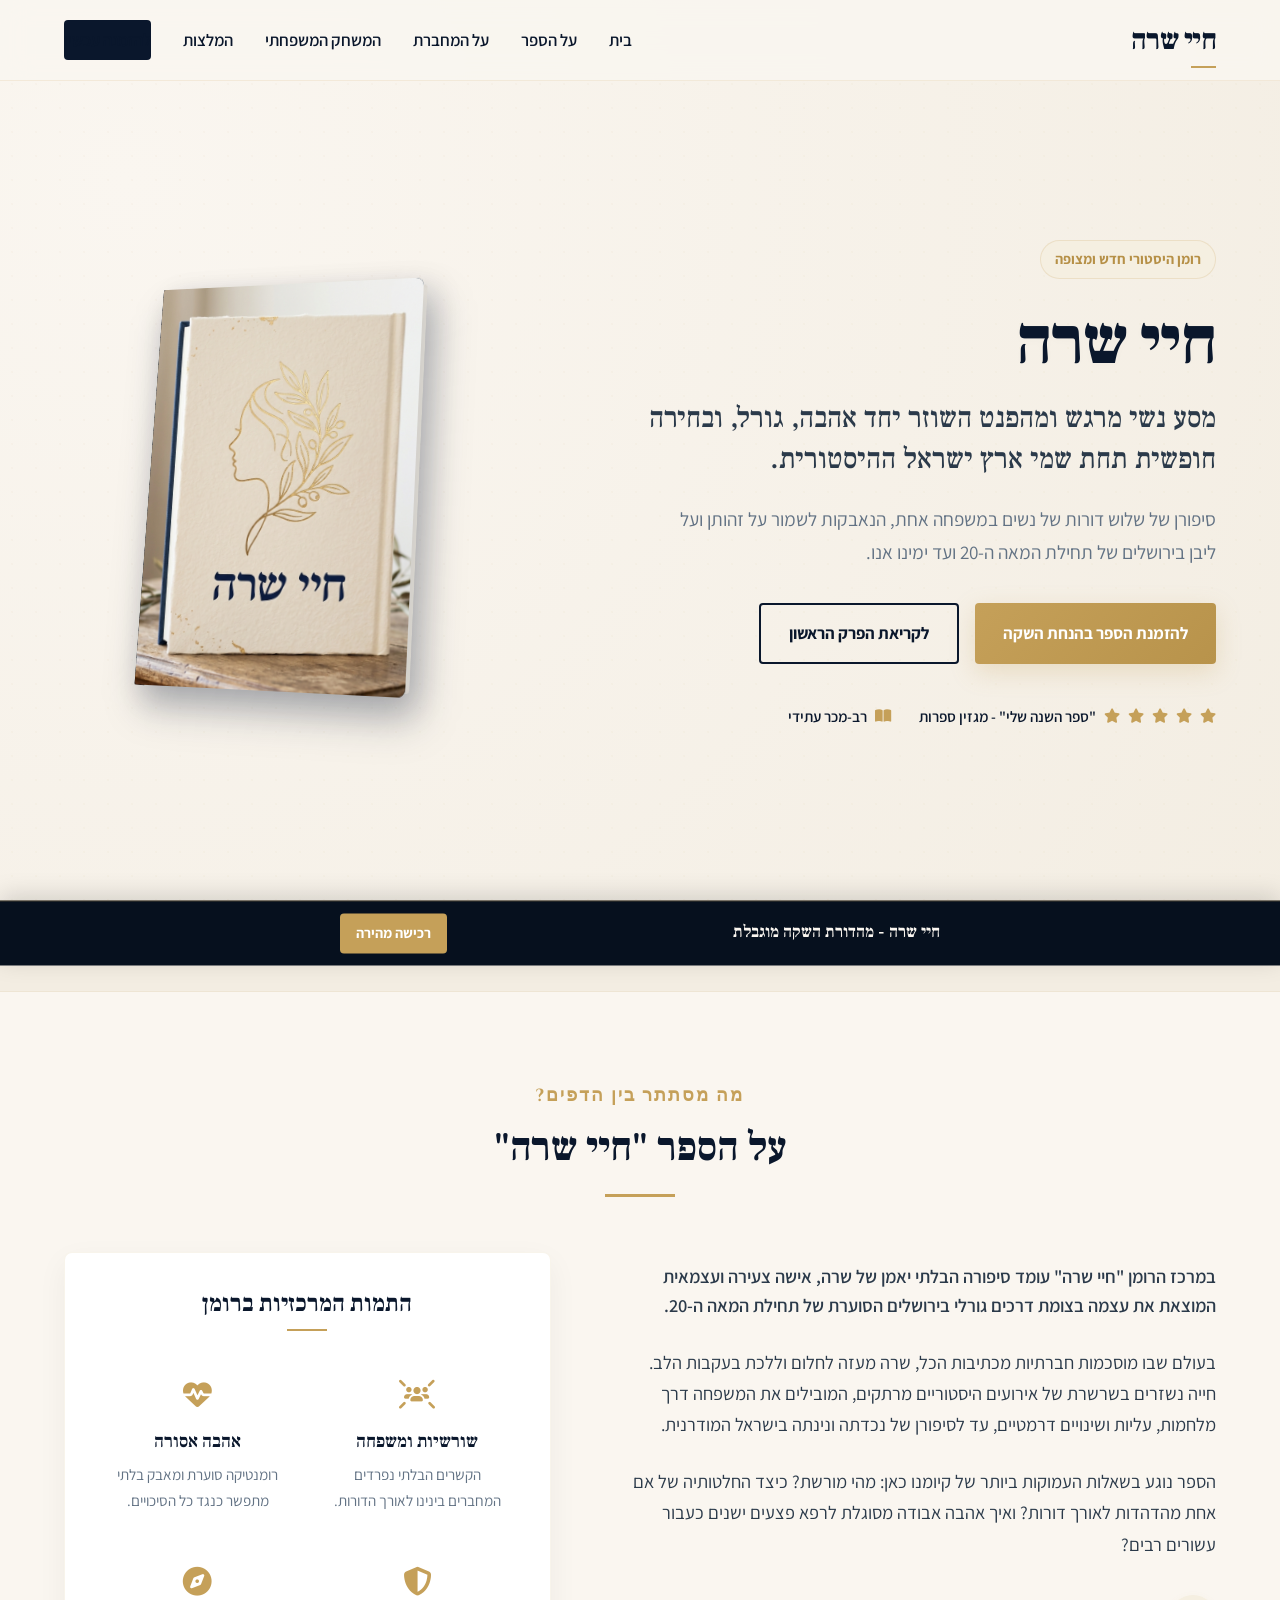
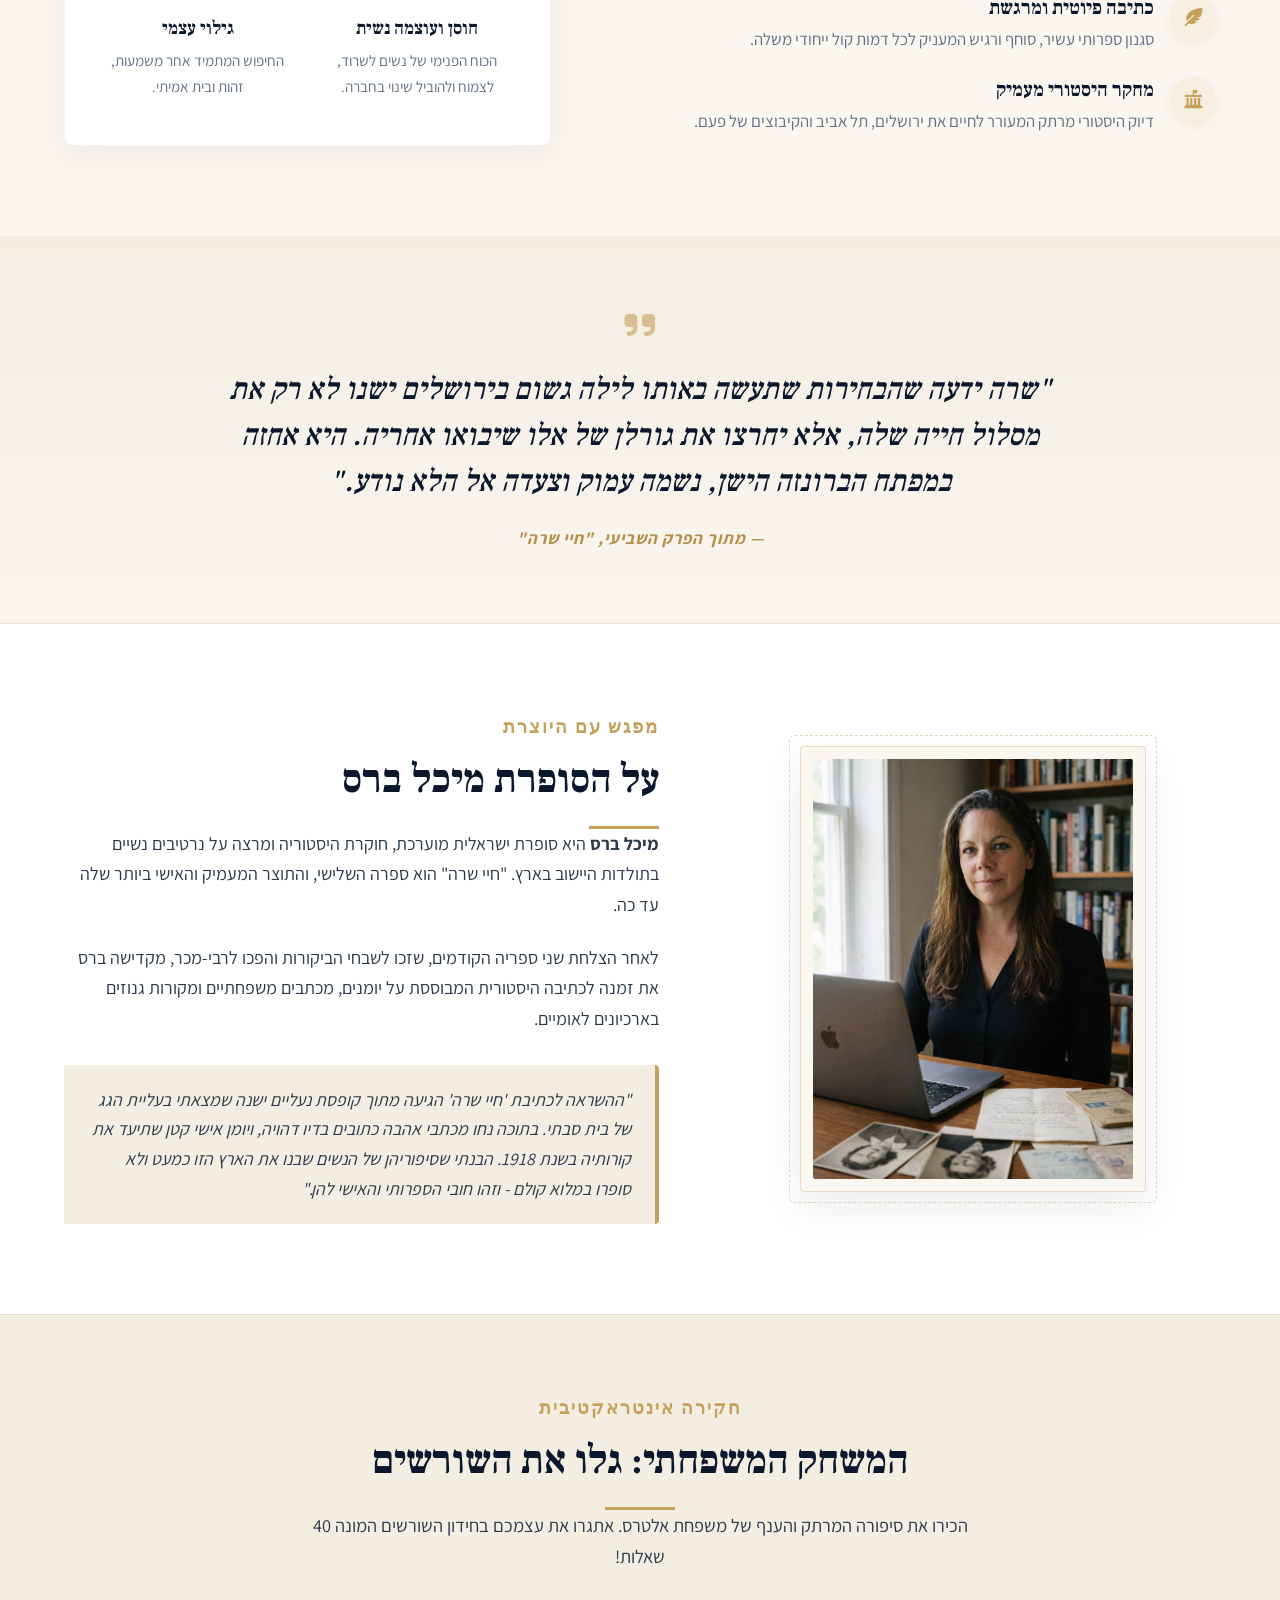
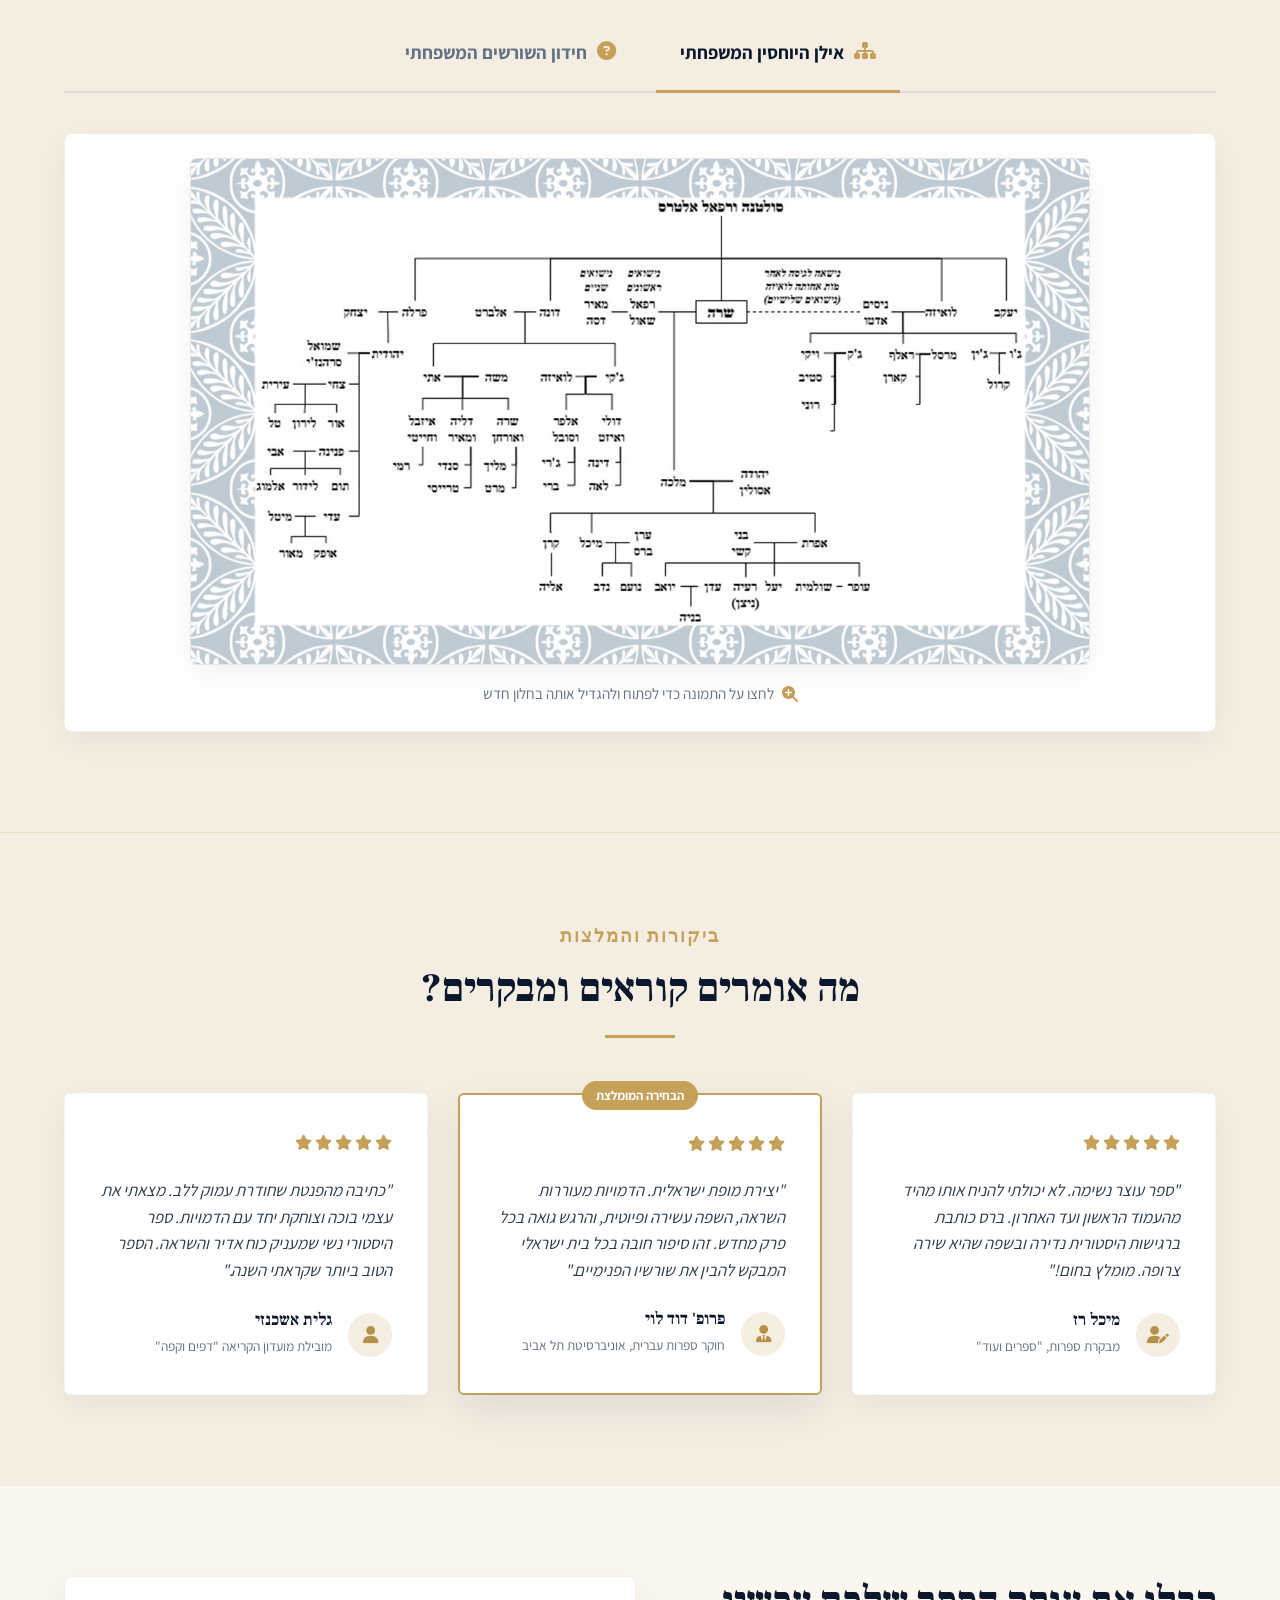
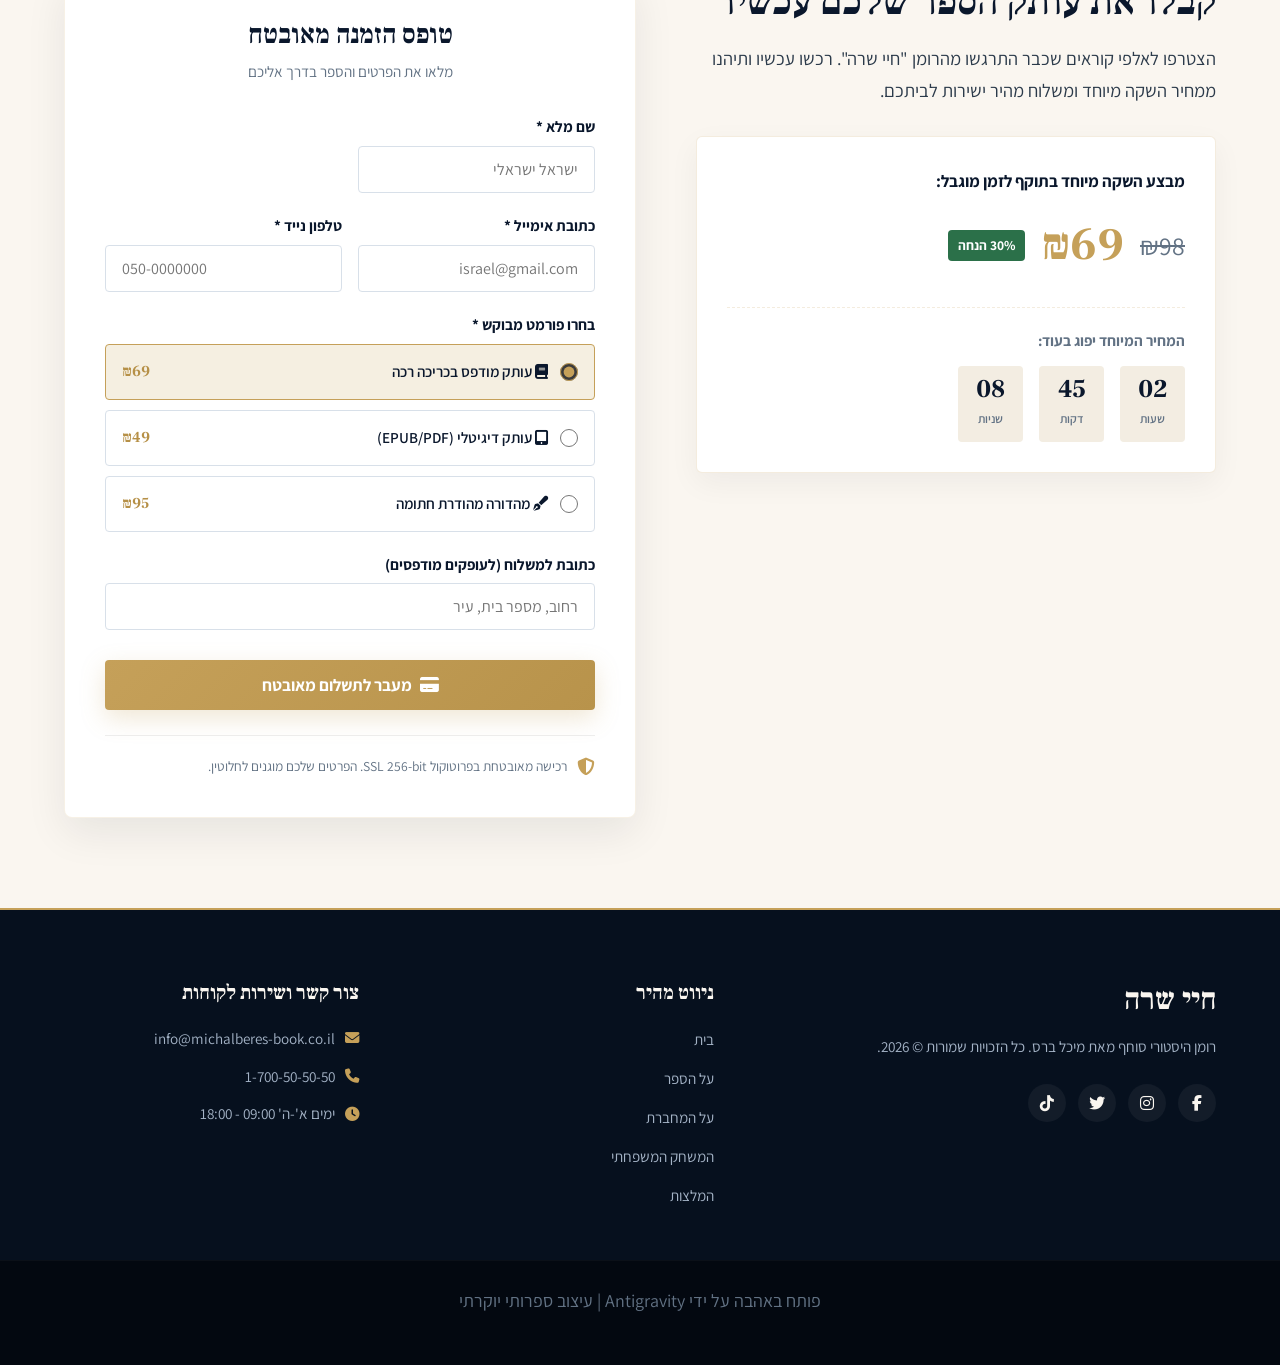
==== commit bf5e2912: "Update game intro text in index.html" ====
--- a/index.html
+++ b/index.html
@@ -233,7 +233,7 @@
                     <h2 class="section-title">המשחק המשפחתי: גלו את השורשים</h2>
                     <div class="title-divider"></div>
                     <p class="game-intro-text">
-                        הכירו את סיפורה המרתק והענף של משפחת אלטרס. עברו בין הענפים באילן היוחסין האינטראקטיבי או אתגרו את עצמכם בחידון השורשים המונה 40 שאלות!
+                        הכירו את סיפורה המרתק והענף של משפחת אלטרס. אתגרו את עצמכם בחידון השורשים המונה 40 שאלות!
                     </p>
                 </div>
 
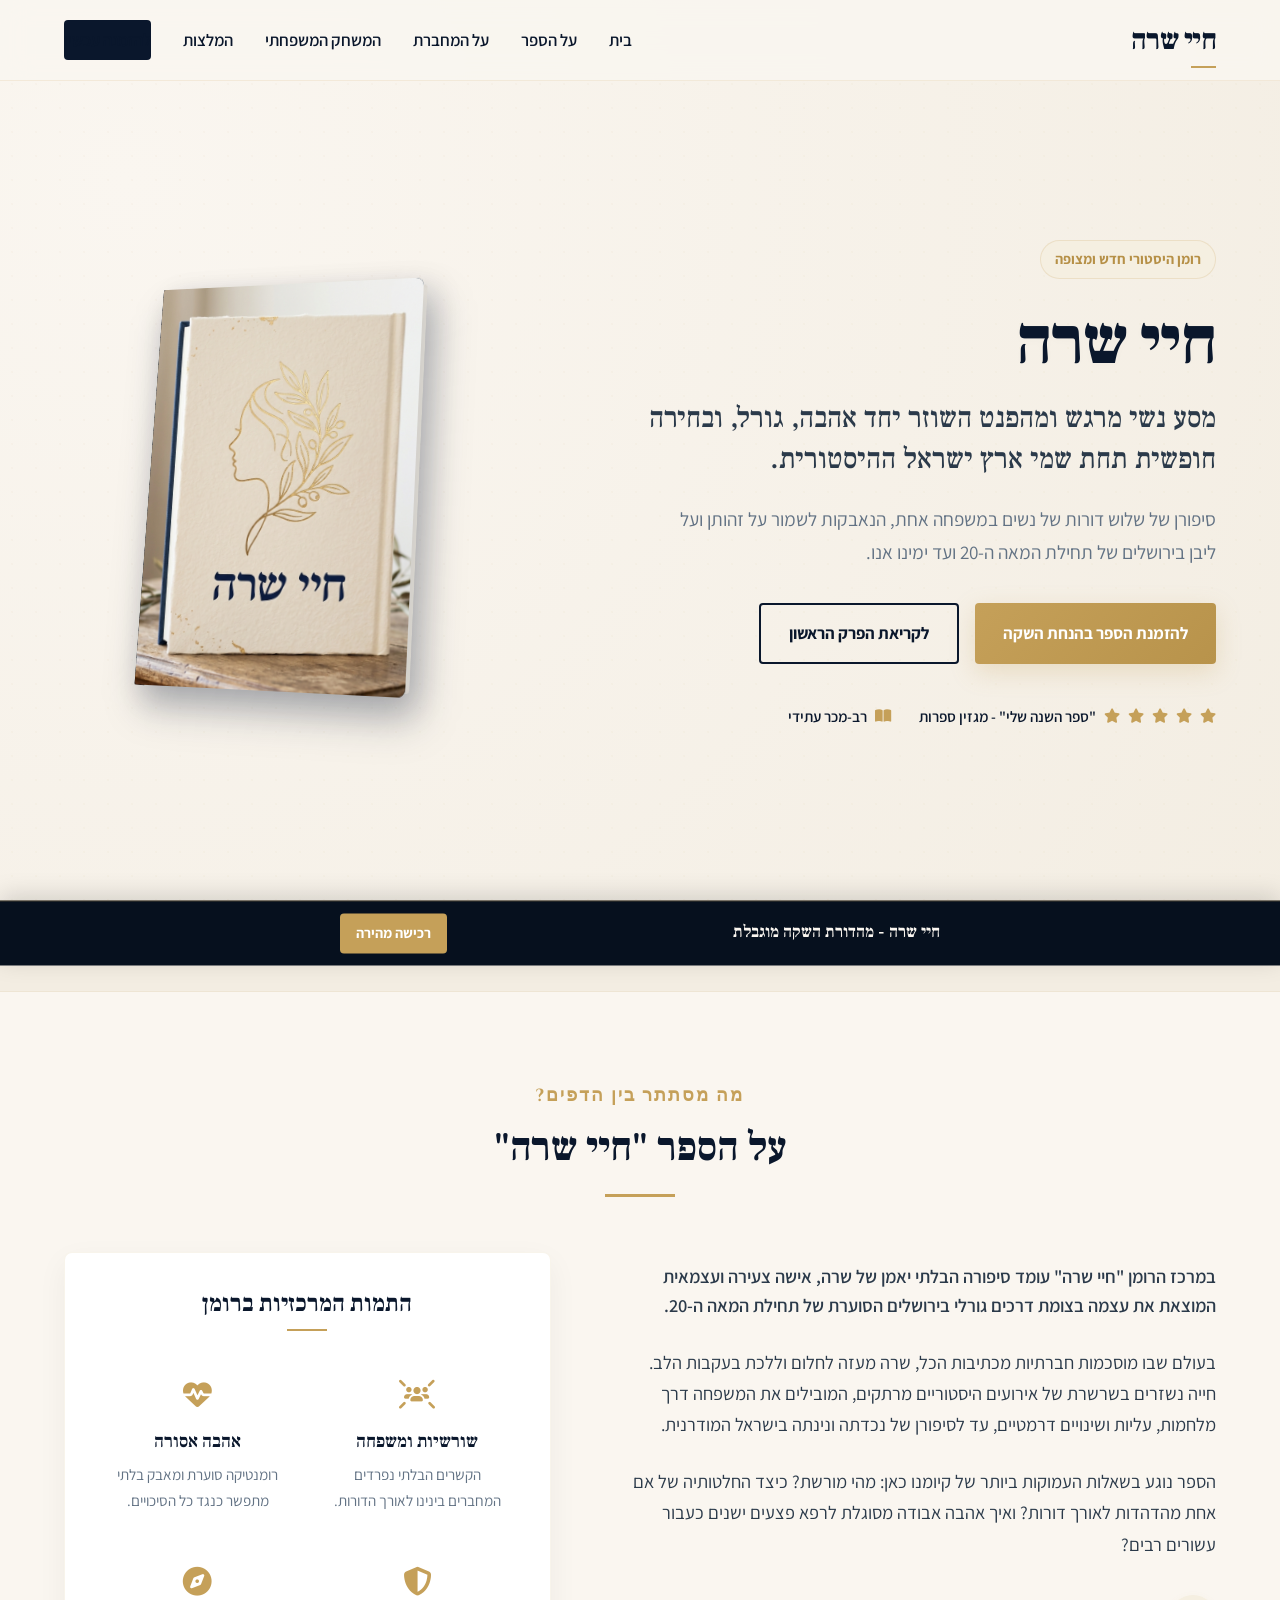
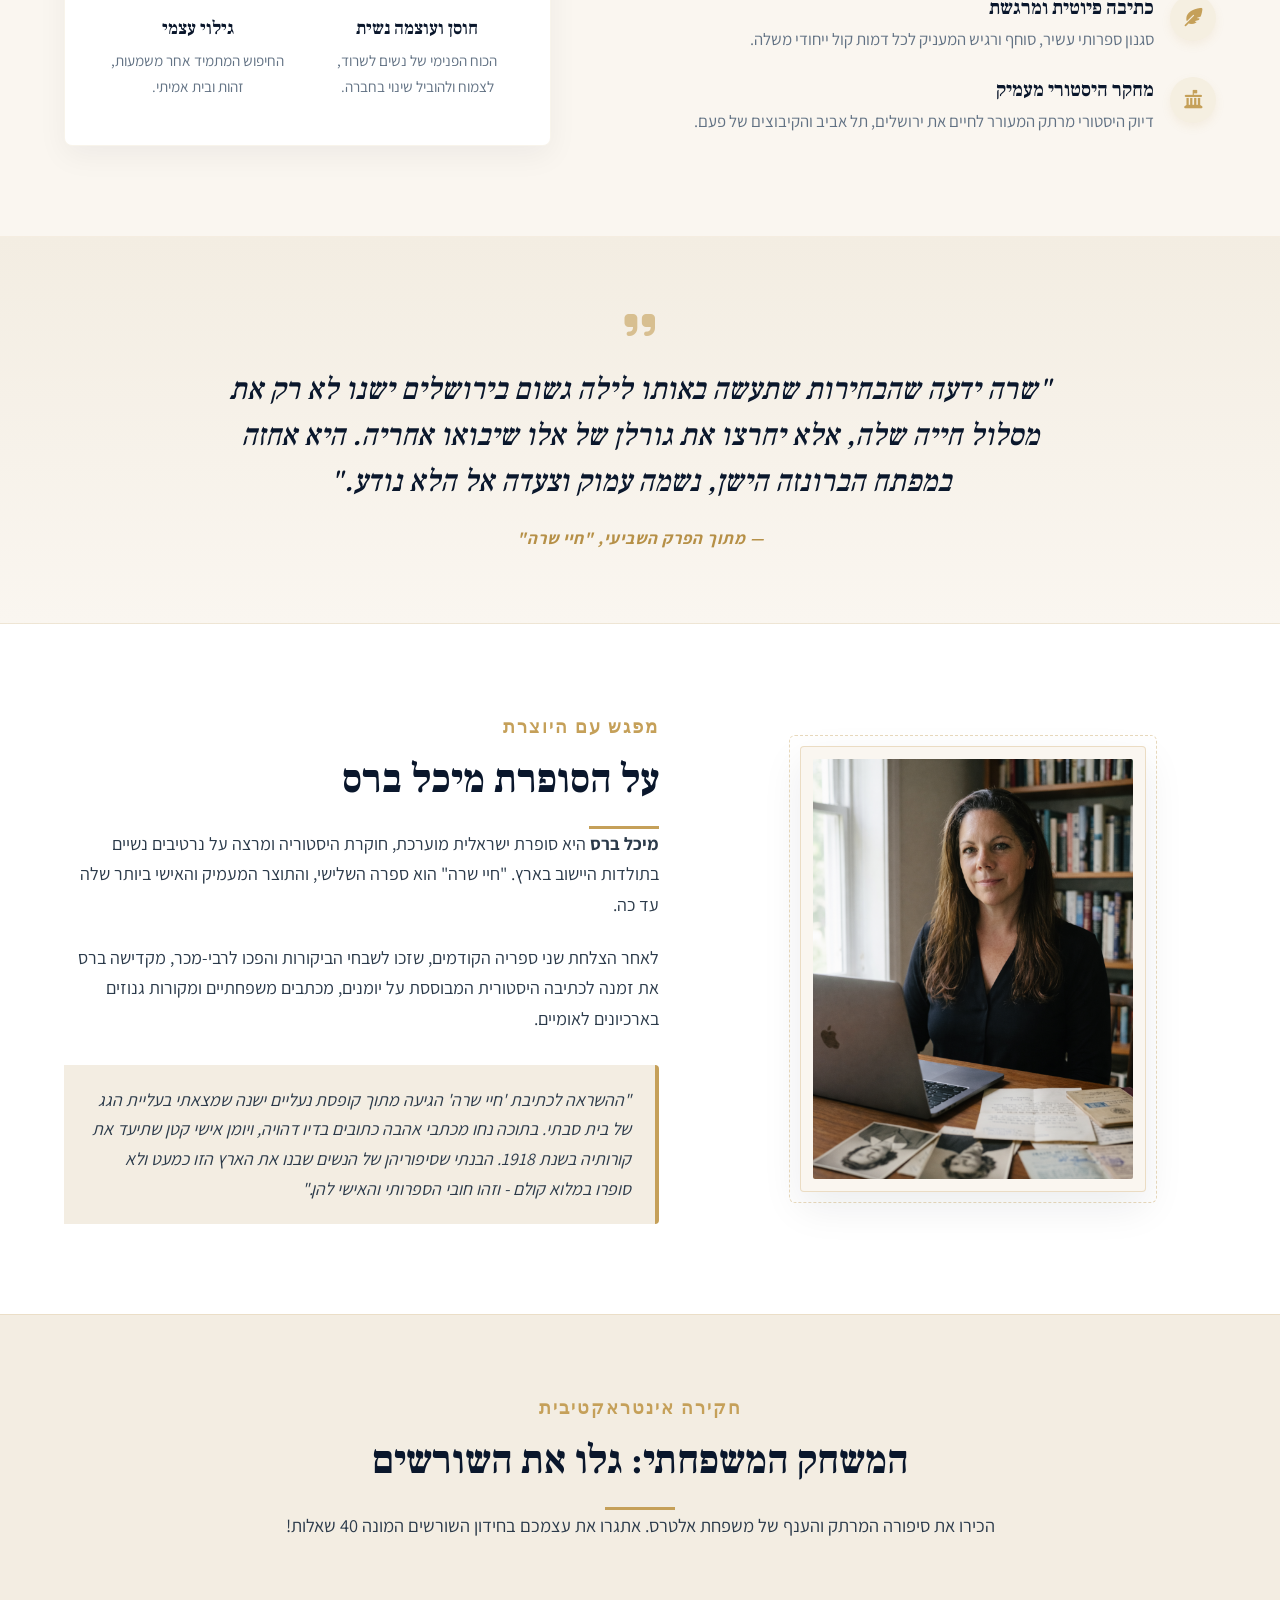
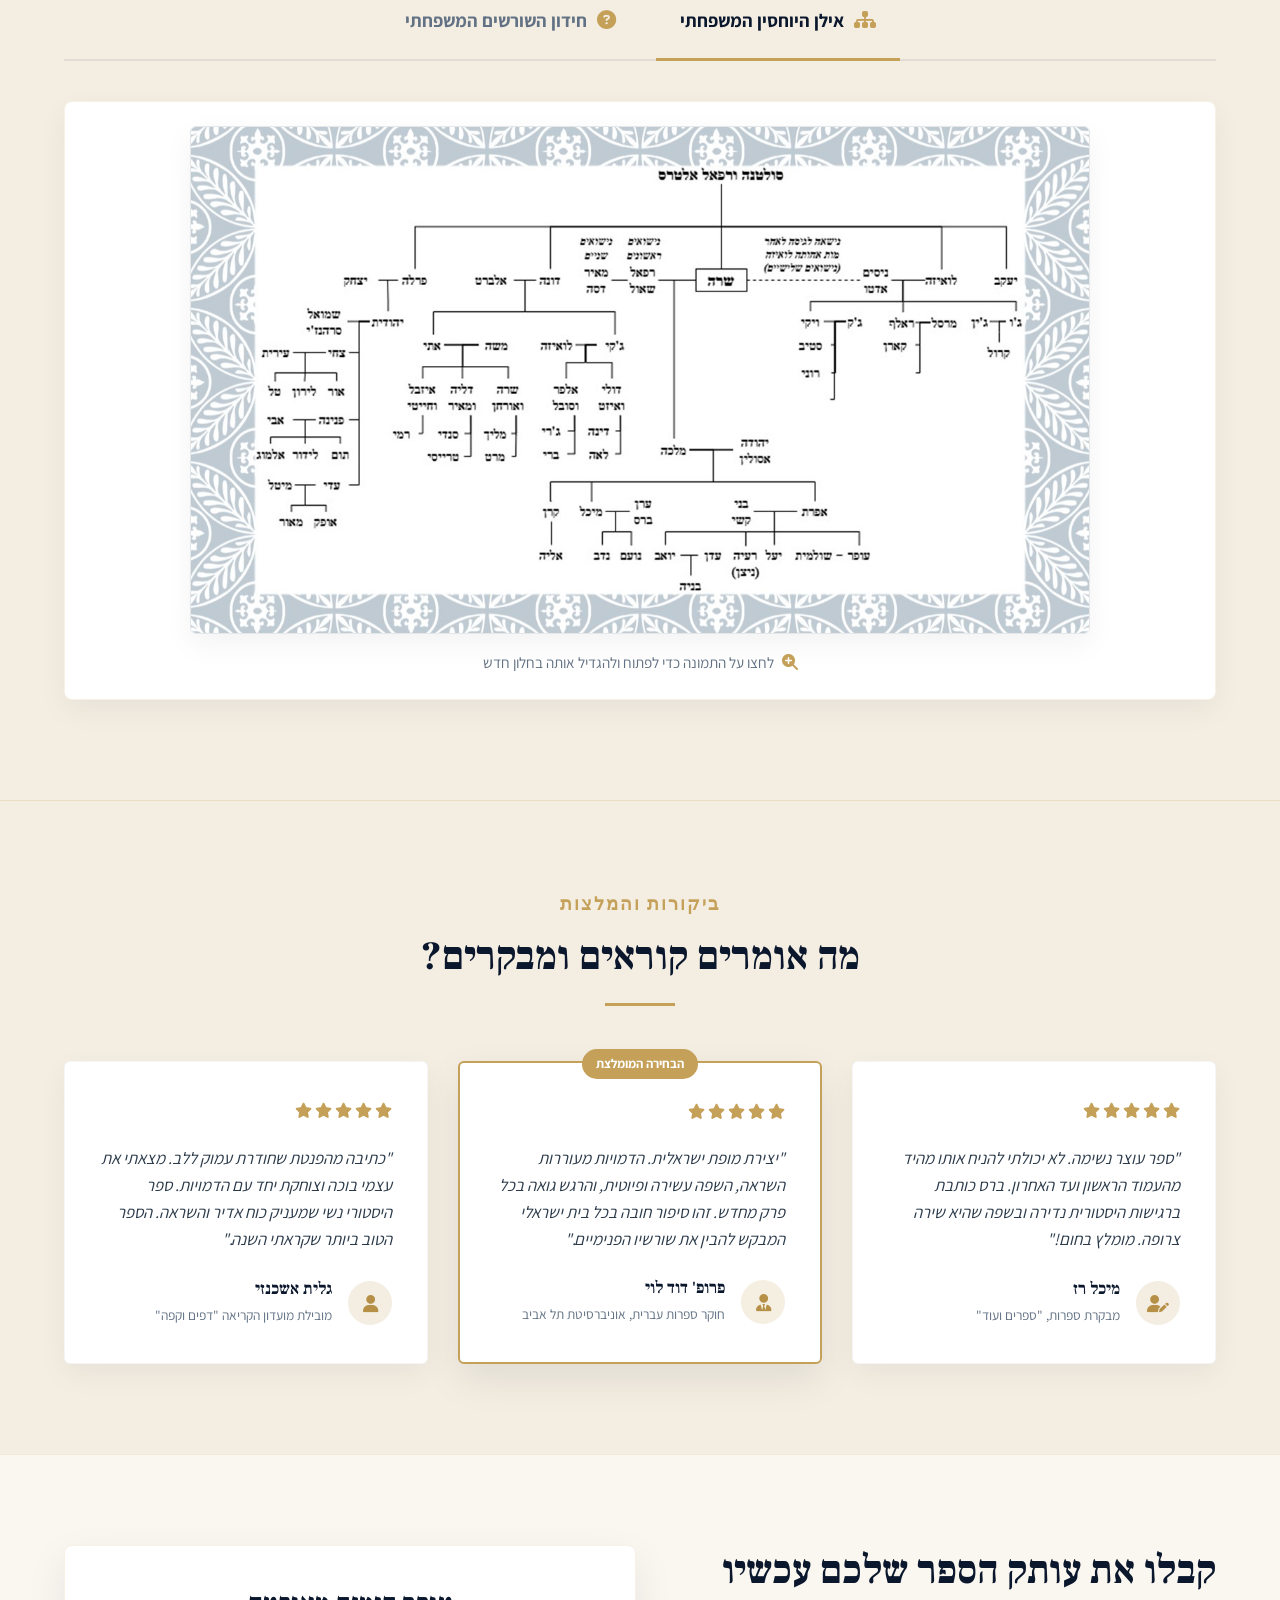
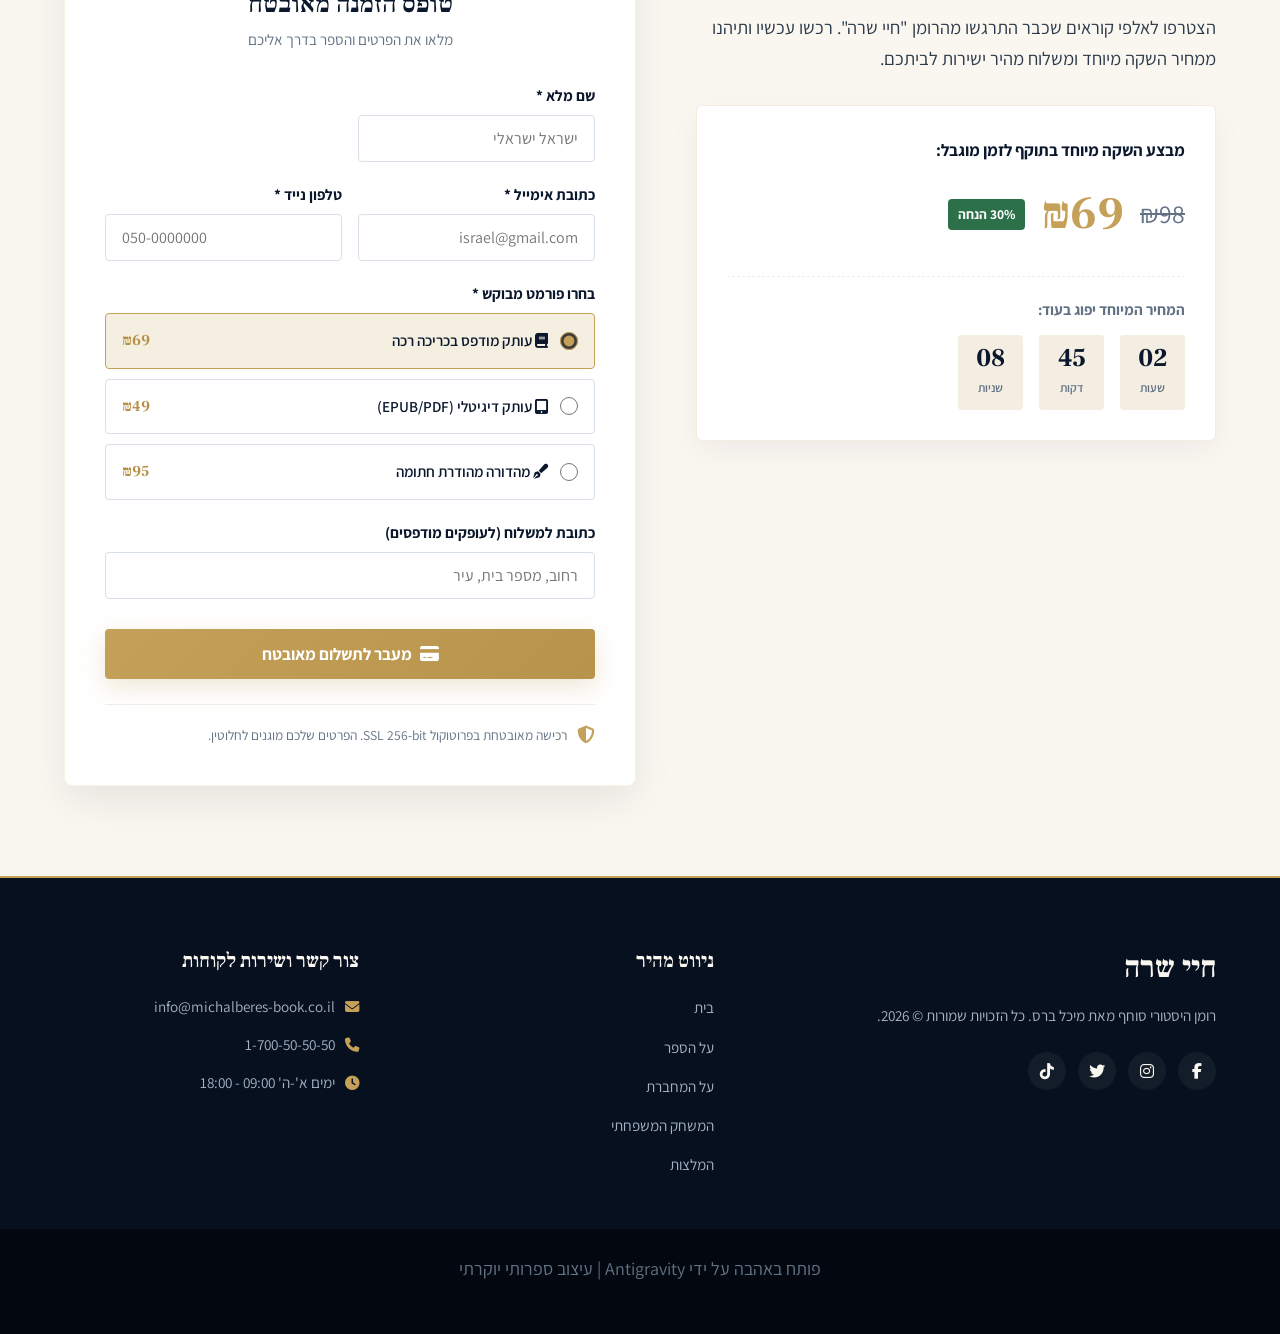
==== commit 821df784: "Force game intro text to single line on desktop" ====
--- a/index.html
+++ b/index.html
@@ -232,9 +232,7 @@
                     <span class="section-subtitle">חקירה אינטראקטיבית</span>
                     <h2 class="section-title">המשחק המשפחתי: גלו את השורשים</h2>
                     <div class="title-divider"></div>
-                    <p class="game-intro-text">
-                        הכירו את סיפורה המרתק והענף של משפחת אלטרס. אתגרו את עצמכם בחידון השורשים המונה 40 שאלות!
-                    </p>
+                    <p class="game-intro-text">הכירו את סיפורה המרתק והענף של משפחת אלטרס. אתגרו את עצמכם בחידון השורשים המונה 40 שאלות!</p>
                 </div>
 
                 <!-- Mode Toggle Tabs -->
--- a/game.css
+++ b/game.css
@@ -13,11 +13,19 @@
 }
 
 .game-intro-text {
-    max-width: 700px;
+    max-width: 950px;
     margin: 0 auto 30px auto;
     font-size: 1.15rem;
     color: var(--text-secondary);
     text-align: center;
+    white-space: nowrap;
+}
+
+@media (max-width: 768px) {
+    .game-intro-text {
+        white-space: normal;
+        max-width: 100%;
+    }
 }
 
 /* Tab Controls */
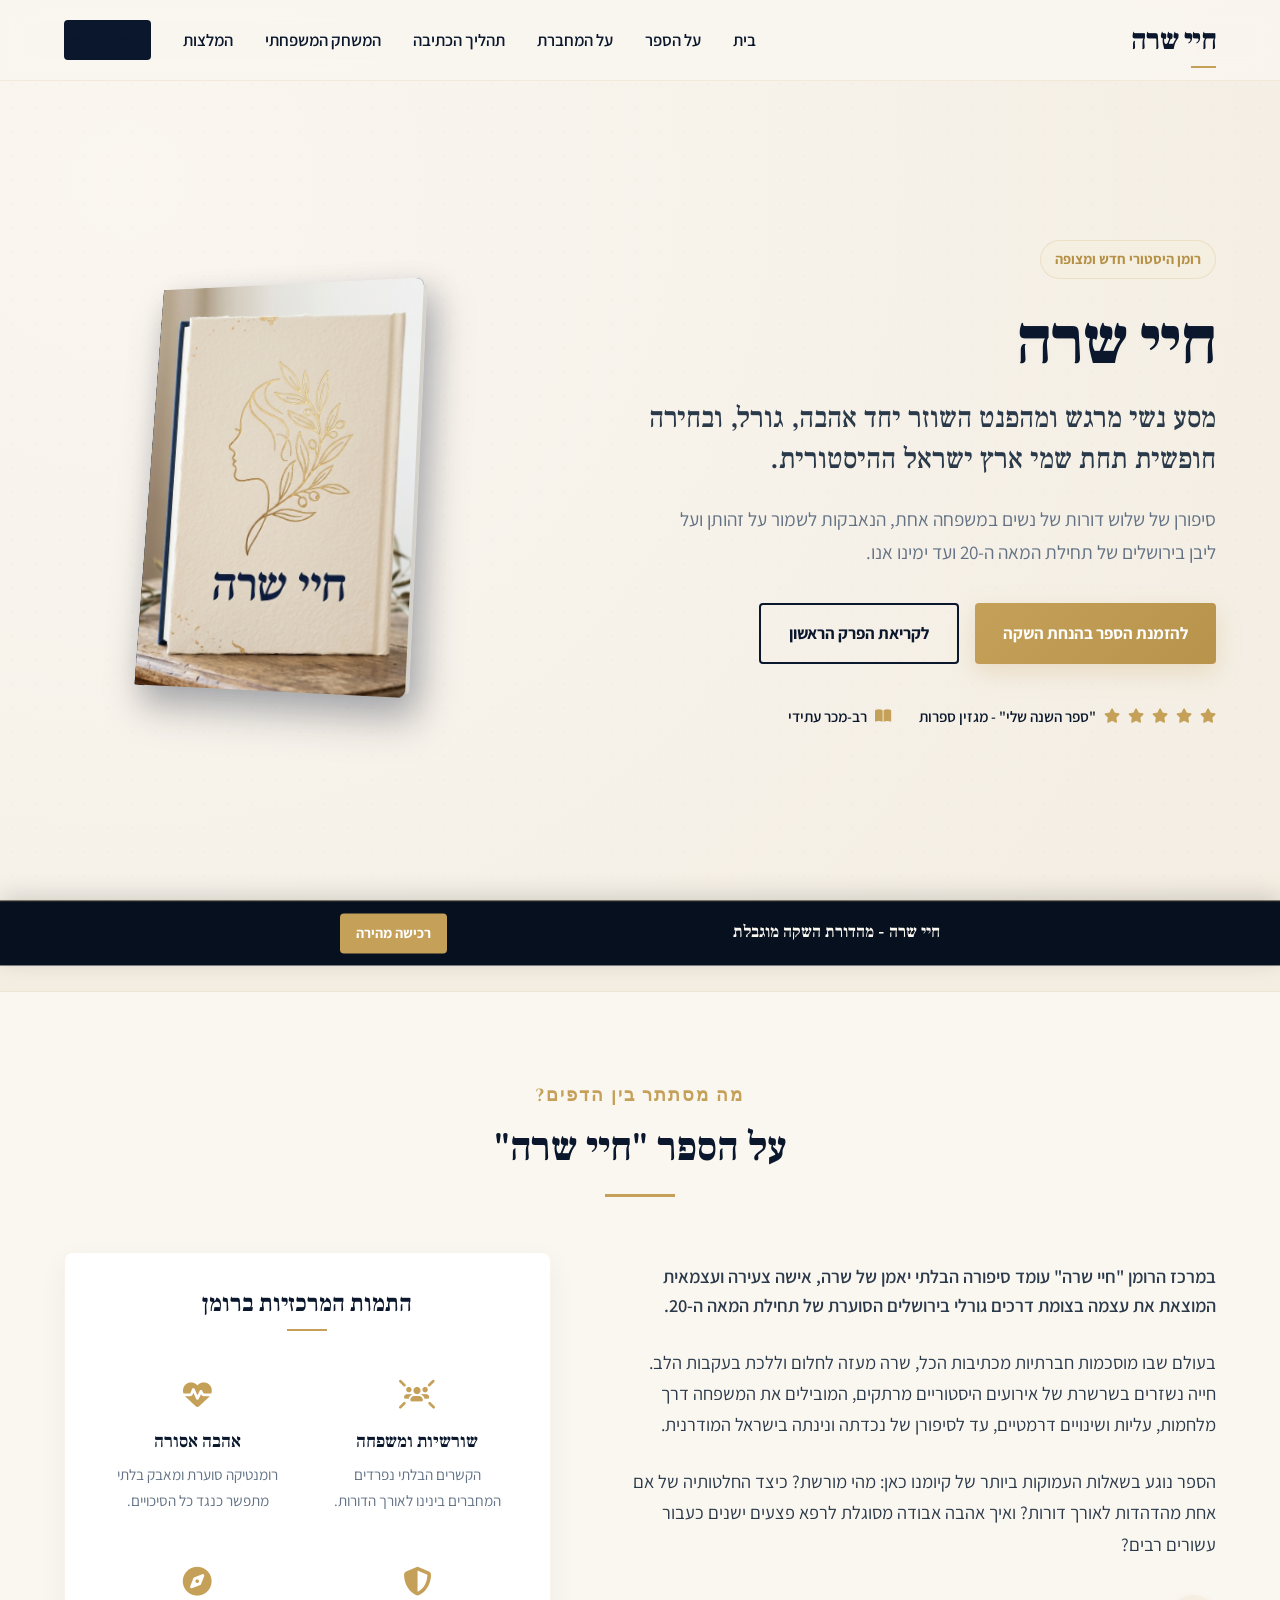
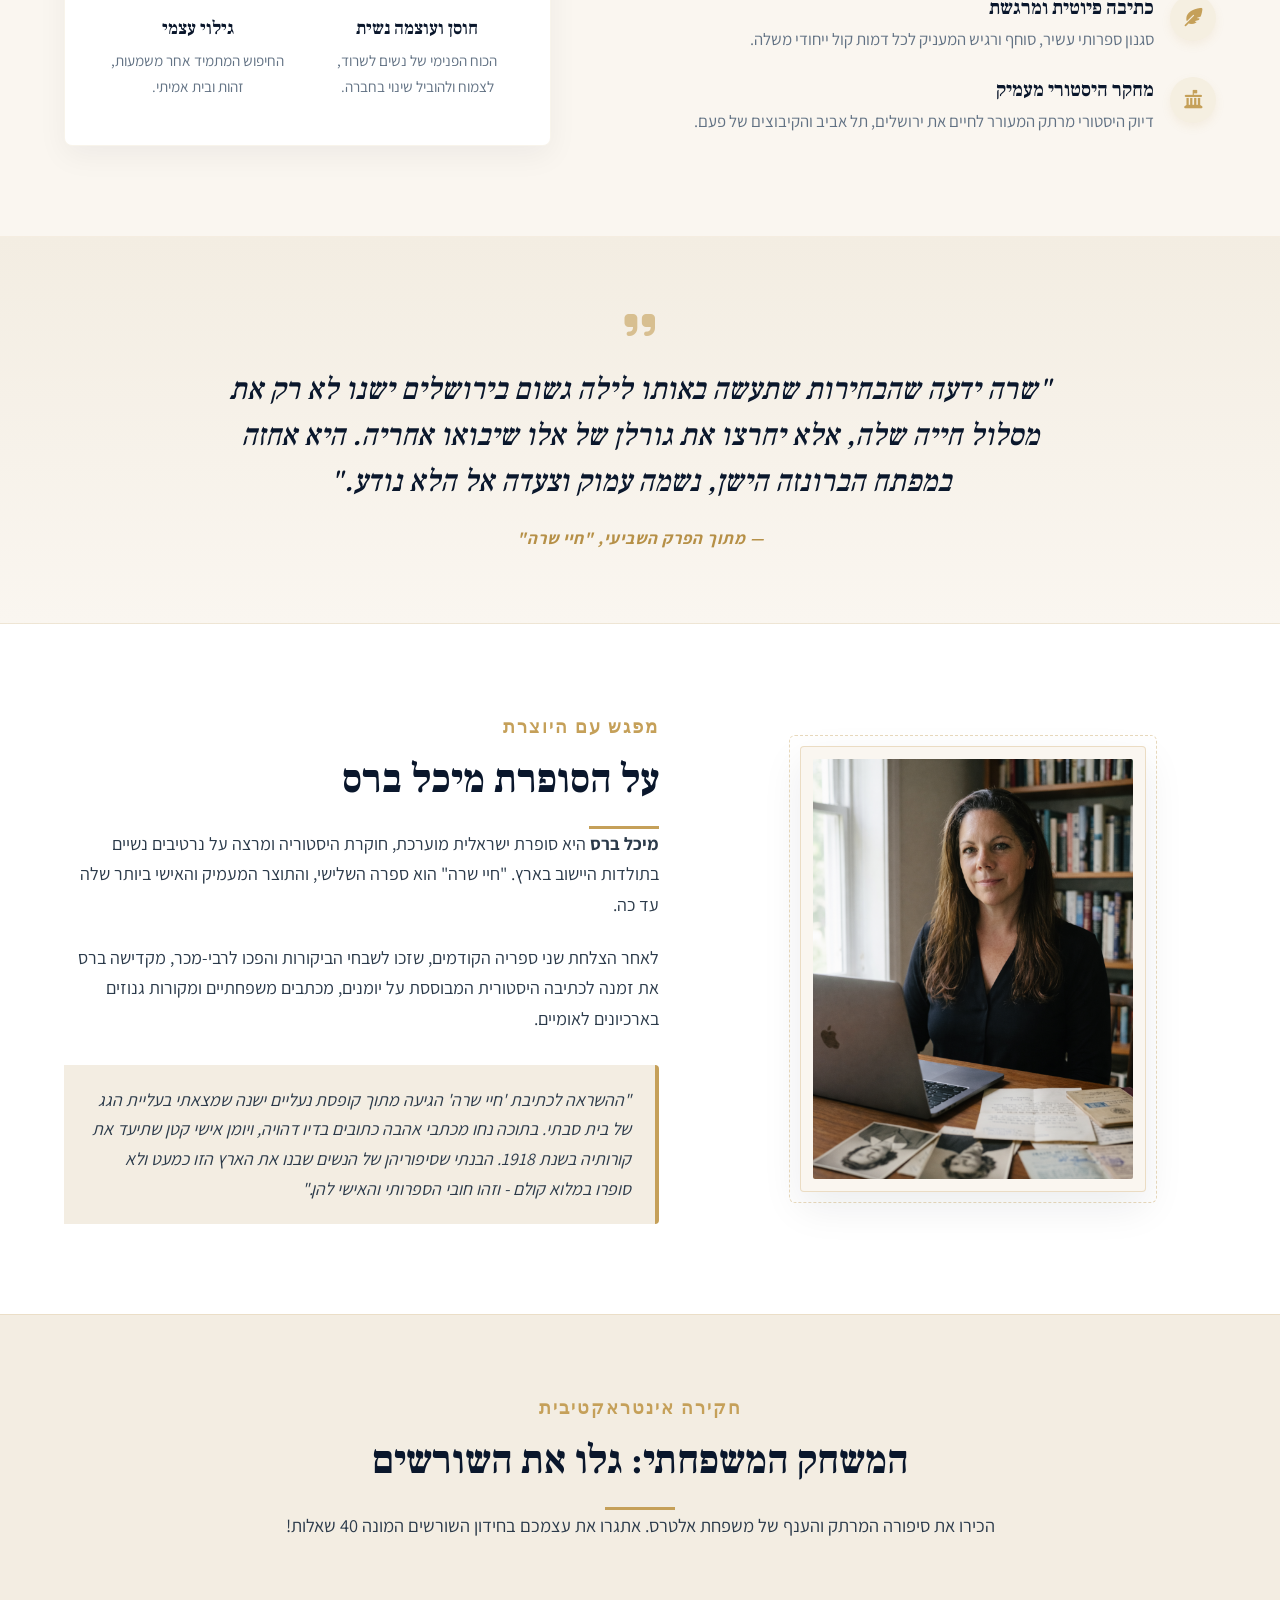
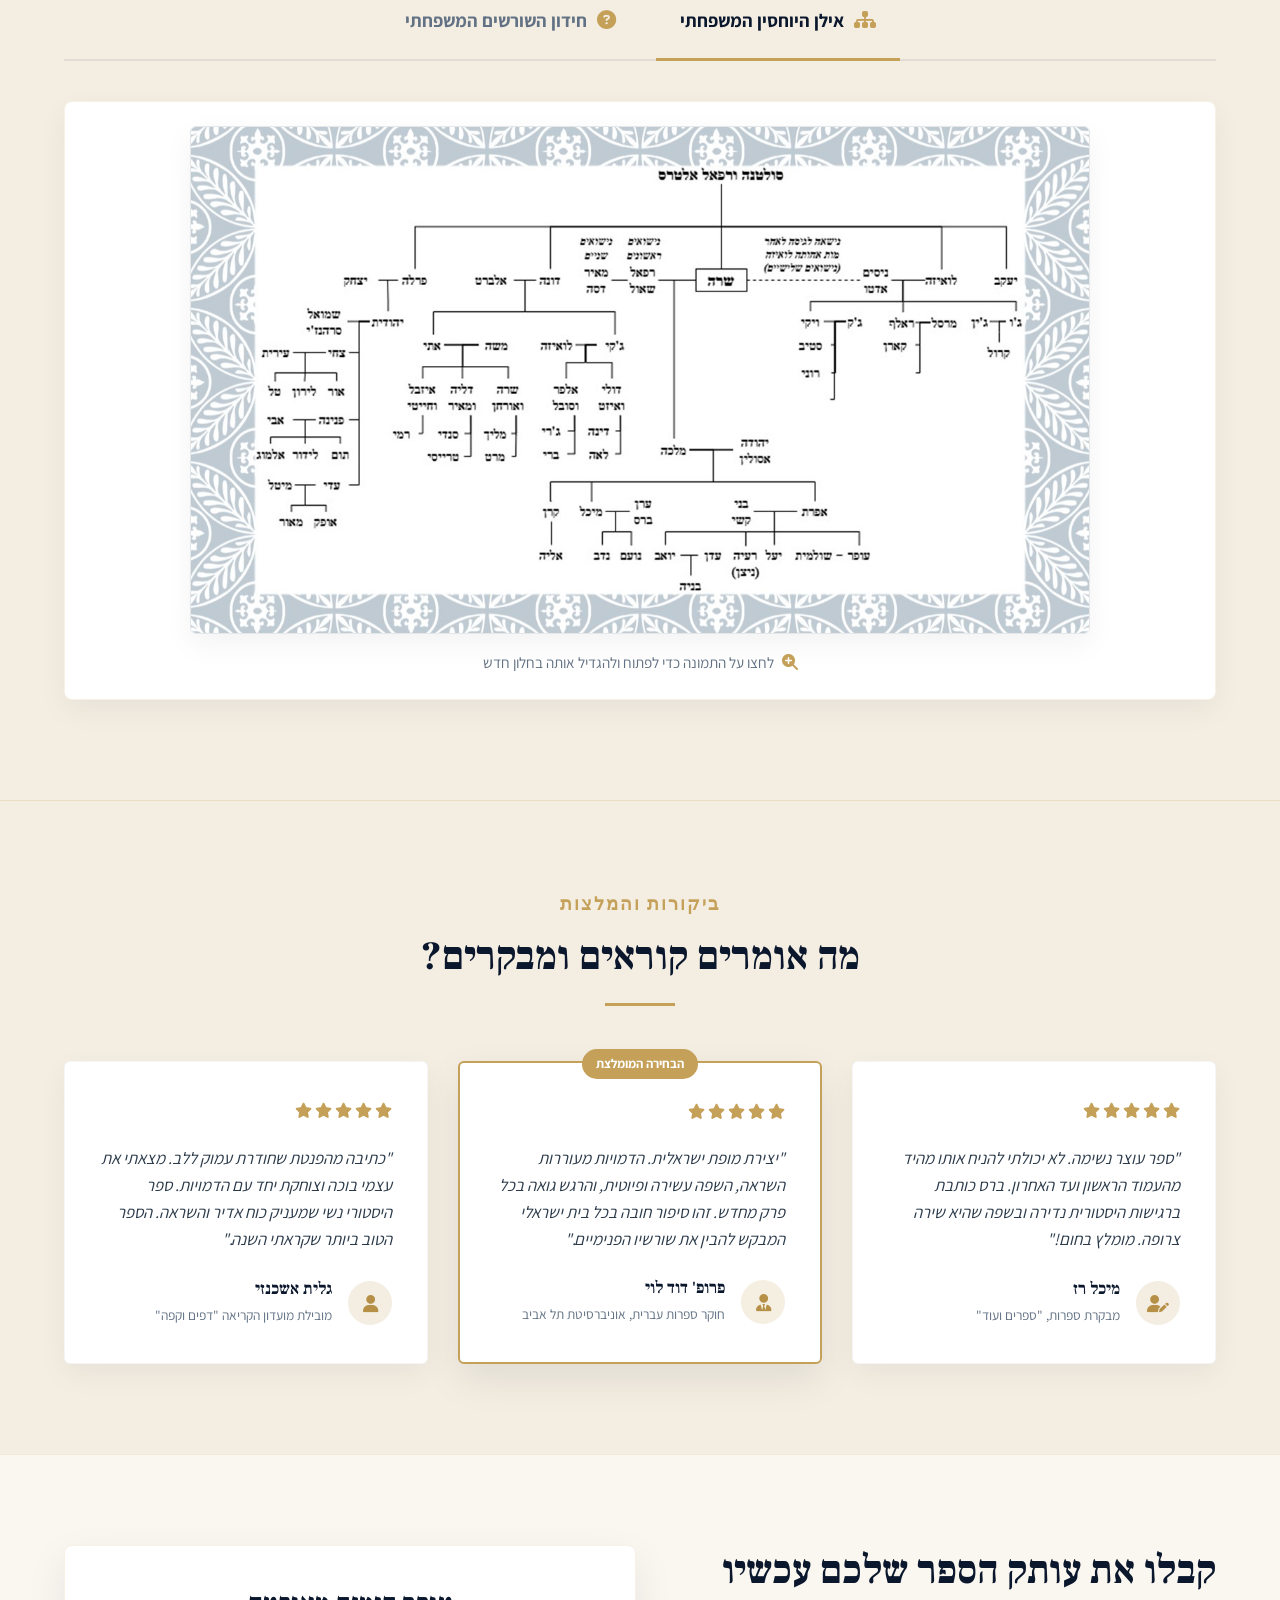
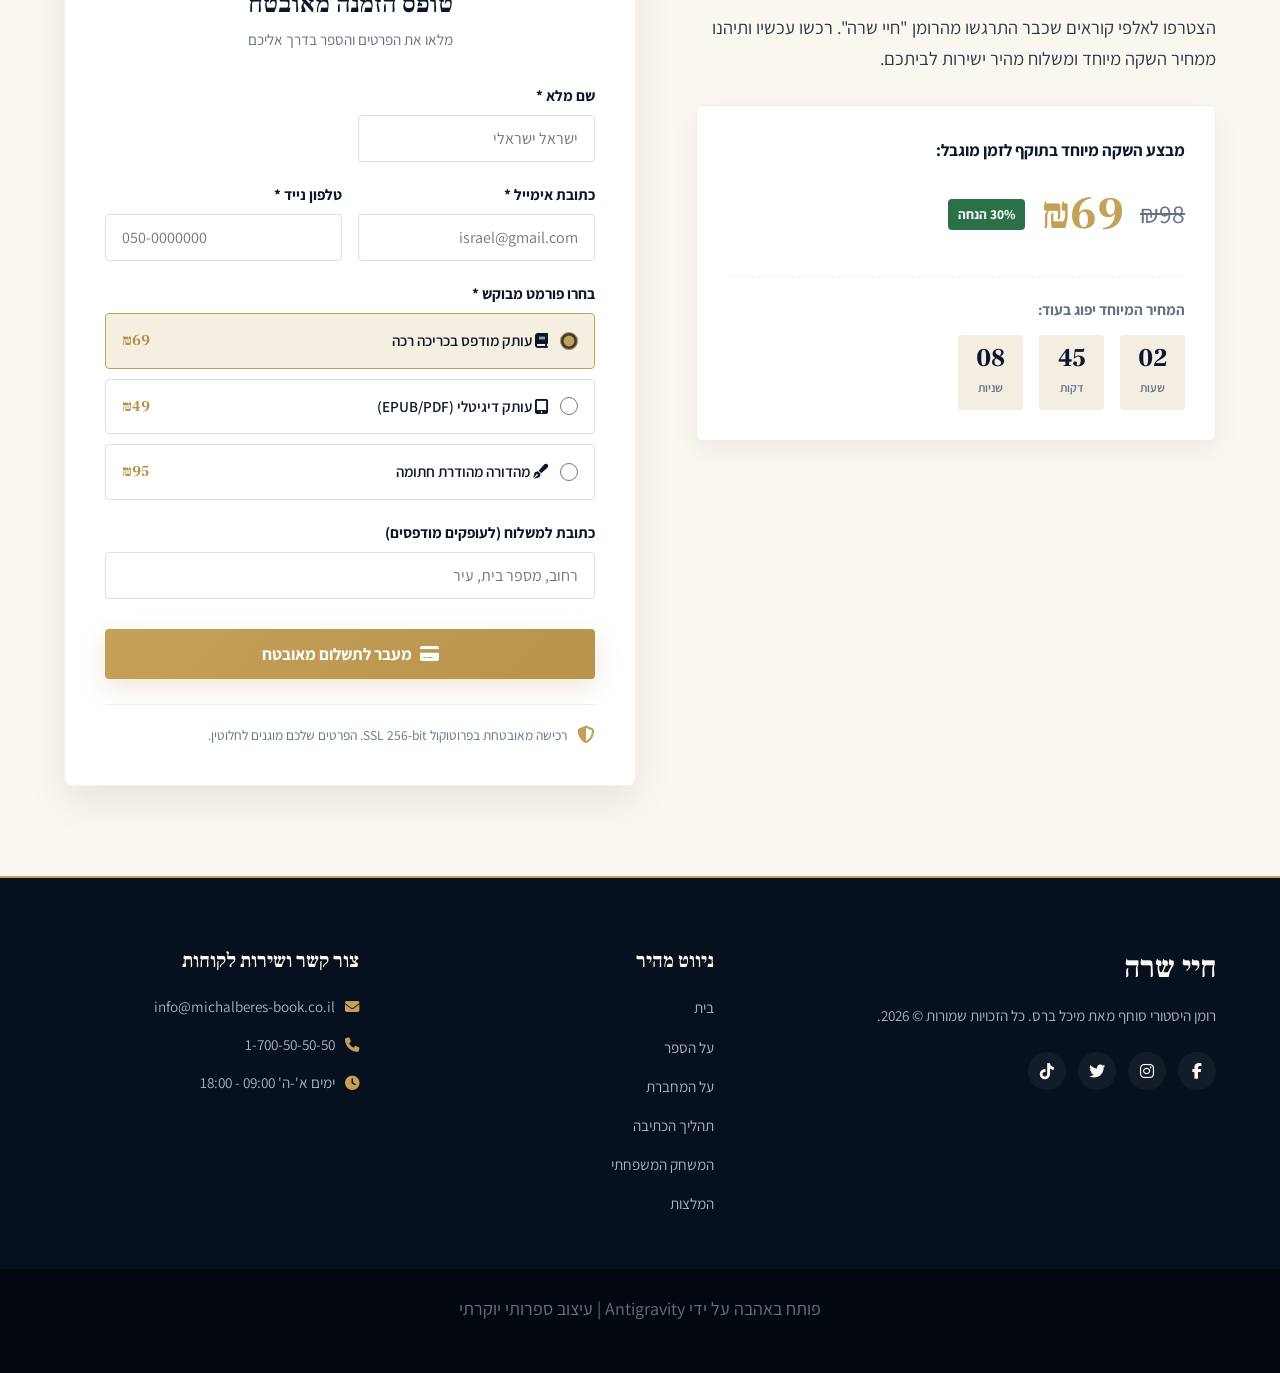
==== commit 0ca2123e: "Add 'The Writing Process' (תהליך הכתיבה) page and interactive case study" ====
--- a/index.html
+++ b/index.html
@@ -38,6 +38,7 @@
                     <li><a href="#hero">בית</a></li>
                     <li><a href="#about">על הספר</a></li>
                     <li><a href="#author">על המחברת</a></li>
+                    <li><a href="writing-process.html">תהליך הכתיבה</a></li>
                     <li><a href="#family-game">המשחק המשפחתי</a></li>
                     <li><a href="#reviews">המלצות</a></li>
                     <li><a href="#purchase" class="btn btn-nav">להזמנה עכשיו</a></li>
@@ -500,6 +501,7 @@
                     <li><a href="#hero">בית</a></li>
                     <li><a href="#about">על הספר</a></li>
                     <li><a href="#author">על המחברת</a></li>
+                    <li><a href="writing-process.html">תהליך הכתיבה</a></li>
                     <li><a href="#family-game">המשחק המשפחתי</a></li>
                     <li><a href="#reviews">המלצות</a></li>
                 </ul>
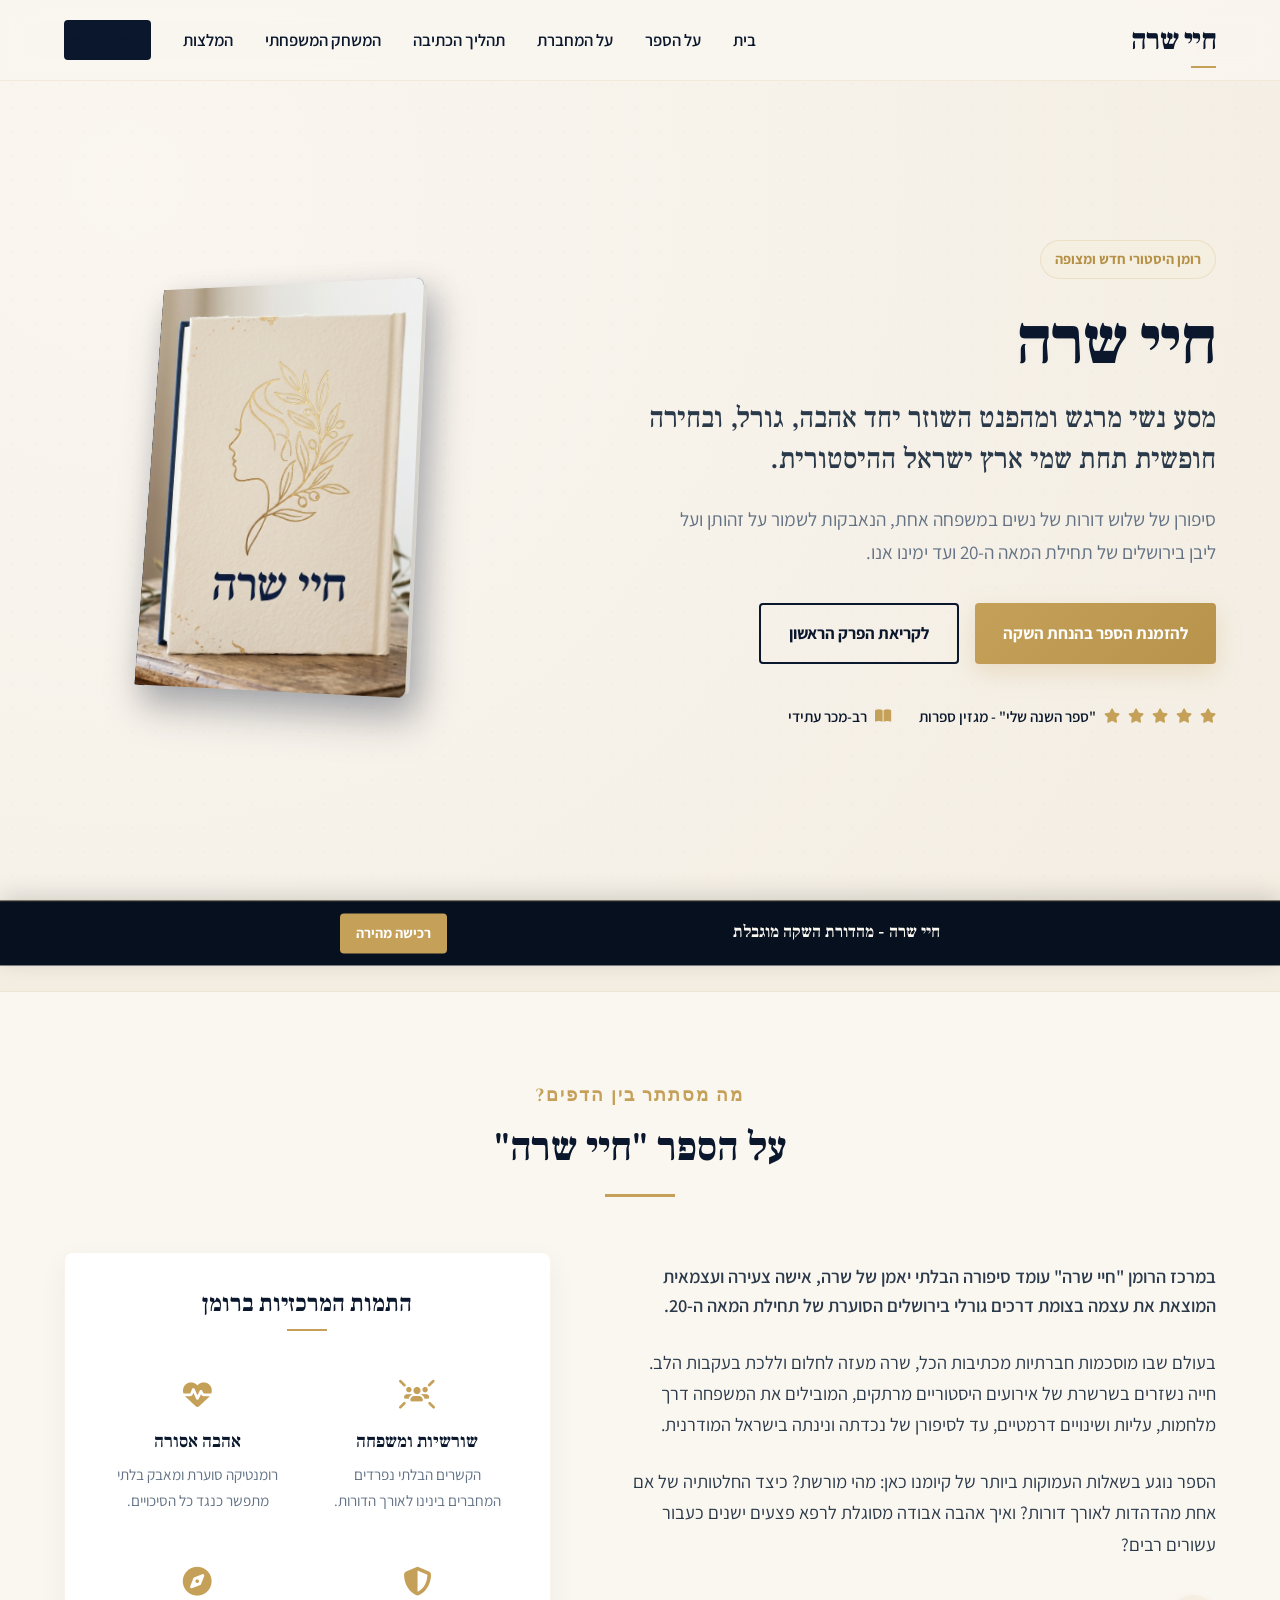
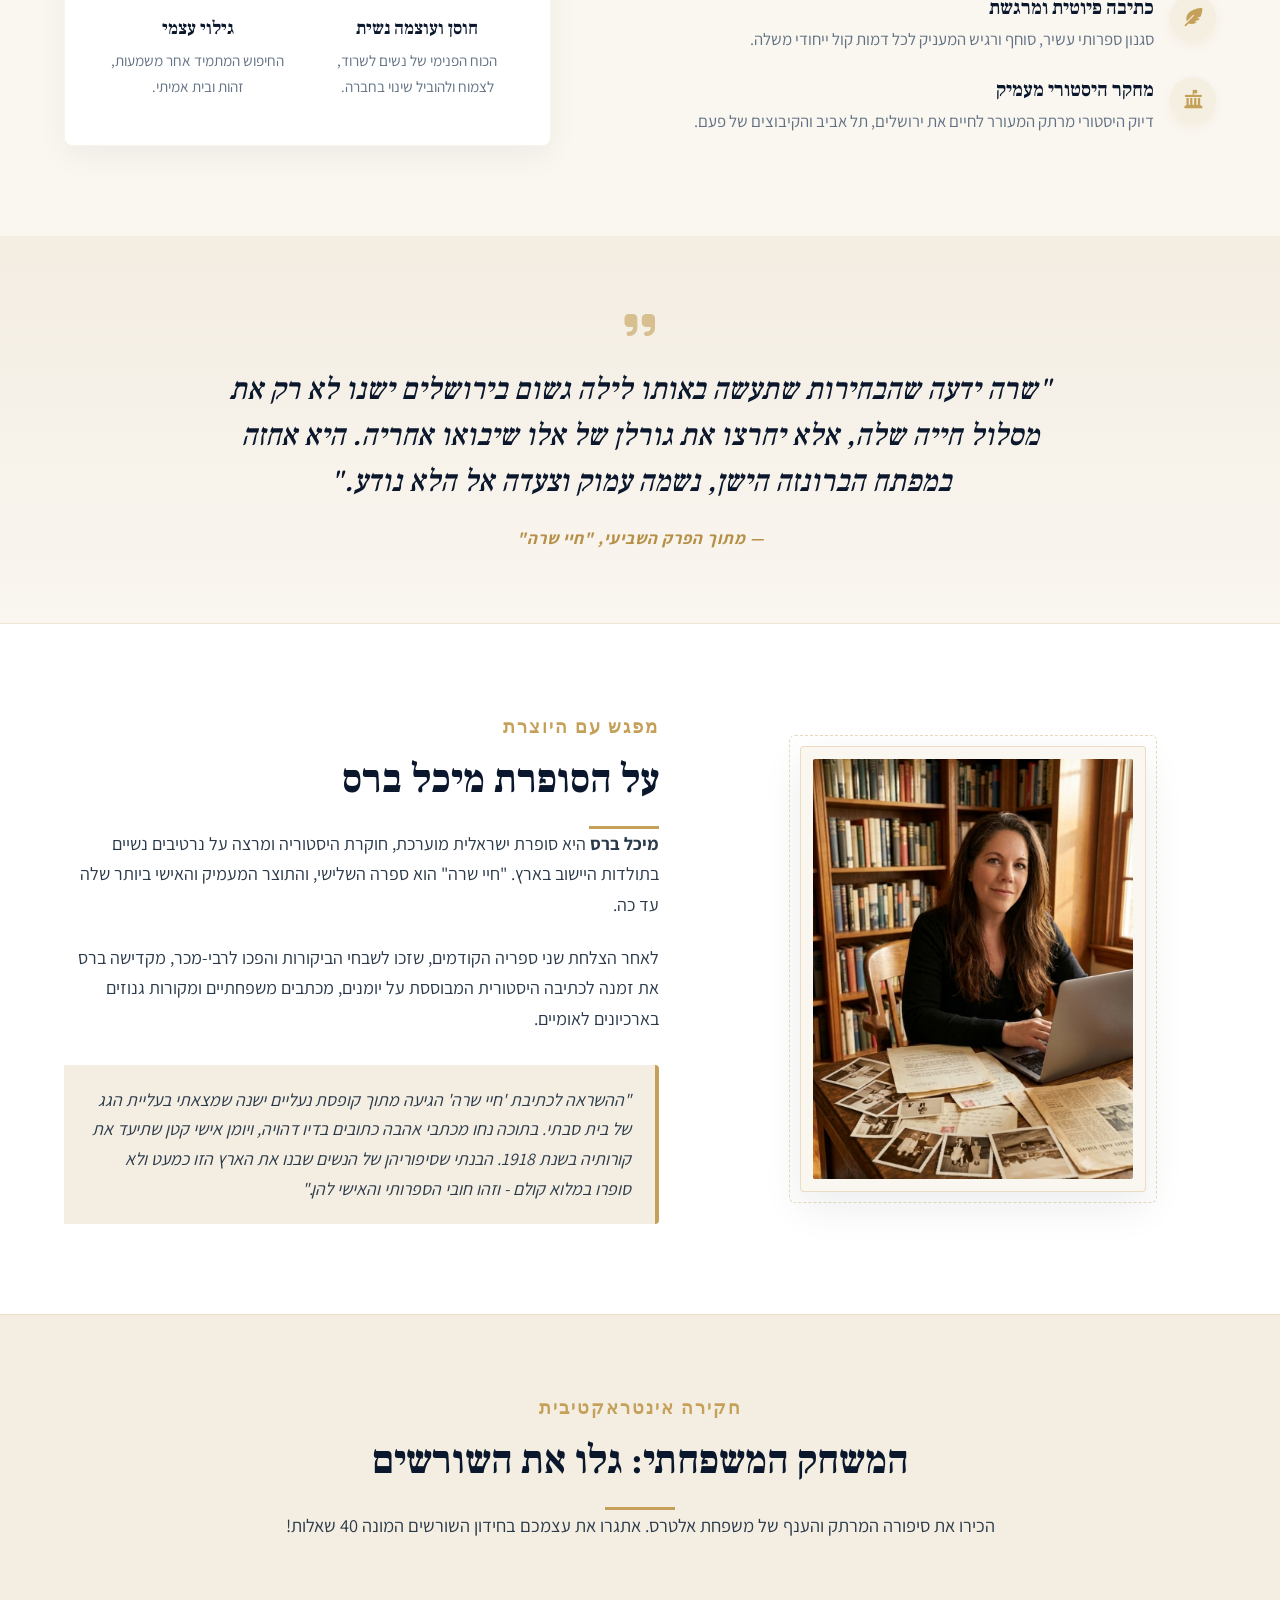
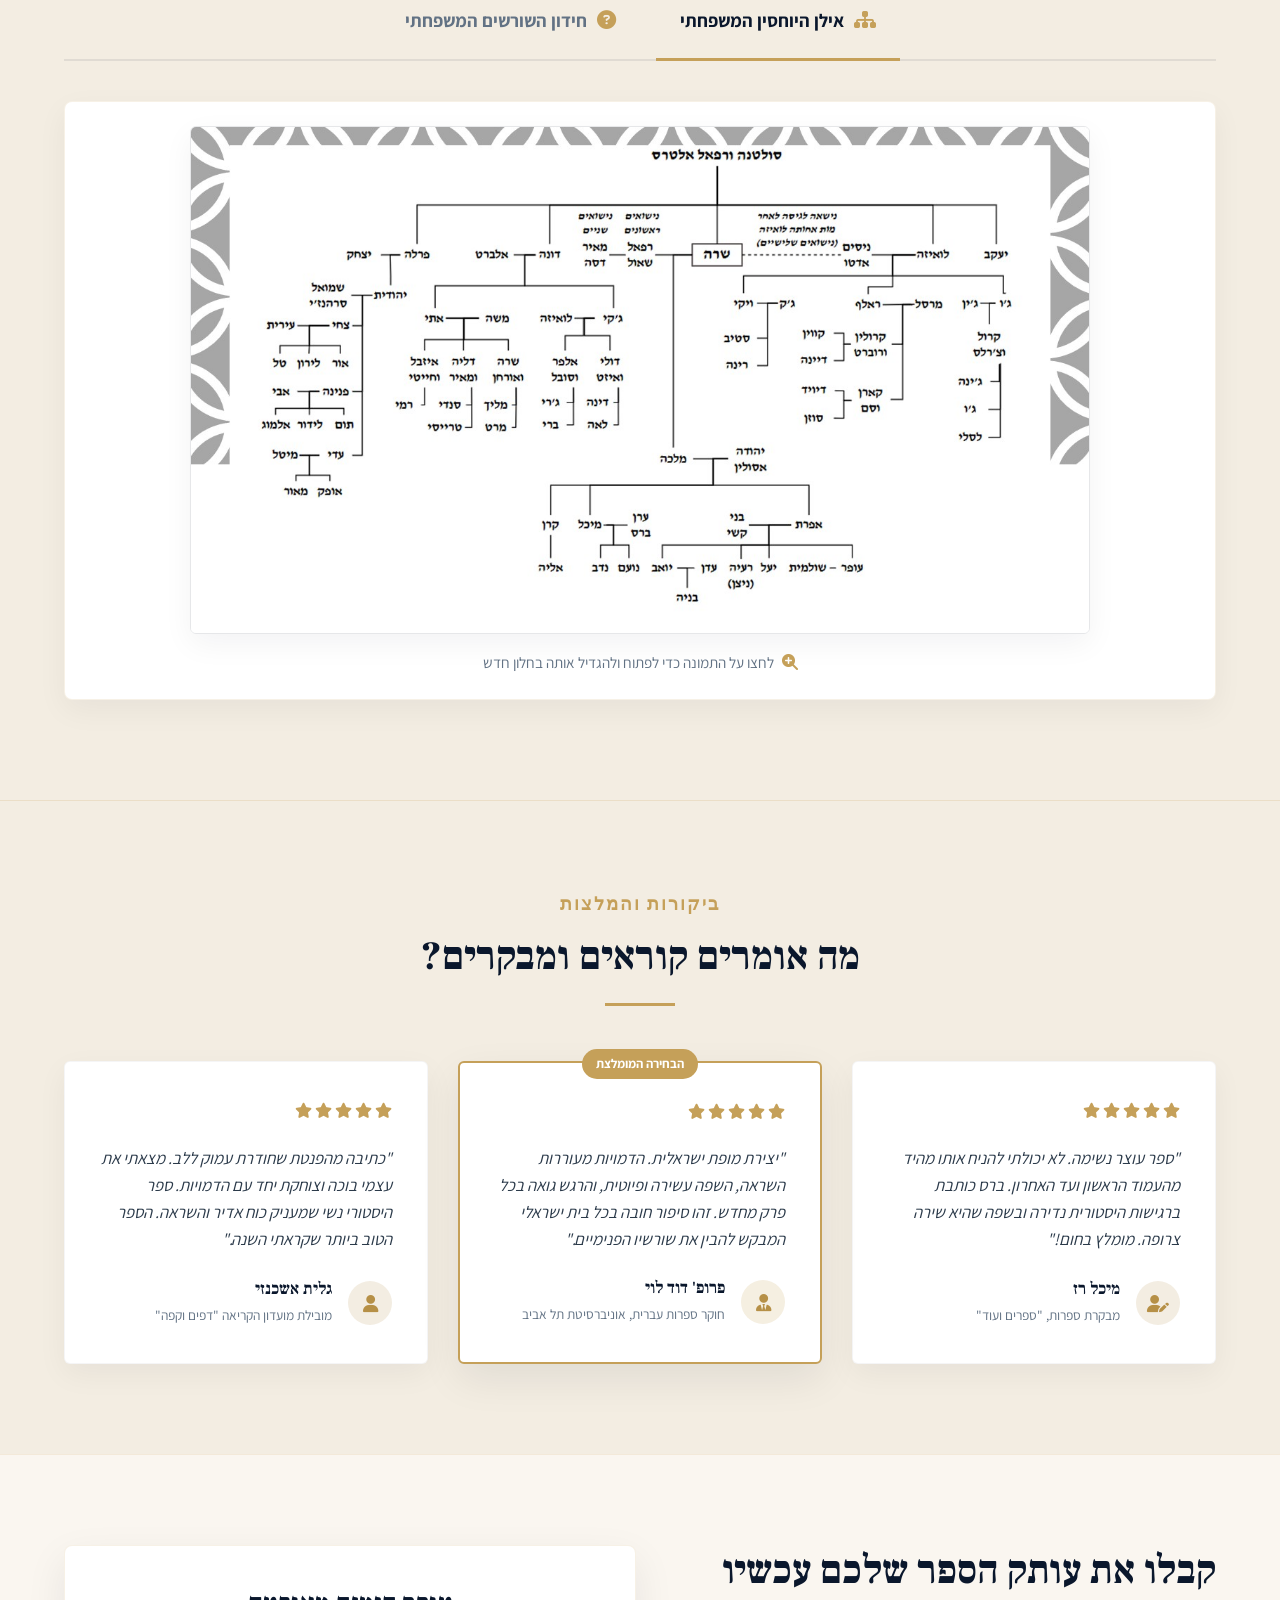
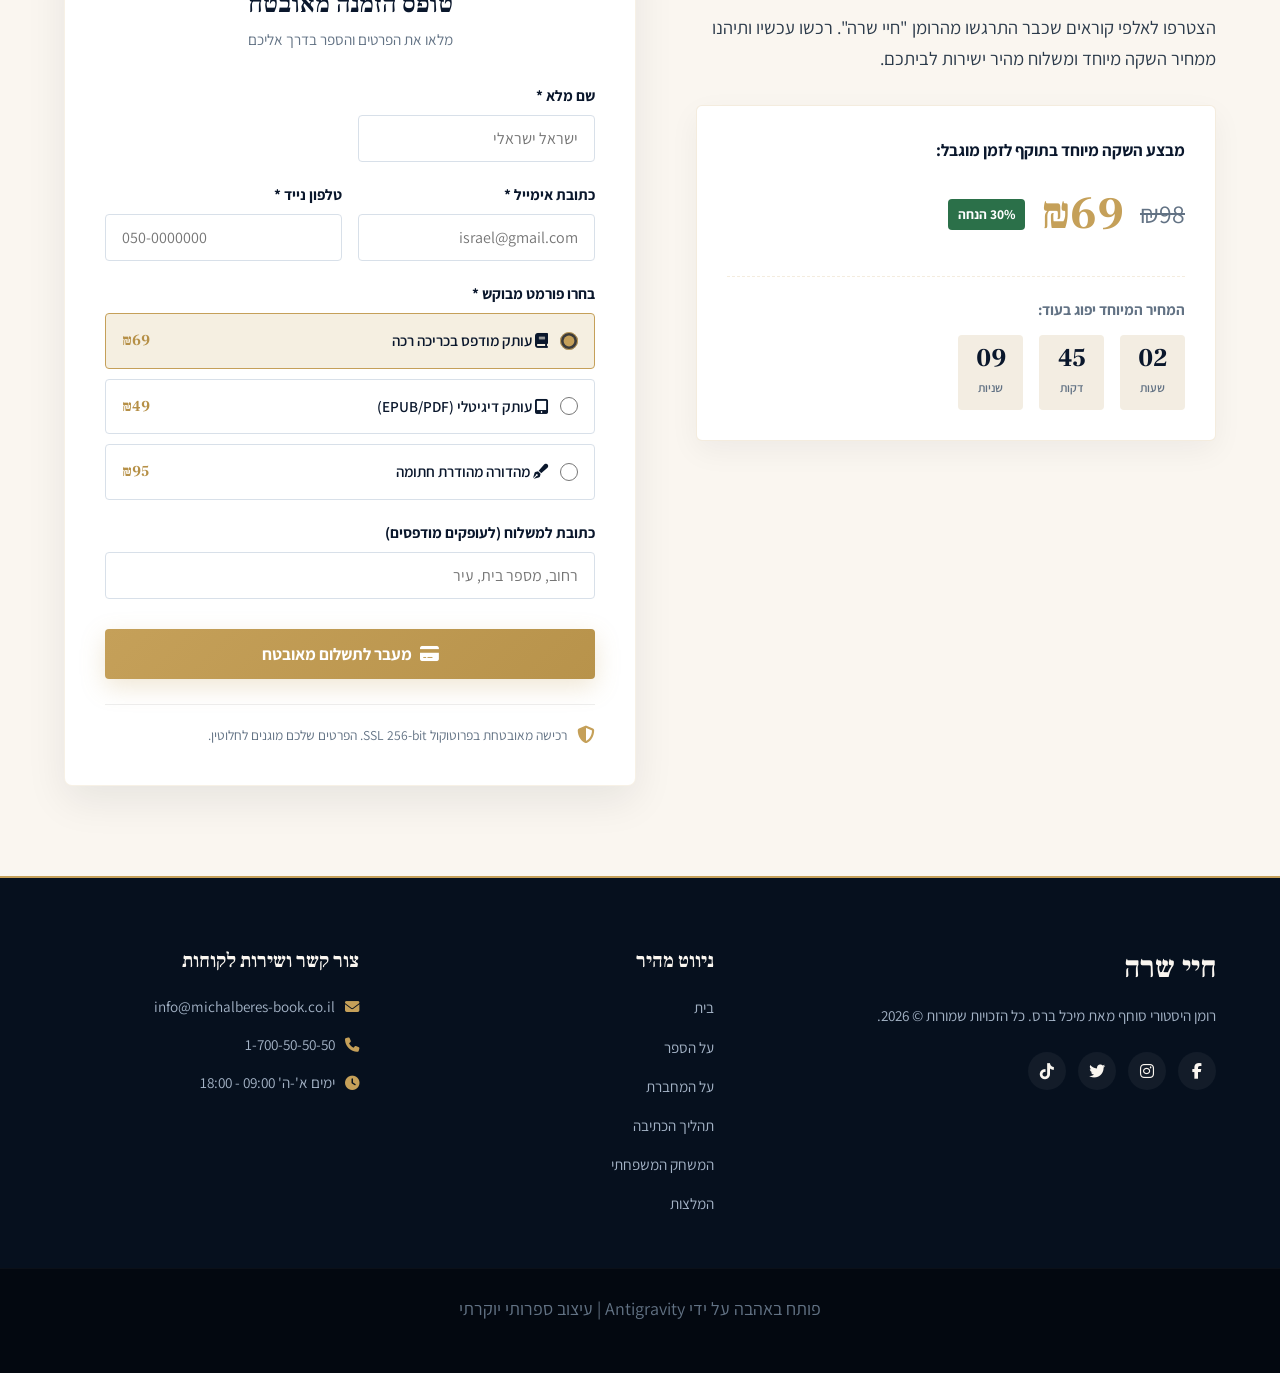
==== commit 3ed56b0c: "Add restart button to trivia game and style it, ensuring random questions and options reshuffle on c" ====
--- a/index.html
+++ b/index.html
@@ -293,6 +293,9 @@
                             </div>
                             
                             <div class="quiz-footer">
+                                <button class="btn btn-outline" id="restartQuizBtn">
+                                    התחל מחדש <i class="fa-solid fa-rotate-left"></i>
+                                </button>
                                 <button class="btn btn-primary" id="nextQuestionBtn" disabled>
                                     שאלה הבאה <i class="fa-solid fa-arrow-left"></i>
                                 </button>
--- a/game.css
+++ b/game.css
@@ -381,7 +381,9 @@
 /* Quiz Footer */
 .quiz-footer {
     display: flex;
-    justify-content: flex-end;
+    justify-content: space-between;
+    align-items: center;
+    gap: 15px;
 }
 
 #nextQuestionBtn {
